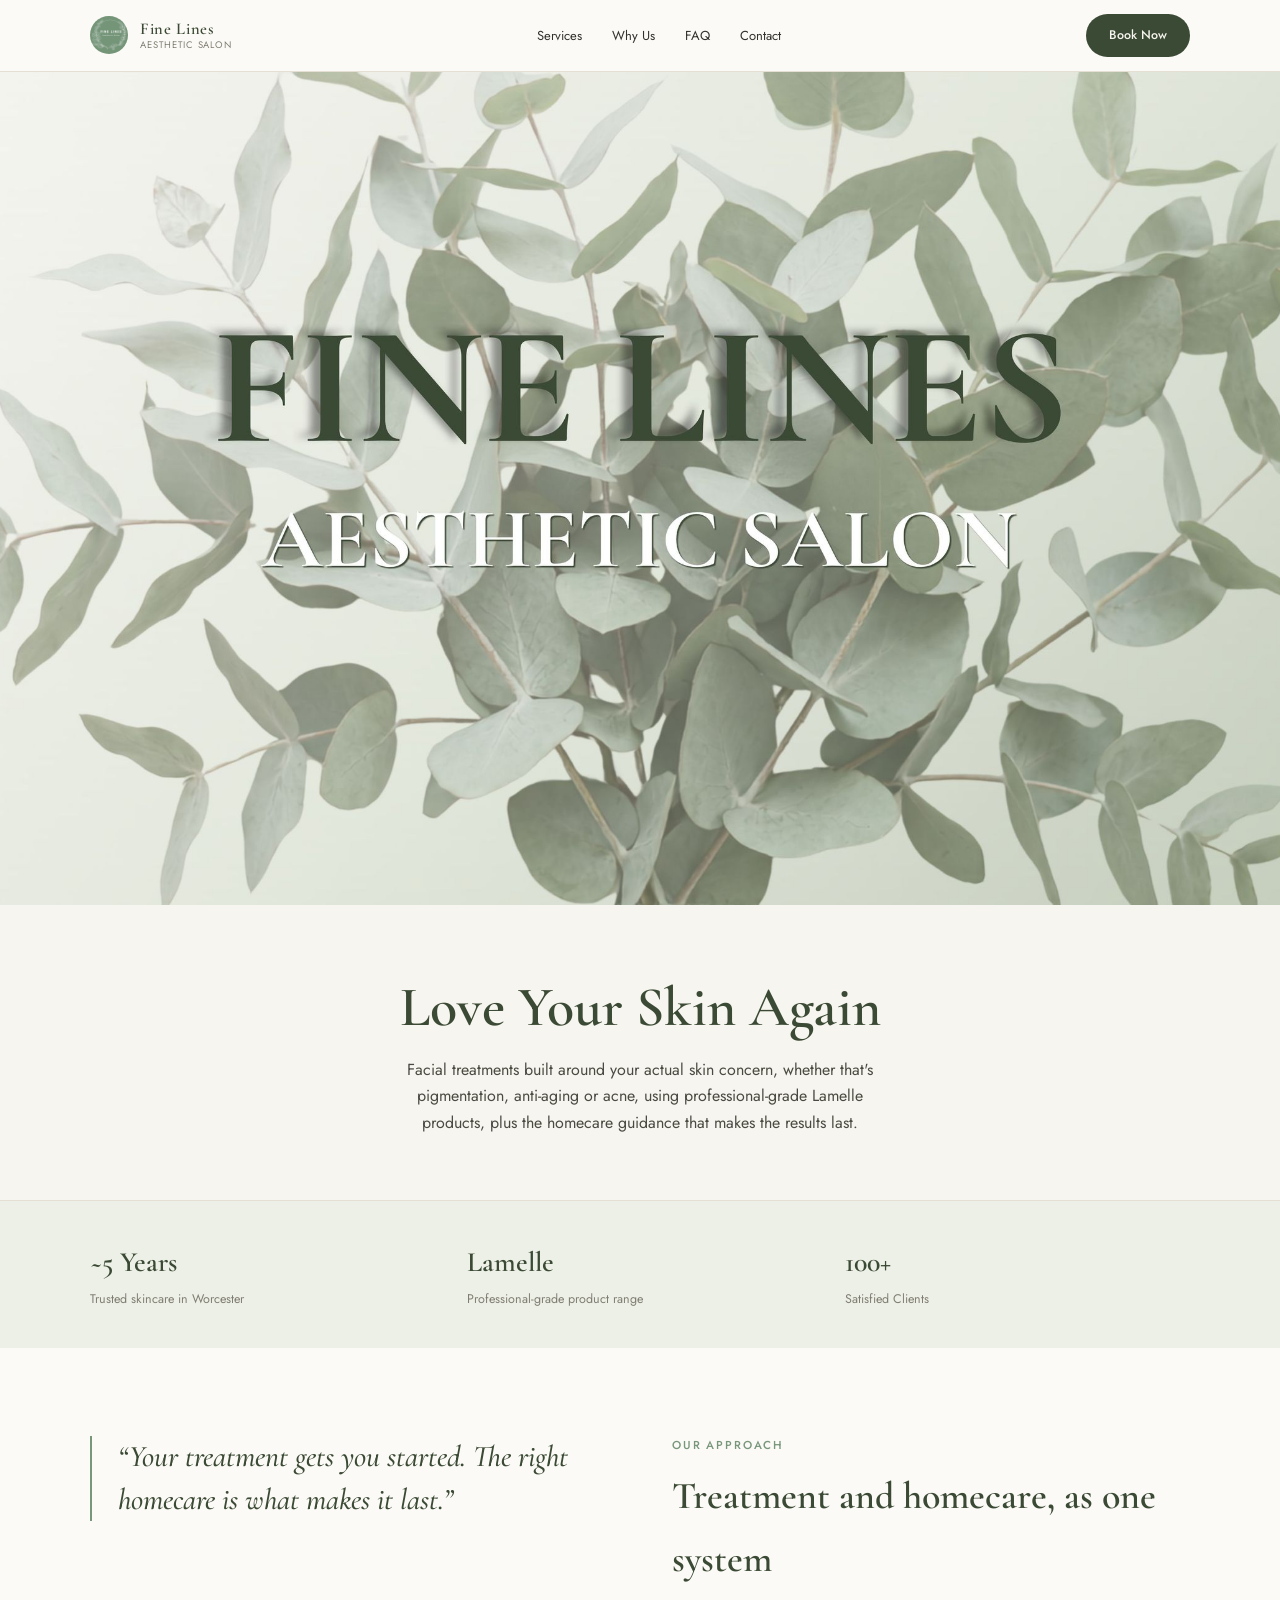
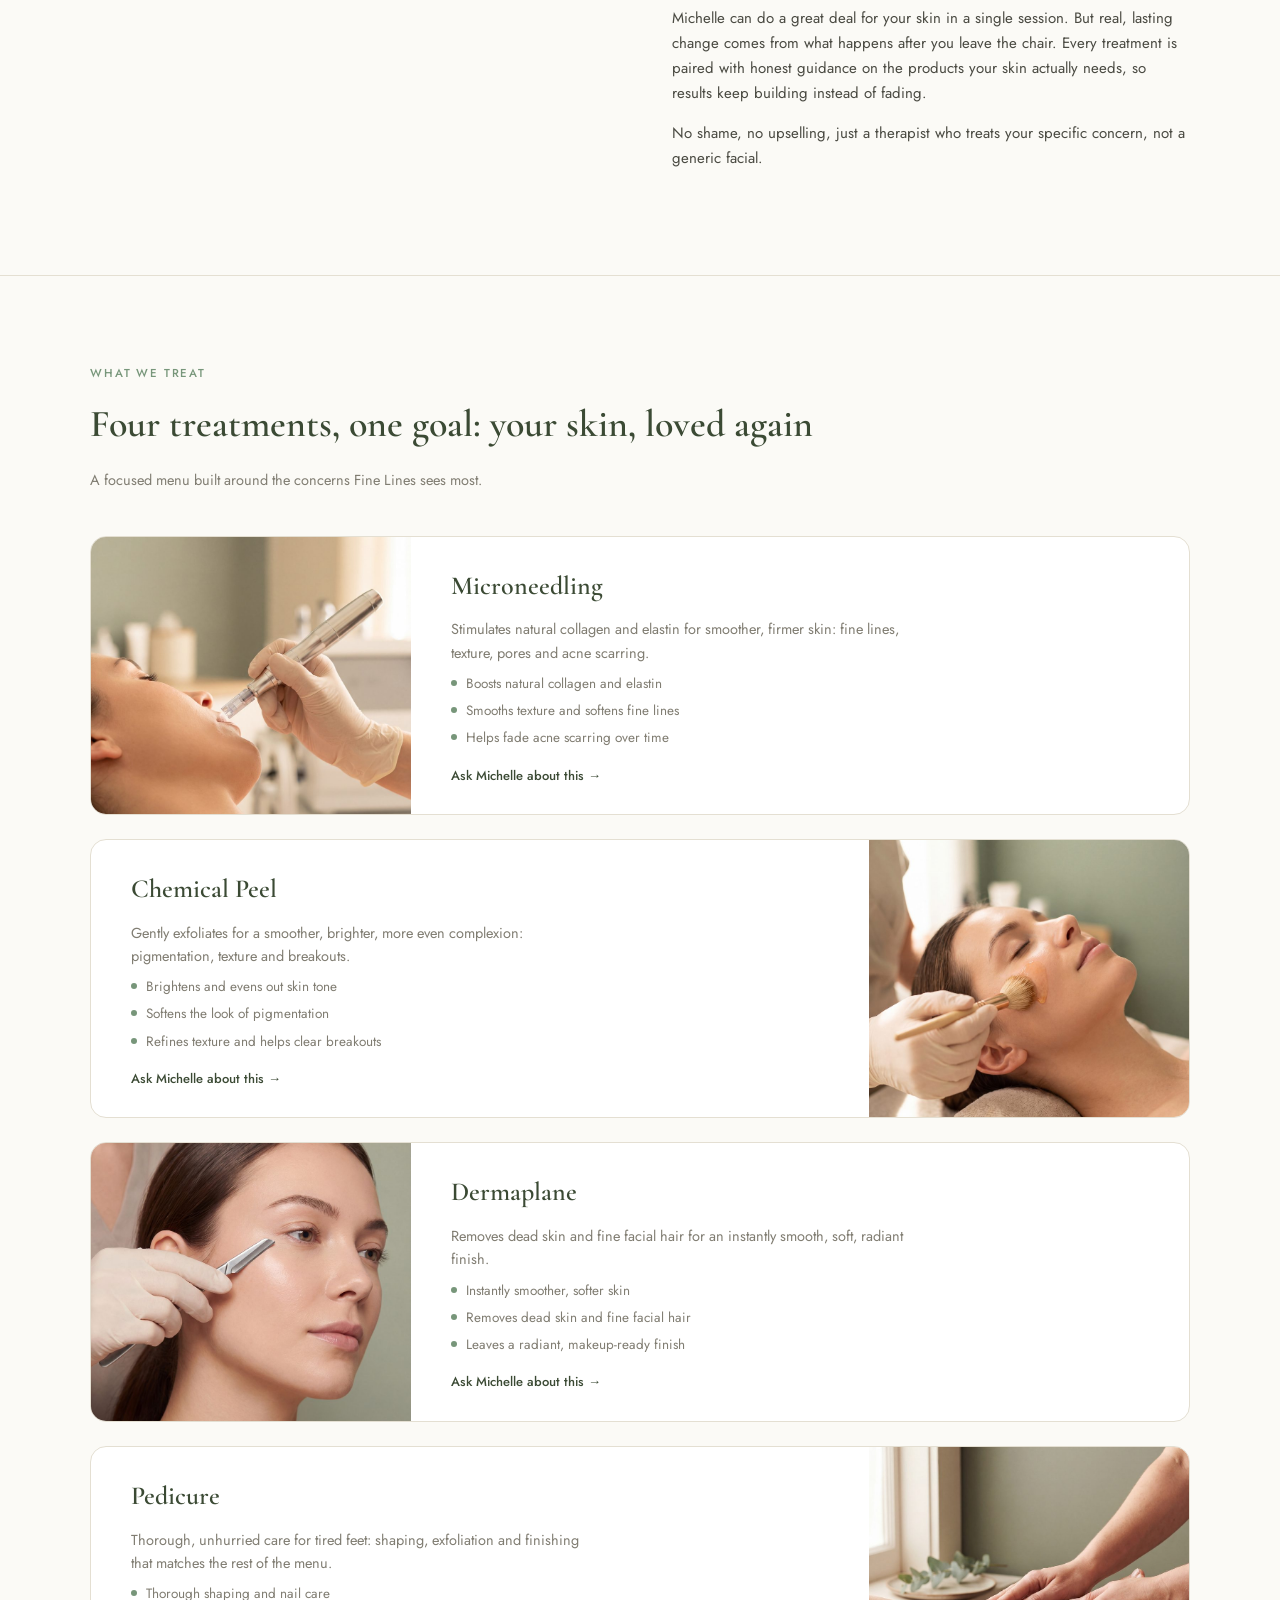
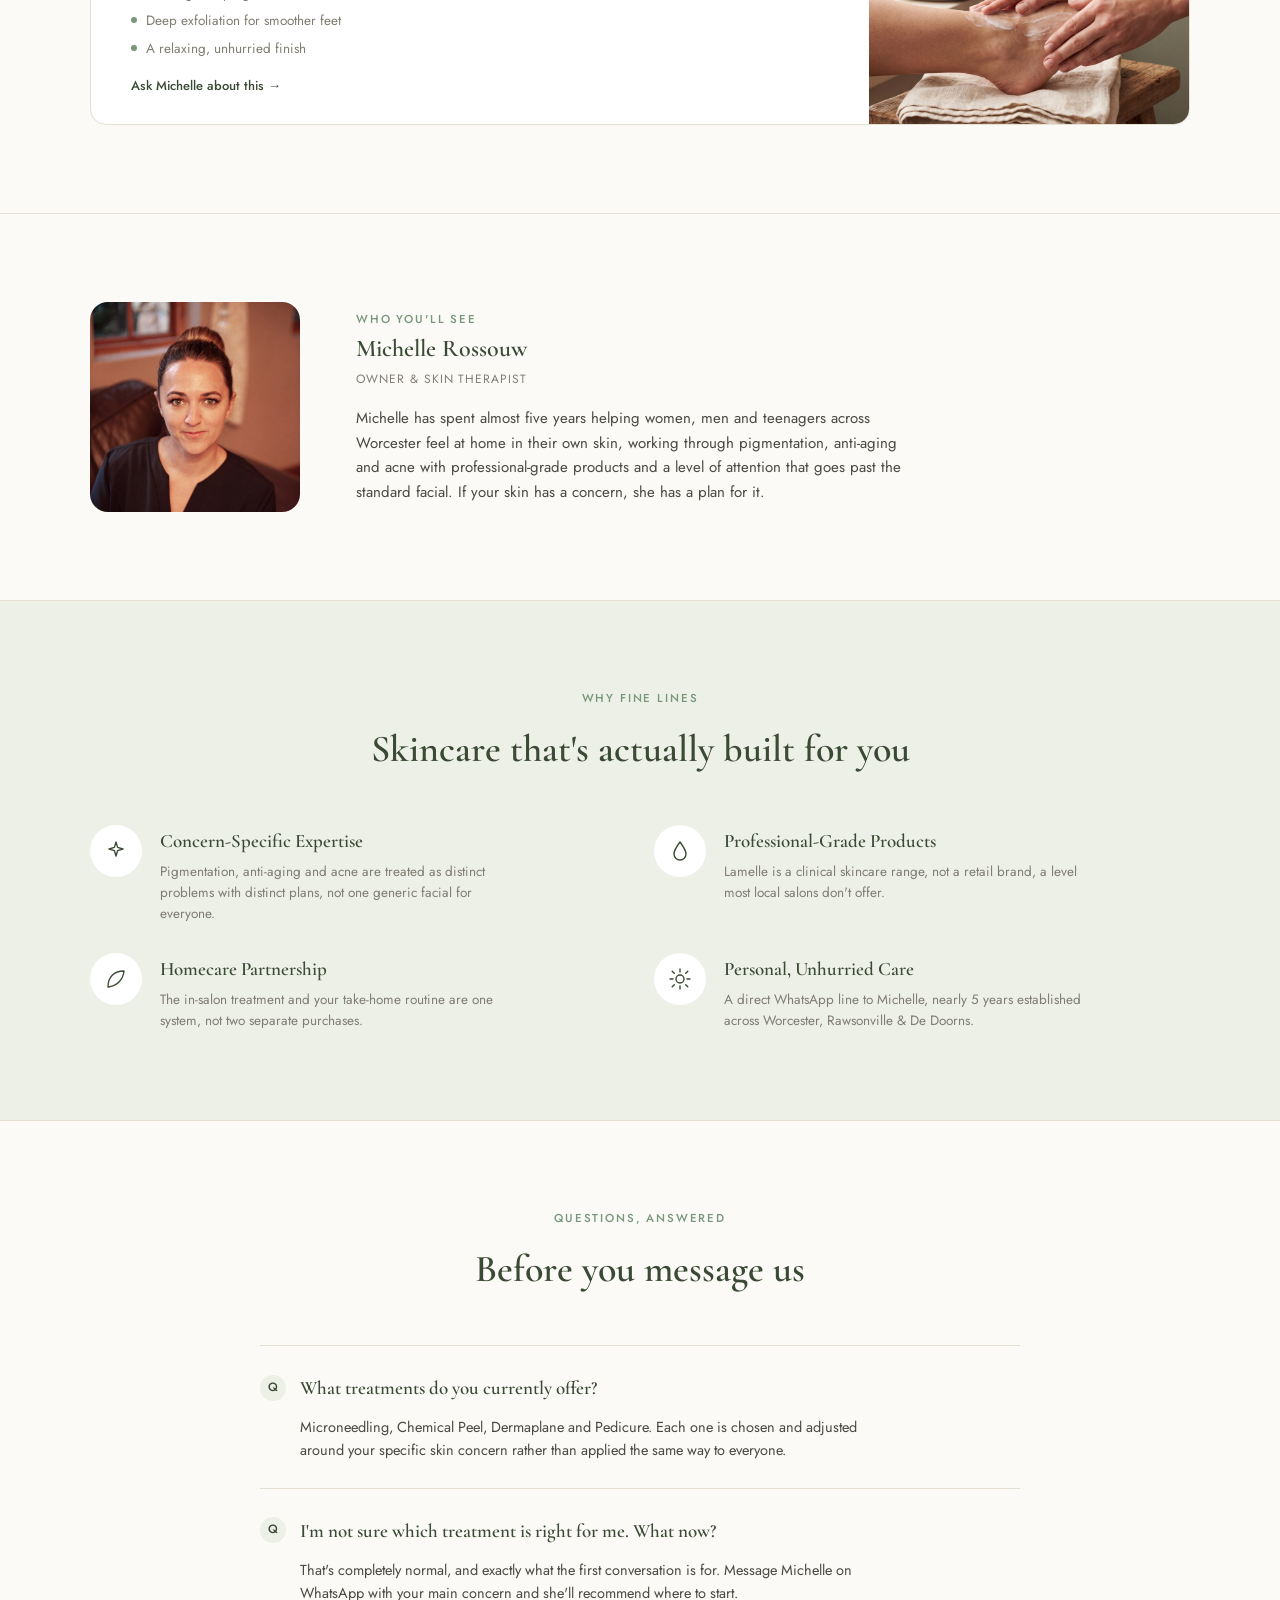
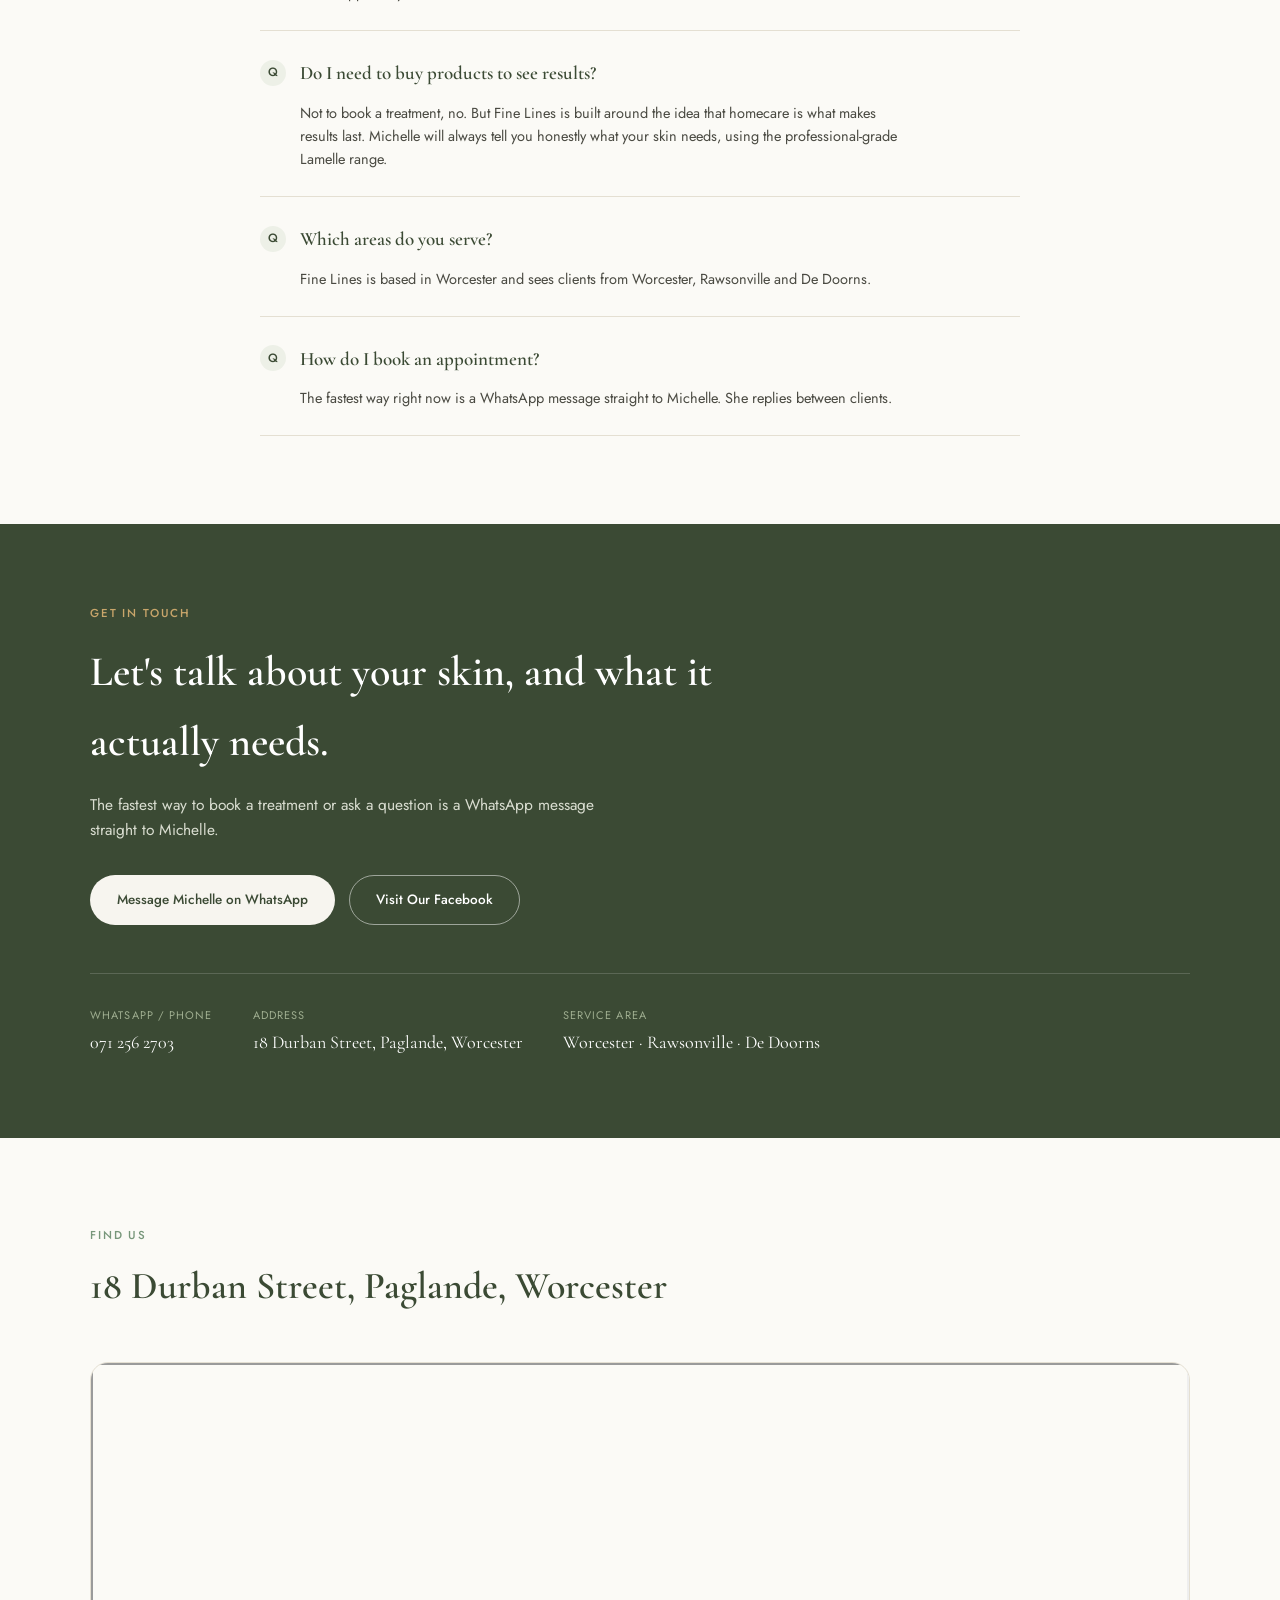
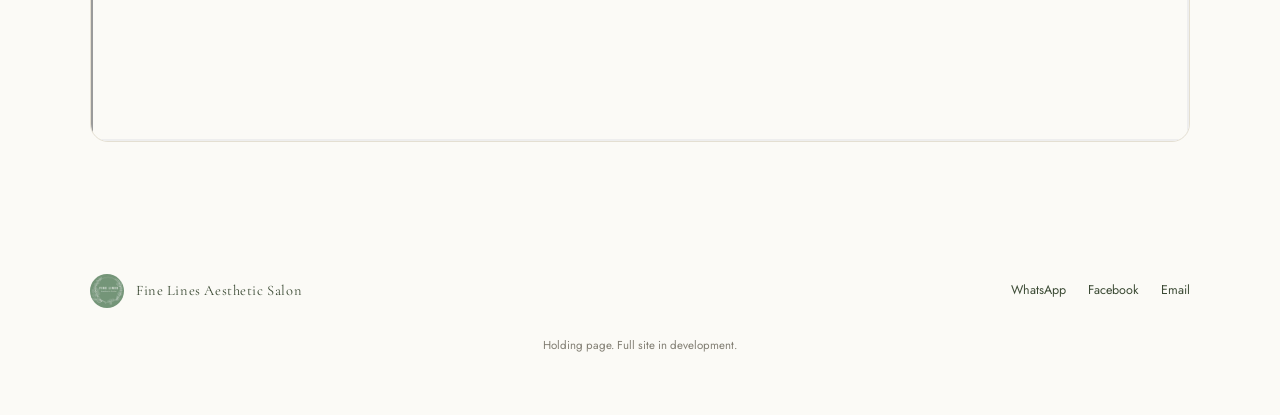
==== index.html @ 8f4084ed "Add Open Graph and Twitter Card meta tags Link previews (WhatsApp, Facebook, etc.) now show the hero" ====
<!doctype html>
<html lang="en">
<head>
<meta charset="utf-8">
<meta name="viewport" content="width=device-width, initial-scale=1">
<title>Fine Lines Aesthetic Salon | Skincare in Worcester</title>
<meta name="description" content="Facial treatments built around your actual skin concern. Microneedling, chemical peel, dermaplane and pedicure in Worcester, with professional-grade Lamelle products.">
<meta property="og:type" content="website">
<meta property="og:title" content="Fine Lines Aesthetic Salon | Skincare in Worcester">
<meta property="og:description" content="Facial treatments built around your actual skin concern. Microneedling, chemical peel, dermaplane and pedicure in Worcester, with professional-grade Lamelle products.">
<meta property="og:image" content="https://dyllan-autowebsolutions.github.io/Fine-Lines-Landing-Page/images/hero-banner.jpg">
<meta property="og:url" content="https://dyllan-autowebsolutions.github.io/Fine-Lines-Landing-Page/">
<meta name="twitter:card" content="summary_large_image">
<meta name="twitter:title" content="Fine Lines Aesthetic Salon | Skincare in Worcester">
<meta name="twitter:description" content="Facial treatments built around your actual skin concern. Microneedling, chemical peel, dermaplane and pedicure in Worcester, with professional-grade Lamelle products.">
<meta name="twitter:image" content="https://dyllan-autowebsolutions.github.io/Fine-Lines-Landing-Page/images/hero-banner.jpg">
<link rel="icon" href="images/logo.jpg">
<link rel="preconnect" href="https://fonts.googleapis.com">
<link rel="preconnect" href="https://fonts.gstatic.com" crossorigin>
<link href="https://fonts.googleapis.com/css2?family=Cormorant+Garamond:ital,wght@0,500;0,600;0,700;1,500&family=Jost:wght@300;400;500;600&display=swap" rel="stylesheet">
<link rel="stylesheet" href="css/styles.css">
</head>
<body>

<div class="topbar">
  <div class="wrap">
    <div class="brandmark">
      <img src="images/logo.jpg" alt="Fine Lines Aesthetic Salon">
      <div class="bt">Fine Lines<small>Aesthetic Salon</small></div>
    </div>
    <nav class="navlinks">
      <a href="#services">Services</a>
      <a href="#why">Why Us</a>
      <a href="#faq">FAQ</a>
      <a href="#contact">Contact</a>
    </nav>
    <div class="topbar-actions">
      <a class="btn btn-primary btn-sm" href="https://wa.me/27712562703?text=Hi%20there.%0AI%20am%20interested%20in%20booking%20an%20appointment%20with%20you." target="_blank" rel="noopener">Book Now</a>
      <button class="hamburger" aria-label="Open menu" aria-expanded="false">
        <svg width="20" height="20" viewBox="0 0 24 24" fill="none" stroke="#3B4A34" stroke-width="1.8" stroke-linecap="round"><path d="M4 7h16M4 12h16M4 17h16"></path></svg>
      </button>
    </div>
  </div>
  <nav class="mobile-panel" hidden>
    <a href="#services">Services</a>
    <a href="#why">Why Us</a>
    <a href="#faq">FAQ</a>
    <a href="#contact">Contact</a>
  </nav>
</div>

<div class="hero">
  <div class="hero-visual">
    <img src="images/hero-banner.jpg" alt="Fine Lines Aesthetic Salon, eucalyptus banner">
  </div>
  <div class="hero-copy">
    <h1>Love Your Skin Again</h1>
    <p>Facial treatments built around your actual skin concern, whether that's pigmentation, anti-aging or acne, using professional-grade Lamelle products, plus the homecare guidance that makes the results last.</p>
  </div>
</div>

<div class="trust">
  <div class="wrap">
    <div class="trust-grid">
      <div class="trust-item"><div class="tv">~5 Years</div><div class="tl">Trusted skincare in Worcester</div></div>
      <div class="trust-item"><div class="tv">Lamelle</div><div class="tl">Professional-grade product range</div></div>
      <div class="trust-item"><div class="tv">100+</div><div class="tl">Satisfied Clients</div></div>
    </div>
  </div>
</div>

<section>
  <div class="wrap">
    <div class="phil">
      <div class="phil-quote">
        <p class="pull">&ldquo;Your treatment gets you started. The right homecare is what makes it last.&rdquo;</p>
      </div>
      <div class="phil-body">
        <div class="eyebrow">Our approach</div>
        <h2 class="section-title" style="margin-bottom:16px;">Treatment and homecare, as one system</h2>
        <p>Michelle can do a great deal for your skin in a single session. But real, lasting change comes from what happens after you leave the chair. Every treatment is paired with honest guidance on the products your skin actually needs, so results keep building instead of fading.</p>
        <p>No shame, no upselling, just a therapist who treats your specific concern, not a generic facial.</p>
      </div>
    </div>
  </div>
</section>

<section id="services">
  <div class="wrap">
    <div class="section-head">
      <div class="eyebrow">What we treat</div>
      <h2 class="section-title">Four treatments, one goal: your skin, loved again</h2>
      <p class="section-desc">A focused menu built around the concerns Fine Lines sees most.</p>
    </div>
    <div class="svc-list">
      <div class="svc-card">
        <div class="svc-media"><img src="images/microneedling.jpg" alt="Microneedling treatment at Fine Lines Aesthetic Salon"></div>
        <div class="svc-content">
          <div class="svc-name">Microneedling</div>
          <div class="svc-desc">Stimulates natural collagen and elastin for smoother, firmer skin: fine lines, texture, pores and acne scarring.</div>
          <ul class="svc-benefits">
            <li>Boosts natural collagen and elastin</li>
            <li>Smooths texture and softens fine lines</li>
            <li>Helps fade acne scarring over time</li>
          </ul>
          <a class="svc-link" href="https://wa.me/27712562703?text=Hi%20there%2C%0AI%20am%20interested%20in%20Microneedling%2C%20can%20you%20tell%20me%20more." target="_blank" rel="noopener">Ask Michelle about this &rarr;</a>
        </div>
      </div>
      <div class="svc-card reverse">
        <div class="svc-media"><img src="images/chemical-peel.jpg" alt="Chemical peel treatment at Fine Lines Aesthetic Salon"></div>
        <div class="svc-content">
          <div class="svc-name">Chemical Peel</div>
          <div class="svc-desc">Gently exfoliates for a smoother, brighter, more even complexion: pigmentation, texture and breakouts.</div>
          <ul class="svc-benefits">
            <li>Brightens and evens out skin tone</li>
            <li>Softens the look of pigmentation</li>
            <li>Refines texture and helps clear breakouts</li>
          </ul>
          <a class="svc-link" href="https://wa.me/27712562703?text=Hi%20there%2C%0AI%20am%20interested%20in%20Chemical%20Peel%2C%20can%20you%20tell%20me%20more." target="_blank" rel="noopener">Ask Michelle about this &rarr;</a>
        </div>
      </div>
      <div class="svc-card">
        <div class="svc-media"><img src="images/dermaplane.jpg" alt="Dermaplane treatment at Fine Lines Aesthetic Salon"></div>
        <div class="svc-content">
          <div class="svc-name">Dermaplane</div>
          <div class="svc-desc">Removes dead skin and fine facial hair for an instantly smooth, soft, radiant finish.</div>
          <ul class="svc-benefits">
            <li>Instantly smoother, softer skin</li>
            <li>Removes dead skin and fine facial hair</li>
            <li>Leaves a radiant, makeup-ready finish</li>
          </ul>
          <a class="svc-link" href="https://wa.me/27712562703?text=Hi%20there%2C%0AI%20am%20interested%20in%20Dermaplane%2C%20can%20you%20tell%20me%20more." target="_blank" rel="noopener">Ask Michelle about this &rarr;</a>
        </div>
      </div>
      <div class="svc-card reverse">
        <div class="svc-media"><img src="images/pedicure.jpg" alt="Pedicure treatment at Fine Lines Aesthetic Salon"></div>
        <div class="svc-content">
          <div class="svc-name">Pedicure</div>
          <div class="svc-desc">Thorough, unhurried care for tired feet: shaping, exfoliation and finishing that matches the rest of the menu.</div>
          <ul class="svc-benefits">
            <li>Thorough shaping and nail care</li>
            <li>Deep exfoliation for smoother feet</li>
            <li>A relaxing, unhurried finish</li>
          </ul>
          <a class="svc-link" href="https://wa.me/27712562703?text=Hi%20there%2C%0AI%20am%20interested%20in%20Pedicure%2C%20can%20you%20tell%20me%20more." target="_blank" rel="noopener">Ask Michelle about this &rarr;</a>
        </div>
      </div>
    </div>
  </div>
</section>

<section>
  <div class="wrap">
    <div class="about">
      <div class="about-mark"><img src="images/owner.jpg" alt="Michelle Rossouw, owner and skin therapist at Fine Lines Aesthetic Salon"></div>
      <div class="about-copy">
        <div class="eyebrow">Who you'll see</div>
        <div class="name">Michelle Rossouw</div>
        <div class="role">Owner &amp; Skin Therapist</div>
        <p>Michelle has spent almost five years helping women, men and teenagers across Worcester feel at home in their own skin, working through pigmentation, anti-aging and acne with professional-grade products and a level of attention that goes past the standard facial. If your skin has a concern, she has a plan for it.</p>
      </div>
    </div>
  </div>
</section>

<section class="why" id="why">
  <div class="wrap">
    <div class="section-head center">
      <div class="eyebrow">Why Fine Lines</div>
      <h2 class="section-title">Skincare that's actually built for you</h2>
    </div>
    <div class="why-grid">
      <div class="why-item">
        <div class="why-icon"><svg width="24" height="24" viewBox="0 0 24 24" fill="none" stroke="currentColor" stroke-width="1.4" stroke-linecap="round" stroke-linejoin="round"><path d="M12 3l1.6 5.4L19 10l-5.4 1.6L12 17l-1.6-5.4L5 10l5.4-1.6L12 3Z"></path></svg></div>
        <div class="why-text"><h3>Concern-Specific Expertise</h3><p>Pigmentation, anti-aging and acne are treated as distinct problems with distinct plans, not one generic facial for everyone.</p></div>
      </div>
      <div class="why-item">
        <div class="why-icon"><svg width="24" height="24" viewBox="0 0 24 24" fill="none" stroke="currentColor" stroke-width="1.4" stroke-linecap="round" stroke-linejoin="round"><path d="M12 3C12 3 6 11 6 15a6 6 0 0 0 12 0c0-4-6-12-6-12Z"></path></svg></div>
        <div class="why-text"><h3>Professional-Grade Products</h3><p>Lamelle is a clinical skincare range, not a retail brand, a level most local salons don't offer.</p></div>
      </div>
      <div class="why-item">
        <div class="why-icon"><svg width="24" height="24" viewBox="0 0 24 24" fill="none" stroke="currentColor" stroke-width="1.4" stroke-linecap="round" stroke-linejoin="round"><path d="M4 20C4 10 10 4 20 4C19 13 13 19 4 20Z"></path></svg></div>
        <div class="why-text"><h3>Homecare Partnership</h3><p>The in-salon treatment and your take-home routine are one system, not two separate purchases.</p></div>
      </div>
      <div class="why-item">
        <div class="why-icon"><svg width="24" height="24" viewBox="0 0 24 24" fill="none" stroke="currentColor" stroke-width="1.4" stroke-linecap="round" stroke-linejoin="round"><circle cx="12" cy="12" r="4"></circle><path d="M12 2v3M12 19v3M4.2 4.2l2.1 2.1M17.7 17.7l2.1 2.1M2 12h3M19 12h3M4.2 19.8l2.1-2.1M17.7 6.3l2.1-2.1"></path></svg></div>
        <div class="why-text"><h3>Personal, Unhurried Care</h3><p>A direct WhatsApp line to Michelle, nearly 5 years established across Worcester, Rawsonville &amp; De Doorns.</p></div>
      </div>
    </div>
  </div>
</section>

<section id="faq">
  <div class="wrap">
    <div class="section-head center">
      <div class="eyebrow">Questions, answered</div>
      <h2 class="section-title">Before you message us</h2>
    </div>
    <div class="faq-list">
      <div class="faq-item">
        <div class="faq-q"><span class="qmark">Q</span>What treatments do you currently offer?</div>
        <div class="faq-a">Microneedling, Chemical Peel, Dermaplane and Pedicure. Each one is chosen and adjusted around your specific skin concern rather than applied the same way to everyone.</div>
      </div>
      <div class="faq-item">
        <div class="faq-q"><span class="qmark">Q</span>I'm not sure which treatment is right for me. What now?</div>
        <div class="faq-a">That's completely normal, and exactly what the first conversation is for. Message Michelle on WhatsApp with your main concern and she'll recommend where to start.</div>
      </div>
      <div class="faq-item">
        <div class="faq-q"><span class="qmark">Q</span>Do I need to buy products to see results?</div>
        <div class="faq-a">Not to book a treatment, no. But Fine Lines is built around the idea that homecare is what makes results last. Michelle will always tell you honestly what your skin needs, using the professional-grade Lamelle range.</div>
      </div>
      <div class="faq-item">
        <div class="faq-q"><span class="qmark">Q</span>Which areas do you serve?</div>
        <div class="faq-a">Fine Lines is based in Worcester and sees clients from Worcester, Rawsonville and De Doorns.</div>
      </div>
      <div class="faq-item">
        <div class="faq-q"><span class="qmark">Q</span>How do I book an appointment?</div>
        <div class="faq-a">The fastest way right now is a WhatsApp message straight to Michelle. She replies between clients.</div>
      </div>
    </div>
  </div>
</section>

<div class="cta" id="contact">
  <div class="wrap">
    <div class="eyebrow">Get in touch</div>
    <h2>Let's talk about your skin, and what it actually needs.</h2>
    <p>The fastest way to book a treatment or ask a question is a WhatsApp message straight to Michelle.</p>
    <div class="cta-actions">
      <a class="btn btn-primary" href="https://wa.me/27712562703?text=Hi%20there.%0AI%20am%20interested%20in%20booking%20an%20appointment%20with%20you." target="_blank" rel="noopener">Message Michelle on WhatsApp</a>
      <a class="btn btn-secondary" style="border-color:rgba(255,255,255,0.5);color:#fff;" href="https://www.facebook.com/finelinesaestheticsalon" target="_blank" rel="noopener">Visit Our Facebook</a>
    </div>
    <div class="cta-details">
      <div class="item"><div class="k">WhatsApp / Phone</div><div class="v"><a href="tel:+27712562703">071 256 2703</a></div></div>
      <div class="item"><div class="k">Address</div><div class="v">18 Durban Street, Paglande, Worcester</div></div>
      <div class="item"><div class="k">Service area</div><div class="v">Worcester &middot; Rawsonville &middot; De Doorns</div></div>
    </div>
  </div>
</div>

<section>
  <div class="wrap">
    <div class="section-head">
      <div class="eyebrow">Find us</div>
      <h2 class="section-title">18 Durban Street, Paglande, Worcester</h2>
    </div>
    <div class="map-panel">
      <iframe
        src="https://www.google.com/maps/embed?pb=!1m18!1m12!1m3!1d3321.5120462138734!2d19.451168876545857!3d-33.64389190744635!2m3!1f0!2f0!3f0!3m2!1i1024!2i768!4f13.1!3m3!1m2!1s0x1dcd78a09a3259f1%3A0x4e70fad645e7cf70!2s18%20Durban%20St%2C%20Paglande%2C%20Worcester%2C%206849!5e0!3m2!1sen!2sza!4v1789563626684!5m2!1sen!2sza"
        loading="lazy"
        referrerpolicy="strict-origin-when-cross-origin"
        title="Fine Lines Aesthetic Salon location, 18 Durban Street, Paglande, Worcester"
        allowfullscreen>
      </iframe>
    </div>
  </div>
</section>

<footer>
  <div class="wrap">
    <div class="foot-brand">
      <img src="images/logo.jpg" alt="Fine Lines Aesthetic Salon">
      <div class="ft">Fine Lines Aesthetic Salon</div>
    </div>
    <div class="foot-links">
      <a href="https://wa.me/27712562703" target="_blank" rel="noopener">WhatsApp</a>
      <a href="https://www.facebook.com/finelinesaestheticsalon" target="_blank" rel="noopener">Facebook</a>
      <a href="mailto:rossouwmiche@gmail.com">Email</a>
    </div>
  </div>
  <div class="foot-note">Holding page. Full site in development.</div>
</footer>

<script src="js/main.js"></script>
</body>
</html>
---- css/styles.css ----
:root{
  --sage:#77967A;
  --sage-soft:#EDF0E7;
  --forest:#3B4A34;
  --forest-deep:#2B3627;
  --cream:#F7F5EF;
  --paper:#FBFAF6;
  --gold:#C9A66B;
  --gold-deep:#8C6B3E;
  --ink:#33312C;
  --muted:#807D72;
  --hair:#E4DFD2;
  --white:#FFFFFF;
  --nav-height:67px;
}
*{box-sizing:border-box;}
html,body{margin:0;padding:0;background:var(--paper);}
body{
  color:var(--ink);
  font-family:'Jost',Helvetica,Arial,sans-serif;
  font-weight:400;
  line-height:1.65;
  -webkit-font-smoothing:antialiased;
}
img{max-width:100%;display:block;}
a{color:var(--forest);text-decoration:none;}
a:hover{color:var(--sage);}
.serif{font-family:'Cormorant Garamond',Georgia,serif;}
.wrap{max-width:1180px;margin:0 auto;padding:0 40px;}
.eyebrow{font-size:11.5px;text-transform:uppercase;letter-spacing:0.16em;color:var(--sage);font-weight:500;}
section{padding:88px 0;}
section + section{border-top:1px solid var(--hair);}
h2.section-title{
  font-family:'Cormorant Garamond',Georgia,serif;
  font-size:clamp(28px,3.2vw,38px);
  font-weight:600;color:var(--forest);margin:10px 0 0;
}
.section-desc{max-width:560px;color:var(--muted);font-size:14.5px;margin-top:12px;}
.section-head{margin-bottom:44px;}
.section-head.center{text-align:center;margin-left:auto;margin-right:auto;}
.section-head.center .section-desc{margin-left:auto;margin-right:auto;}

/* topbar */
.topbar{position:sticky;top:0;z-index:20;background:rgba(251,250,246,0.94);backdrop-filter:blur(6px);border-bottom:1px solid var(--hair);}
.topbar .wrap{display:flex;align-items:center;justify-content:space-between;padding-top:14px;padding-bottom:14px;gap:20px;}
.brandmark{display:flex;align-items:center;gap:12px;}
.brandmark img{width:38px;height:38px;border-radius:50%;flex-shrink:0;object-fit:cover;}
.brandmark .bt{font-family:'Cormorant Garamond',Georgia,serif;font-weight:600;font-size:16.5px;color:var(--forest);letter-spacing:0.04em;line-height:1.2;}
.brandmark .bt small{display:block;font-family:'Jost',sans-serif;font-weight:400;font-size:9.5px;letter-spacing:0.1em;text-transform:uppercase;color:var(--muted);}
.navlinks{display:flex;align-items:center;gap:30px;}
.navlinks a{font-size:13px;color:var(--ink);font-weight:400;}
.navlinks a:hover{color:var(--sage);}
.topbar-actions{display:flex;align-items:center;gap:14px;}
.hamburger{display:none;align-items:center;justify-content:center;width:38px;height:38px;border-radius:50%;background:transparent;border:1px solid var(--hair);cursor:pointer;padding:0;}
.hamburger:hover{background:var(--sage-soft);}
.mobile-panel{flex-direction:column;padding:8px 22px 20px;border-top:1px solid var(--hair);background:var(--paper);}
.mobile-panel[hidden]{display:none;}
.mobile-panel a{font-size:14.5px;color:var(--ink);padding:12px 0;border-bottom:1px solid var(--hair);display:block;}
.mobile-panel a:last-child{border-bottom:none;}

/* buttons */
.btn{display:inline-flex;align-items:center;gap:9px;font-size:13.5px;font-weight:500;padding:13px 26px;border-radius:26px;white-space:nowrap;border:1.4px solid transparent;cursor:pointer;}
.btn-primary{background:var(--forest);color:var(--cream);}
.btn-primary:hover{background:var(--forest-deep);color:var(--cream);}
.btn-secondary{background:transparent;color:var(--forest);border-color:var(--forest);}
.btn-secondary:hover{background:var(--sage-soft);color:var(--forest);}
.btn-sm{padding:10px 22px;font-size:12.5px;}

/* hero */
.hero{background:var(--cream);}
.hero-visual{width:100%;overflow:hidden;}
.hero-visual img{width:100%;height:calc(100vh - var(--nav-height));height:calc(100svh - var(--nav-height));object-fit:cover;display:block;}
.hero-copy{max-width:640px;margin:0 auto;padding:56px 40px 64px;text-align:center;}
.hero h1{font-family:'Cormorant Garamond',Georgia,serif;font-weight:600;font-size:clamp(38px,4.6vw,56px);line-height:1.08;margin:16px 0 20px;color:var(--forest);}
.hero p{font-size:16px;color:#4a4a42;max-width:480px;margin:0 auto;}

/* trust strip */
.trust{background:var(--sage-soft);border-top:1px solid var(--hair);}
.trust .wrap{padding:38px 40px;}
.trust-grid{display:grid;grid-template-columns:repeat(3,minmax(0,1fr));gap:32px;}
.trust-item{text-align:left;}
.trust-item .tv{font-family:'Cormorant Garamond',Georgia,serif;font-size:28px;font-weight:600;color:var(--forest);}
.trust-item .tl{font-size:12.5px;color:var(--muted);margin-top:4px;}

/* philosophy */
.phil{display:flex;gap:64px;flex-wrap:wrap;align-items:flex-start;}
.phil-quote{flex:1;min-width:300px;}
.phil-quote p.pull{font-family:'Cormorant Garamond',Georgia,serif;font-style:italic;font-weight:500;font-size:clamp(24px,2.6vw,30px);color:var(--forest);line-height:1.42;border-left:2.5px solid var(--sage);padding-left:26px;margin:0;}
.phil-body{flex:1;min-width:280px;}
.phil-body p{font-size:15px;color:#4a4a42;margin:0 0 16px;}

/* services, stacked rectangular cards */
.svc-list{display:flex;flex-direction:column;gap:24px;margin-top:0;}
.svc-card{
  display:flex;align-items:stretch;
  background:#fff;border:1px solid var(--hair);border-radius:16px;overflow:hidden;
  min-height:180px;
}
.svc-card.reverse{flex-direction:row-reverse;}
.svc-media{flex:0 0 320px;position:relative;aspect-ratio:4/3;}
.svc-media img{width:100%;height:100%;object-fit:cover;display:block;}
.svc-content{flex:1;display:flex;flex-direction:column;justify-content:center;gap:10px;padding:28px 40px;}
.svc-name{font-family:'Cormorant Garamond',Georgia,serif;font-size:26px;color:var(--forest);font-weight:600;}
.svc-desc{font-size:14.5px;color:var(--muted);max-width:460px;line-height:1.6;}
.svc-benefits{list-style:none;margin:0;padding:0;display:flex;flex-direction:column;gap:7px;}
.svc-benefits li{display:flex;align-items:baseline;gap:9px;font-size:13.5px;color:var(--muted);line-height:1.5;}
.svc-benefits li::before{content:'';flex-shrink:0;width:6px;height:6px;border-radius:50%;background:var(--sage);transform:translateY(-2px);}
.svc-link{font-size:13px;color:var(--forest);font-weight:500;margin-top:6px;display:inline-flex;align-items:center;gap:6px;}
.svc-link:hover{color:var(--sage);}

/* about */
.about{display:flex;gap:56px;align-items:center;flex-wrap:wrap;}
.about-mark{flex-shrink:0;width:210px;height:210px;border-radius:18px;overflow:hidden;}
.about-mark img{width:100%;height:100%;object-fit:cover;}
.about-copy{flex:1;min-width:280px;}
.about-copy .name{font-family:'Cormorant Garamond',Georgia,serif;font-size:24px;color:var(--forest);font-weight:600;}
.about-copy .role{font-size:12px;text-transform:uppercase;letter-spacing:0.08em;color:var(--muted);margin-top:2px;}
.about-copy p{font-size:15px;color:#4a4a42;margin:16px 0 0;max-width:560px;}

/* why choose us */
.why{background:var(--sage-soft);}
.why-grid{display:grid;grid-template-columns:repeat(2,minmax(0,1fr));gap:28px;margin-top:0;}
.why-item{display:flex;gap:18px;align-items:flex-start;}
.why-icon{flex-shrink:0;width:52px;height:52px;border-radius:50%;background:#fff;display:flex;align-items:center;justify-content:center;color:var(--forest);}
.why-text h3{font-family:'Cormorant Garamond',Georgia,serif;font-size:19px;color:var(--forest);font-weight:600;margin:0 0 6px;}
.why-text p{font-size:13.5px;color:var(--muted);margin:0;line-height:1.55;max-width:360px;}

/* faq */
.faq-list{max-width:760px;margin:0 auto;display:flex;flex-direction:column;}
.faq-item{border-bottom:1px solid var(--hair);padding:26px 0;}
.faq-item:first-child{border-top:1px solid var(--hair);}
.faq-q{display:flex;align-items:center;gap:14px;font-family:'Cormorant Garamond',Georgia,serif;font-size:19px;font-weight:600;color:var(--forest);}
.faq-q .qmark{flex-shrink:0;width:26px;height:26px;border-radius:50%;background:var(--sage-soft);color:var(--forest);display:flex;align-items:center;justify-content:center;font-family:'Jost',sans-serif;font-size:12px;font-weight:500;}
.faq-a{font-size:14.5px;color:#4a4a42;margin:12px 0 0 40px;max-width:600px;line-height:1.6;}

/* cta */
.cta{background:var(--forest);color:var(--cream);}
.cta .wrap{text-align:left;padding:80px 40px;}
.cta h2{font-family:'Cormorant Garamond',Georgia,serif;font-size:clamp(30px,3.6vw,42px);font-weight:600;color:#fff;margin:14px 0 16px;max-width:640px;}
.cta p{font-size:15.5px;color:#d9ddd0;max-width:520px;margin:0 0 32px;}
.cta .eyebrow{color:var(--gold);}
.cta .btn-primary{background:var(--cream);color:var(--forest);}
.cta .btn-primary:hover{background:#fff;color:var(--forest);}
.cta-actions{display:flex;gap:14px;flex-wrap:wrap;align-items:center;}
.cta-details{margin-top:48px;padding-top:32px;border-top:1px solid rgba(255,255,255,0.16);display:flex;gap:40px;flex-wrap:wrap;}
.cta-details .item .k{font-size:11px;text-transform:uppercase;letter-spacing:0.1em;color:#9fae90;}
.cta-details .item .v{font-family:'Cormorant Garamond',Georgia,serif;font-size:18px;color:#fff;margin-top:4px;}
.cta-details .item .v a{color:#fff;}
.cta-details .item .v a:hover{color:var(--gold);}

/* map */
.map-panel{border-radius:18px;overflow:hidden;border:1px solid var(--hair);height:380px;}
.map-panel iframe{width:100%;height:100%;display:block;}

/* footer */
footer{padding:44px 0 60px;}
footer .wrap{display:flex;align-items:center;justify-content:space-between;gap:24px;flex-wrap:wrap;}
.foot-brand{display:flex;align-items:center;gap:12px;}
.foot-brand img{width:34px;height:34px;border-radius:50%;object-fit:cover;}
.foot-brand .ft{font-family:'Cormorant Garamond',Georgia,serif;font-size:14.5px;color:var(--forest);letter-spacing:0.04em;}
.foot-links{display:flex;gap:22px;font-size:12.5px;color:var(--muted);flex-wrap:wrap;}
.foot-note{font-size:11.5px;color:var(--muted);margin-top:28px;text-align:center;}

@media (max-width:900px){
  .navlinks{display:none;}
  .hamburger{display:flex;}
  .hero-visual img{height:auto;object-fit:initial;}
  .hero-copy{max-width:100%;padding:40px 22px 48px;}
  .hero p{max-width:100%;}
  .svc-card, .svc-card.reverse{flex-direction:column;}
  .svc-media{flex:none;height:220px;}
  .why-grid{grid-template-columns:1fr;}
  .about{gap:28px;}
  .about-mark{width:160px;height:160px;}
}
@media (max-width:760px){
  .wrap{padding-left:22px;padding-right:22px;}
  .trust-grid{grid-template-columns:1fr;gap:20px;}
  section{padding:60px 0;}
  .cta-details{gap:26px;}
  .faq-a{margin-left:0;}
  .map-panel{height:280px;}
}
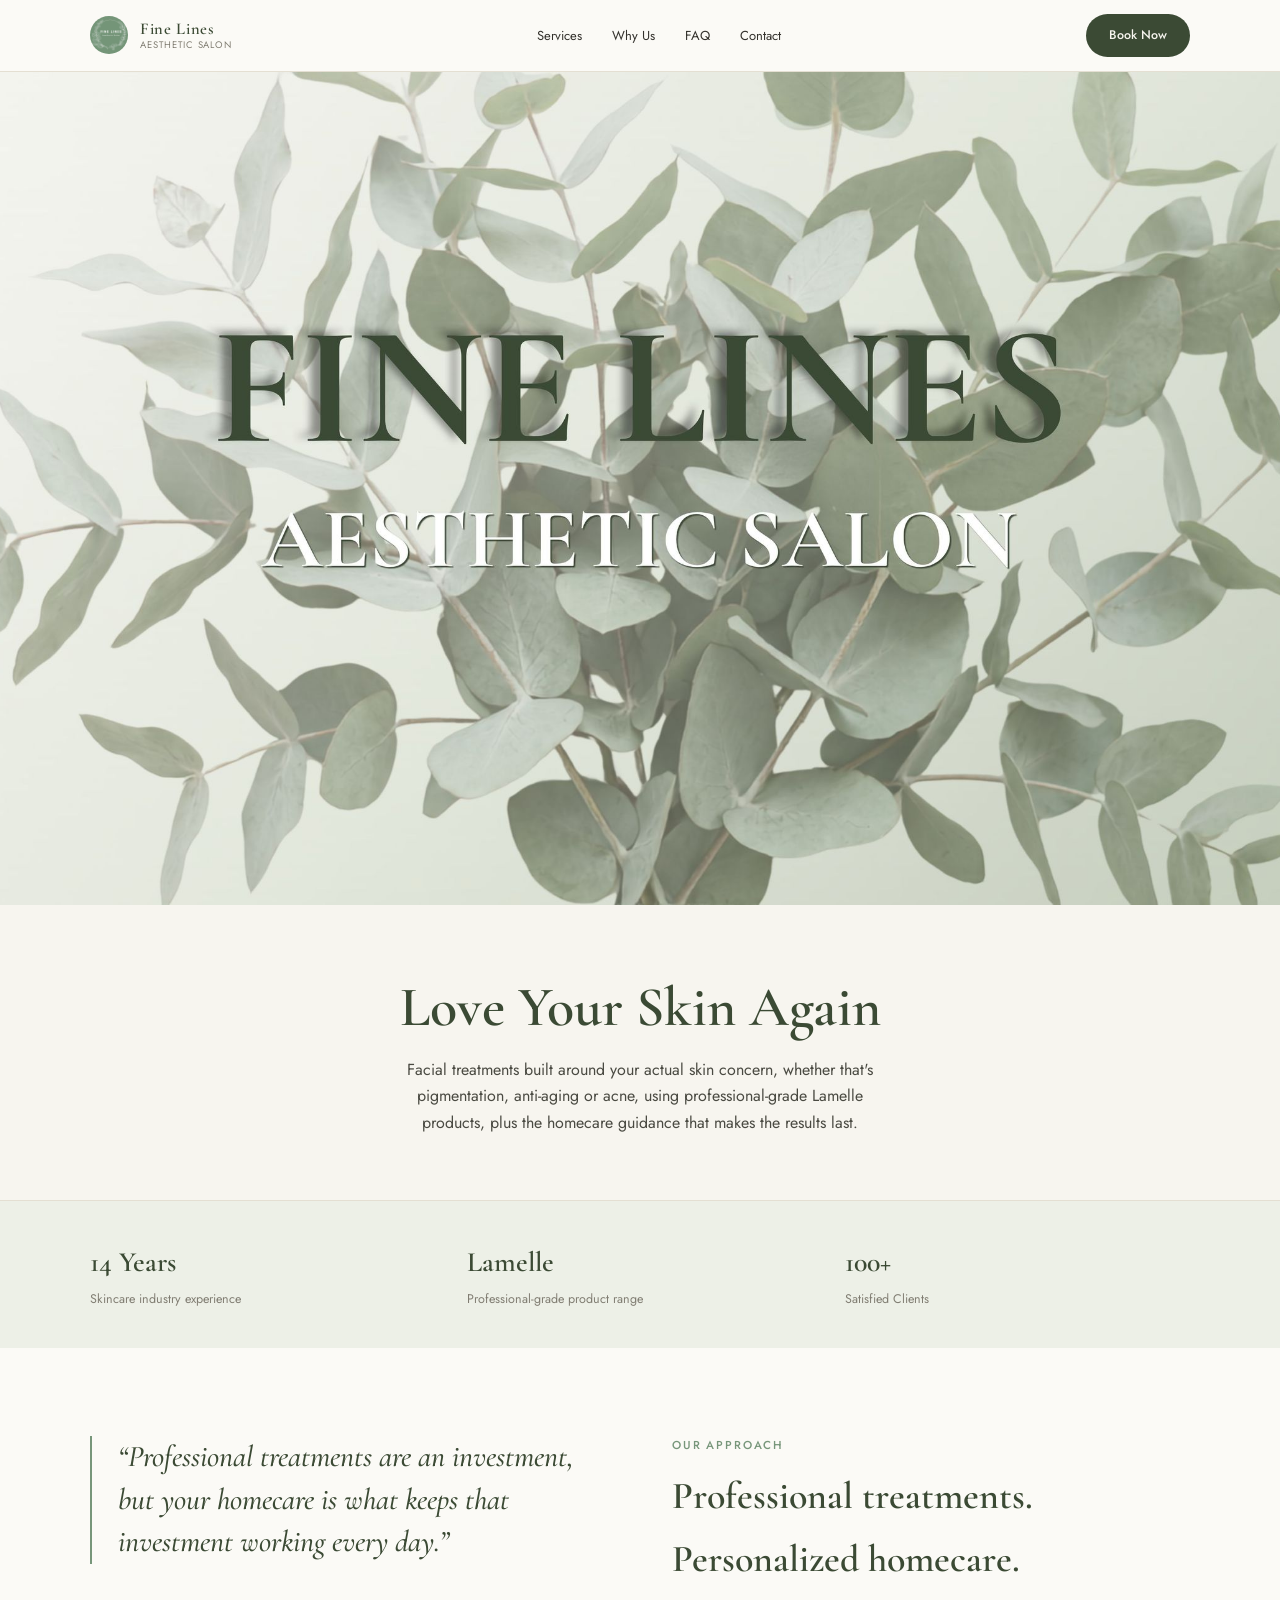
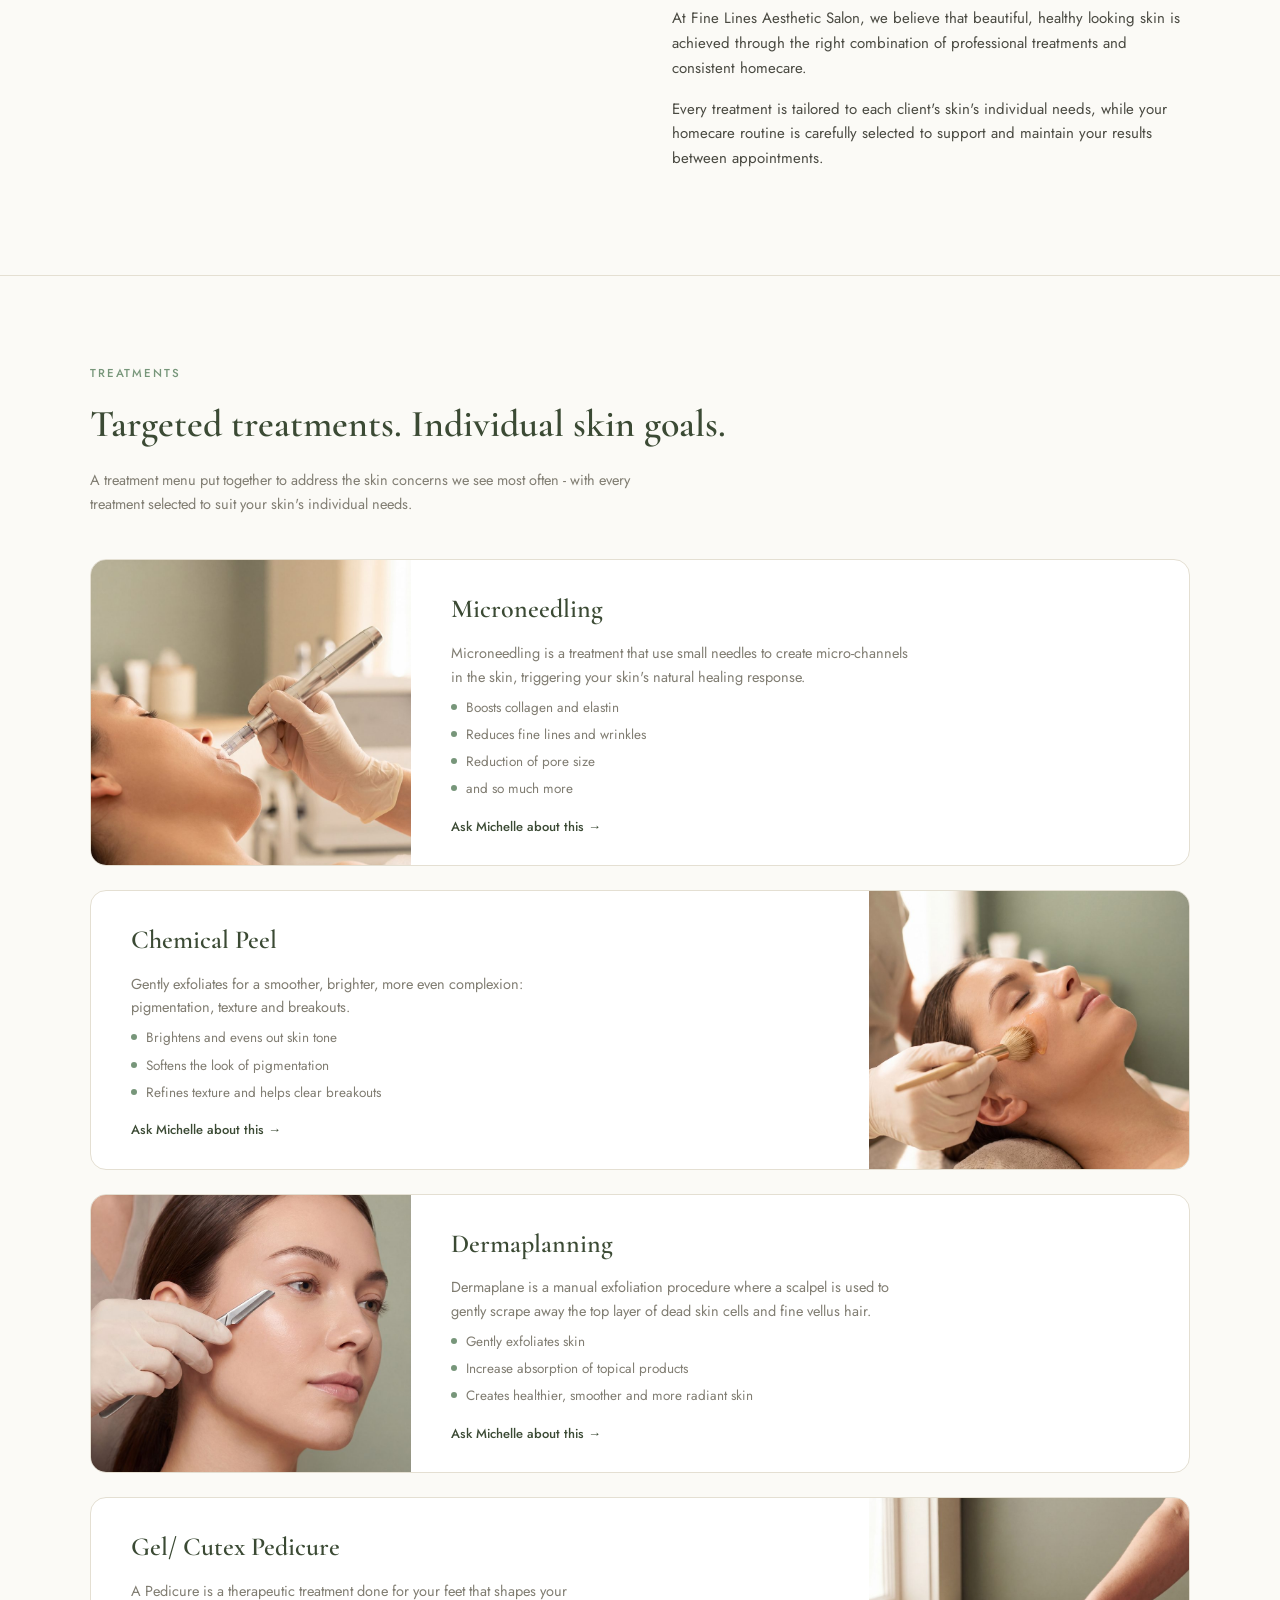
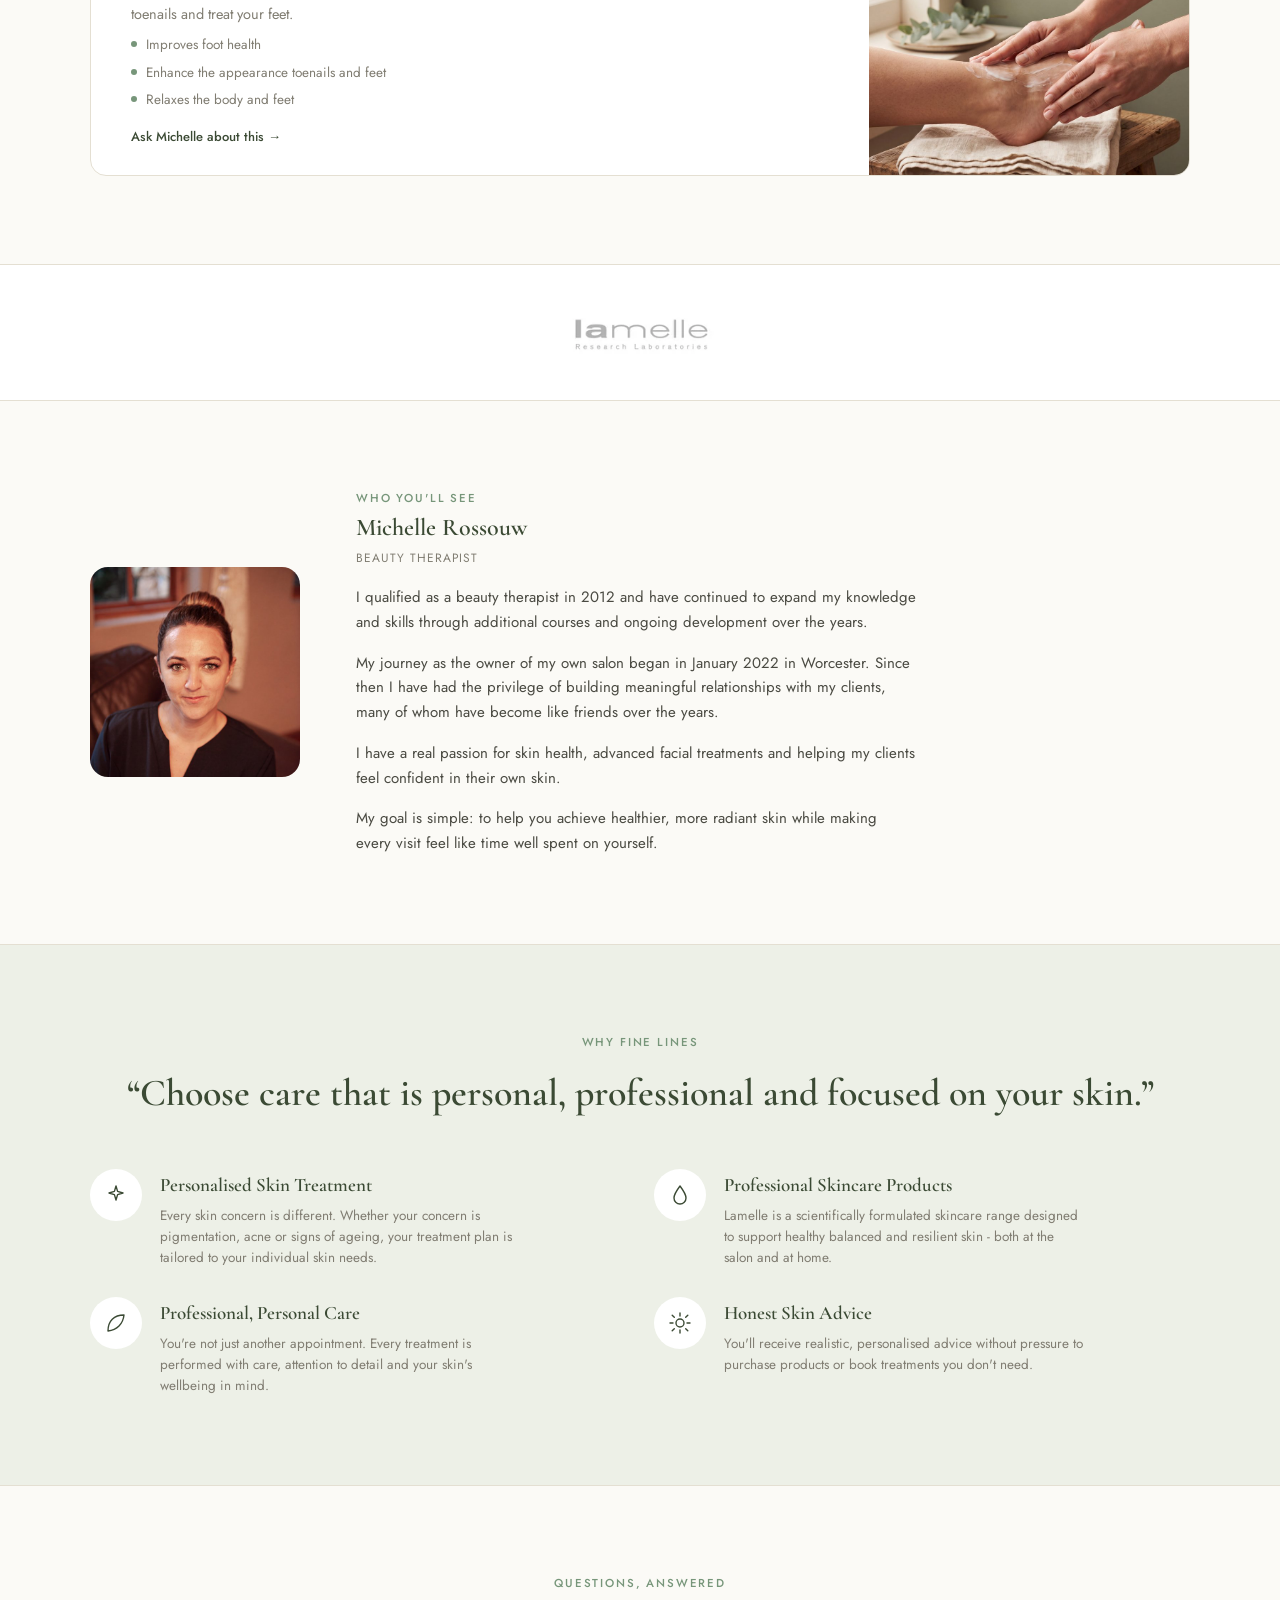
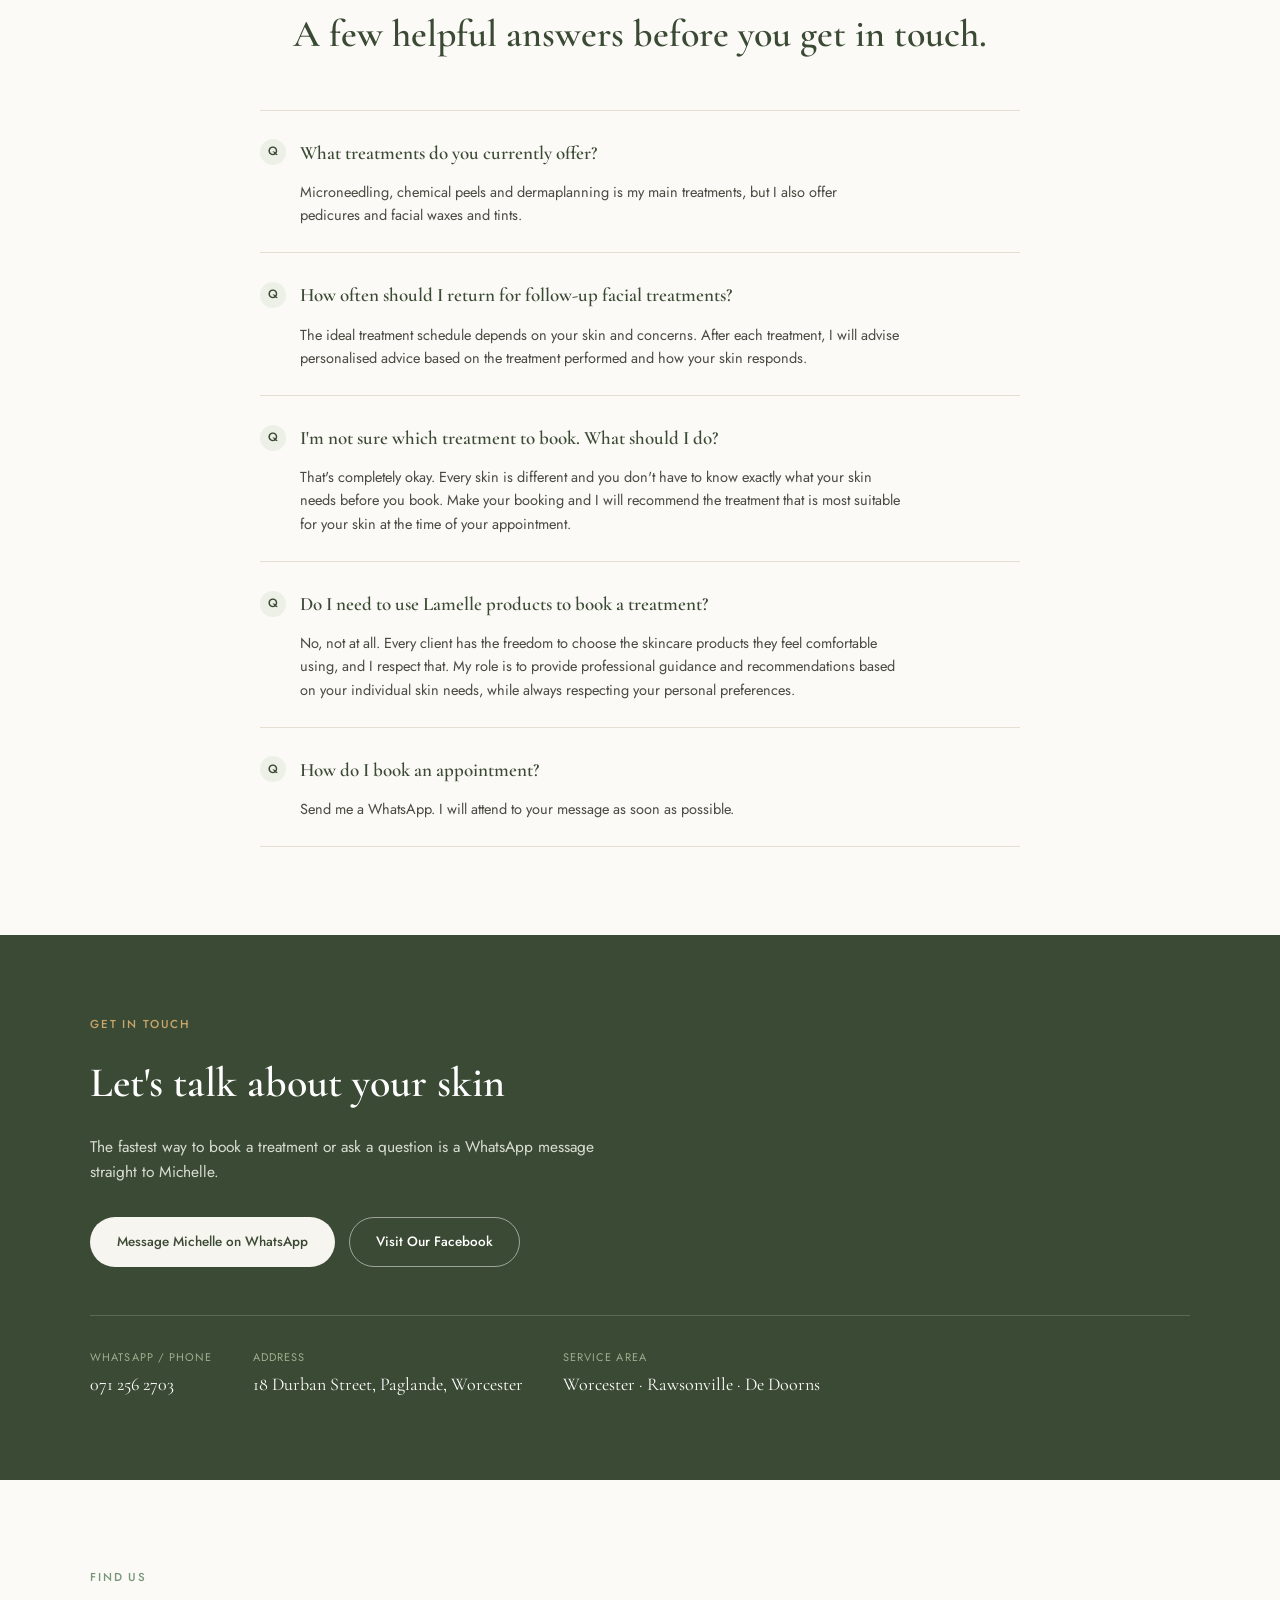
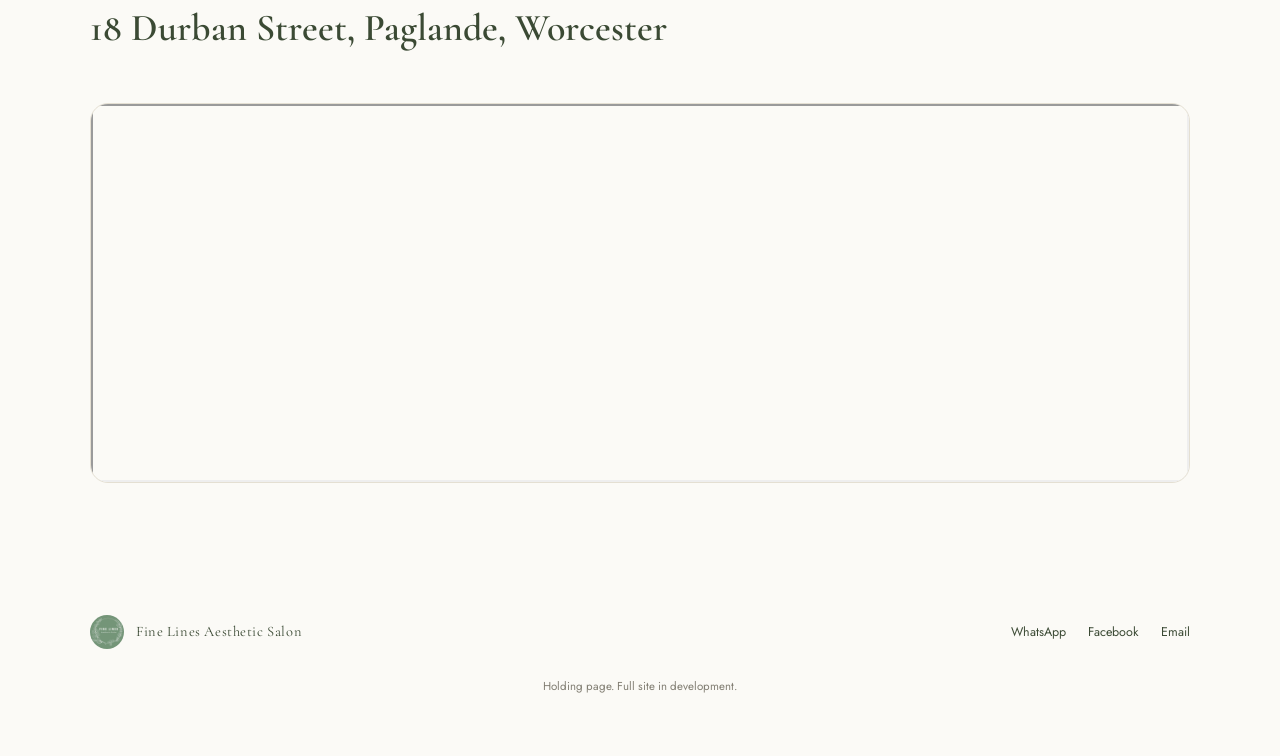
==== commit 36e170b4: "Apply client copy revisions and clean up dead code Copy updates from client feedback: philosophy sec" ====
--- a/index.html
+++ b/index.html
@@ -62,7 +62,7 @@
 <div class="trust">
   <div class="wrap">
     <div class="trust-grid">
-      <div class="trust-item"><div class="tv">~5 Years</div><div class="tl">Trusted skincare in Worcester</div></div>
+      <div class="trust-item"><div class="tv">14 Years</div><div class="tl">Skincare industry experience</div></div>
       <div class="trust-item"><div class="tv">Lamelle</div><div class="tl">Professional-grade product range</div></div>
       <div class="trust-item"><div class="tv">100+</div><div class="tl">Satisfied Clients</div></div>
     </div>
@@ -73,13 +73,13 @@
   <div class="wrap">
     <div class="phil">
       <div class="phil-quote">
-        <p class="pull">&ldquo;Your treatment gets you started. The right homecare is what makes it last.&rdquo;</p>
+        <p class="pull">&ldquo;Professional treatments are an investment, but your homecare is what keeps that investment working every day.&rdquo;</p>
       </div>
       <div class="phil-body">
         <div class="eyebrow">Our approach</div>
-        <h2 class="section-title" style="margin-bottom:16px;">Treatment and homecare, as one system</h2>
-        <p>Michelle can do a great deal for your skin in a single session. But real, lasting change comes from what happens after you leave the chair. Every treatment is paired with honest guidance on the products your skin actually needs, so results keep building instead of fading.</p>
-        <p>No shame, no upselling, just a therapist who treats your specific concern, not a generic facial.</p>
+        <h2 class="section-title" style="margin-bottom:16px;">Professional treatments. Personalized homecare.</h2>
+        <p>At Fine Lines Aesthetic Salon, we believe that beautiful, healthy looking skin is achieved through the right combination of professional treatments and consistent homecare.</p>
+        <p>Every treatment is tailored to each client's skin's individual needs, while your homecare routine is carefully selected to support and maintain your results between appointments.</p>
       </div>
     </div>
   </div>
@@ -88,20 +88,21 @@
 <section id="services">
   <div class="wrap">
     <div class="section-head">
-      <div class="eyebrow">What we treat</div>
-      <h2 class="section-title">Four treatments, one goal: your skin, loved again</h2>
-      <p class="section-desc">A focused menu built around the concerns Fine Lines sees most.</p>
+      <div class="eyebrow">Treatments</div>
+      <h2 class="section-title">Targeted treatments. Individual skin goals.</h2>
+      <p class="section-desc">A treatment menu put together to address the skin concerns we see most often - with every treatment selected to suit your skin's individual needs.</p>
     </div>
     <div class="svc-list">
       <div class="svc-card">
         <div class="svc-media"><img src="images/microneedling.jpg" alt="Microneedling treatment at Fine Lines Aesthetic Salon"></div>
         <div class="svc-content">
           <div class="svc-name">Microneedling</div>
-          <div class="svc-desc">Stimulates natural collagen and elastin for smoother, firmer skin: fine lines, texture, pores and acne scarring.</div>
-          <ul class="svc-benefits">
-            <li>Boosts natural collagen and elastin</li>
-            <li>Smooths texture and softens fine lines</li>
-            <li>Helps fade acne scarring over time</li>
+          <div class="svc-desc">Microneedling is a treatment that use small needles to create micro-channels in the skin, triggering your skin's natural healing response.</div>
+          <ul class="svc-benefits">
+            <li>Boosts collagen and elastin</li>
+            <li>Reduces fine lines and wrinkles</li>
+            <li>Reduction of pore size</li>
+            <li>and so much more</li>
           </ul>
           <a class="svc-link" href="https://wa.me/27712562703?text=Hi%20there%2C%0AI%20am%20interested%20in%20Microneedling%2C%20can%20you%20tell%20me%20more." target="_blank" rel="noopener">Ask Michelle about this &rarr;</a>
         </div>
@@ -120,32 +121,40 @@
         </div>
       </div>
       <div class="svc-card">
-        <div class="svc-media"><img src="images/dermaplane.jpg" alt="Dermaplane treatment at Fine Lines Aesthetic Salon"></div>
-        <div class="svc-content">
-          <div class="svc-name">Dermaplane</div>
-          <div class="svc-desc">Removes dead skin and fine facial hair for an instantly smooth, soft, radiant finish.</div>
-          <ul class="svc-benefits">
-            <li>Instantly smoother, softer skin</li>
-            <li>Removes dead skin and fine facial hair</li>
-            <li>Leaves a radiant, makeup-ready finish</li>
-          </ul>
-          <a class="svc-link" href="https://wa.me/27712562703?text=Hi%20there%2C%0AI%20am%20interested%20in%20Dermaplane%2C%20can%20you%20tell%20me%20more." target="_blank" rel="noopener">Ask Michelle about this &rarr;</a>
+        <div class="svc-media"><img src="images/dermaplane.jpg" alt="Dermaplanning treatment at Fine Lines Aesthetic Salon"></div>
+        <div class="svc-content">
+          <div class="svc-name">Dermaplanning</div>
+          <div class="svc-desc">Dermaplane is a manual exfoliation procedure where a scalpel is used to gently scrape away the top layer of dead skin cells and fine vellus hair.</div>
+          <ul class="svc-benefits">
+            <li>Gently exfoliates skin</li>
+            <li>Increase absorption of topical products</li>
+            <li>Creates healthier, smoother and more radiant skin</li>
+          </ul>
+          <a class="svc-link" href="https://wa.me/27712562703?text=Hi%20there%2C%0AI%20am%20interested%20in%20Dermaplanning%2C%20can%20you%20tell%20me%20more." target="_blank" rel="noopener">Ask Michelle about this &rarr;</a>
         </div>
       </div>
       <div class="svc-card reverse">
-        <div class="svc-media"><img src="images/pedicure.jpg" alt="Pedicure treatment at Fine Lines Aesthetic Salon"></div>
-        <div class="svc-content">
-          <div class="svc-name">Pedicure</div>
-          <div class="svc-desc">Thorough, unhurried care for tired feet: shaping, exfoliation and finishing that matches the rest of the menu.</div>
-          <ul class="svc-benefits">
-            <li>Thorough shaping and nail care</li>
-            <li>Deep exfoliation for smoother feet</li>
-            <li>A relaxing, unhurried finish</li>
-          </ul>
-          <a class="svc-link" href="https://wa.me/27712562703?text=Hi%20there%2C%0AI%20am%20interested%20in%20Pedicure%2C%20can%20you%20tell%20me%20more." target="_blank" rel="noopener">Ask Michelle about this &rarr;</a>
-        </div>
-      </div>
-    </div>
+        <div class="svc-media"><img src="images/pedicure.jpg" alt="Gel/Cutex Pedicure treatment at Fine Lines Aesthetic Salon"></div>
+        <div class="svc-content">
+          <div class="svc-name">Gel/ Cutex Pedicure</div>
+          <div class="svc-desc">A Pedicure is a therapeutic treatment done for your feet that shapes your toenails and treat your feet.</div>
+          <ul class="svc-benefits">
+            <li>Improves foot health</li>
+            <li>Enhance the appearance toenails and feet</li>
+            <li>Relaxes the body and feet</li>
+          </ul>
+          <a class="svc-link" href="https://wa.me/27712562703?text=Hi%20there%2C%0AI%20am%20interested%20in%20a%20Gel%2FCutex%20Pedicure%2C%20can%20you%20tell%20me%20more." target="_blank" rel="noopener">Ask Michelle about this &rarr;</a>
+        </div>
+      </div>
+    </div>
+  </div>
+</section>
+
+<section class="brand-strip">
+  <div class="wrap brand-strip-inner">
+    <a href="https://skinconfidence.co.za/?sc=230984738&amp;fbclid=IwY2xjawUmRNpleHRuA2FlbQIxMABwZG9mBWJyaWQRMTF3ckhTbklxdFVRR0JiY3FzcnRjBmFwcF9pZBAyMjIwMzkxNzg4MjAwODkyAAEe2lscnvquIQJiSsUpeG0cFPSjdNIR67Gt8aJCPOTo0nfn3-hXnR5S1gYrx6Q_aem_q1RHZX1bMGxaxcHJAcMebg" target="_blank" rel="noopener">
+      <img src="images/lamelle-logo.webp" alt="Lamelle Research Laboratories" class="brand-logo">
+    </a>
   </div>
 </section>
 
@@ -156,8 +165,11 @@
       <div class="about-copy">
         <div class="eyebrow">Who you'll see</div>
         <div class="name">Michelle Rossouw</div>
-        <div class="role">Owner &amp; Skin Therapist</div>
-        <p>Michelle has spent almost five years helping women, men and teenagers across Worcester feel at home in their own skin, working through pigmentation, anti-aging and acne with professional-grade products and a level of attention that goes past the standard facial. If your skin has a concern, she has a plan for it.</p>
+        <div class="role">Beauty Therapist</div>
+        <p>I qualified as a beauty therapist in 2012 and have continued to expand my knowledge and skills through additional courses and ongoing development over the years.</p>
+        <p>My journey as the owner of my own salon began in January 2022 in Worcester. Since then I have had the privilege of building meaningful relationships with my clients, many of whom have become like friends over the years.</p>
+        <p>I have a real passion for skin health, advanced facial treatments and helping my clients feel confident in their own skin.</p>
+        <p>My goal is simple: to help you achieve healthier, more radiant skin while making every visit feel like time well spent on yourself.</p>
       </div>
     </div>
   </div>
@@ -167,24 +179,24 @@
   <div class="wrap">
     <div class="section-head center">
       <div class="eyebrow">Why Fine Lines</div>
-      <h2 class="section-title">Skincare that's actually built for you</h2>
+      <h2 class="section-title">&ldquo;Choose care that is personal, professional and focused on your skin.&rdquo;</h2>
     </div>
     <div class="why-grid">
       <div class="why-item">
         <div class="why-icon"><svg width="24" height="24" viewBox="0 0 24 24" fill="none" stroke="currentColor" stroke-width="1.4" stroke-linecap="round" stroke-linejoin="round"><path d="M12 3l1.6 5.4L19 10l-5.4 1.6L12 17l-1.6-5.4L5 10l5.4-1.6L12 3Z"></path></svg></div>
-        <div class="why-text"><h3>Concern-Specific Expertise</h3><p>Pigmentation, anti-aging and acne are treated as distinct problems with distinct plans, not one generic facial for everyone.</p></div>
+        <div class="why-text"><h3>Personalised Skin Treatment</h3><p>Every skin concern is different. Whether your concern is pigmentation, acne or signs of ageing, your treatment plan is tailored to your individual skin needs.</p></div>
       </div>
       <div class="why-item">
         <div class="why-icon"><svg width="24" height="24" viewBox="0 0 24 24" fill="none" stroke="currentColor" stroke-width="1.4" stroke-linecap="round" stroke-linejoin="round"><path d="M12 3C12 3 6 11 6 15a6 6 0 0 0 12 0c0-4-6-12-6-12Z"></path></svg></div>
-        <div class="why-text"><h3>Professional-Grade Products</h3><p>Lamelle is a clinical skincare range, not a retail brand, a level most local salons don't offer.</p></div>
+        <div class="why-text"><h3>Professional Skincare Products</h3><p>Lamelle is a scientifically formulated skincare range designed to support healthy balanced and resilient skin - both at the salon and at home.</p></div>
       </div>
       <div class="why-item">
         <div class="why-icon"><svg width="24" height="24" viewBox="0 0 24 24" fill="none" stroke="currentColor" stroke-width="1.4" stroke-linecap="round" stroke-linejoin="round"><path d="M4 20C4 10 10 4 20 4C19 13 13 19 4 20Z"></path></svg></div>
-        <div class="why-text"><h3>Homecare Partnership</h3><p>The in-salon treatment and your take-home routine are one system, not two separate purchases.</p></div>
+        <div class="why-text"><h3>Professional, Personal Care</h3><p>You're not just another appointment. Every treatment is performed with care, attention to detail and your skin's wellbeing in mind.</p></div>
       </div>
       <div class="why-item">
         <div class="why-icon"><svg width="24" height="24" viewBox="0 0 24 24" fill="none" stroke="currentColor" stroke-width="1.4" stroke-linecap="round" stroke-linejoin="round"><circle cx="12" cy="12" r="4"></circle><path d="M12 2v3M12 19v3M4.2 4.2l2.1 2.1M17.7 17.7l2.1 2.1M2 12h3M19 12h3M4.2 19.8l2.1-2.1M17.7 6.3l2.1-2.1"></path></svg></div>
-        <div class="why-text"><h3>Personal, Unhurried Care</h3><p>A direct WhatsApp line to Michelle, nearly 5 years established across Worcester, Rawsonville &amp; De Doorns.</p></div>
+        <div class="why-text"><h3>Honest Skin Advice</h3><p>You'll receive realistic, personalised advice without pressure to purchase products or book treatments you don't need.</p></div>
       </div>
     </div>
   </div>
@@ -194,28 +206,28 @@
   <div class="wrap">
     <div class="section-head center">
       <div class="eyebrow">Questions, answered</div>
-      <h2 class="section-title">Before you message us</h2>
+      <h2 class="section-title">A few helpful answers before you get in touch.</h2>
     </div>
     <div class="faq-list">
       <div class="faq-item">
         <div class="faq-q"><span class="qmark">Q</span>What treatments do you currently offer?</div>
-        <div class="faq-a">Microneedling, Chemical Peel, Dermaplane and Pedicure. Each one is chosen and adjusted around your specific skin concern rather than applied the same way to everyone.</div>
-      </div>
-      <div class="faq-item">
-        <div class="faq-q"><span class="qmark">Q</span>I'm not sure which treatment is right for me. What now?</div>
-        <div class="faq-a">That's completely normal, and exactly what the first conversation is for. Message Michelle on WhatsApp with your main concern and she'll recommend where to start.</div>
-      </div>
-      <div class="faq-item">
-        <div class="faq-q"><span class="qmark">Q</span>Do I need to buy products to see results?</div>
-        <div class="faq-a">Not to book a treatment, no. But Fine Lines is built around the idea that homecare is what makes results last. Michelle will always tell you honestly what your skin needs, using the professional-grade Lamelle range.</div>
-      </div>
-      <div class="faq-item">
-        <div class="faq-q"><span class="qmark">Q</span>Which areas do you serve?</div>
-        <div class="faq-a">Fine Lines is based in Worcester and sees clients from Worcester, Rawsonville and De Doorns.</div>
+        <div class="faq-a">Microneedling, chemical peels and dermaplanning is my main treatments, but I also offer pedicures and facial waxes and tints.</div>
+      </div>
+      <div class="faq-item">
+        <div class="faq-q"><span class="qmark">Q</span>How often should I return for follow-up facial treatments?</div>
+        <div class="faq-a">The ideal treatment schedule depends on your skin and concerns. After each treatment, I will advise personalised advice based on the treatment performed and how your skin responds.</div>
+      </div>
+      <div class="faq-item">
+        <div class="faq-q"><span class="qmark">Q</span>I'm not sure which treatment to book. What should I do?</div>
+        <div class="faq-a">That's completely okay. Every skin is different and you don't have to know exactly what your skin needs before you book. Make your booking and I will recommend the treatment that is most suitable for your skin at the time of your appointment.</div>
+      </div>
+      <div class="faq-item">
+        <div class="faq-q"><span class="qmark">Q</span>Do I need to use Lamelle products to book a treatment?</div>
+        <div class="faq-a">No, not at all. Every client has the freedom to choose the skincare products they feel comfortable using, and I respect that. My role is to provide professional guidance and recommendations based on your individual skin needs, while always respecting your personal preferences.</div>
       </div>
       <div class="faq-item">
         <div class="faq-q"><span class="qmark">Q</span>How do I book an appointment?</div>
-        <div class="faq-a">The fastest way right now is a WhatsApp message straight to Michelle. She replies between clients.</div>
+        <div class="faq-a">Send me a WhatsApp. I will attend to your message as soon as possible.</div>
       </div>
     </div>
   </div>
@@ -224,7 +236,7 @@
 <div class="cta" id="contact">
   <div class="wrap">
     <div class="eyebrow">Get in touch</div>
-    <h2>Let's talk about your skin, and what it actually needs.</h2>
+    <h2>Let's talk about your skin</h2>
     <p>The fastest way to book a treatment or ask a question is a WhatsApp message straight to Michelle.</p>
     <div class="cta-actions">
       <a class="btn btn-primary" href="https://wa.me/27712562703?text=Hi%20there.%0AI%20am%20interested%20in%20booking%20an%20appointment%20with%20you." target="_blank" rel="noopener">Message Michelle on WhatsApp</a>
--- a/css/styles.css
+++ b/css/styles.css
@@ -6,7 +6,6 @@
   --cream:#F7F5EF;
   --paper:#FBFAF6;
   --gold:#C9A66B;
-  --gold-deep:#8C6B3E;
   --ink:#33312C;
   --muted:#807D72;
   --hair:#E4DFD2;
@@ -25,7 +24,6 @@
 img{max-width:100%;display:block;}
 a{color:var(--forest);text-decoration:none;}
 a:hover{color:var(--sage);}
-.serif{font-family:'Cormorant Garamond',Georgia,serif;}
 .wrap{max-width:1180px;margin:0 auto;padding:0 40px;}
 .eyebrow{font-size:11.5px;text-transform:uppercase;letter-spacing:0.16em;color:var(--sage);font-weight:500;}
 section{padding:88px 0;}
@@ -53,7 +51,7 @@
 .topbar-actions{display:flex;align-items:center;gap:14px;}
 .hamburger{display:none;align-items:center;justify-content:center;width:38px;height:38px;border-radius:50%;background:transparent;border:1px solid var(--hair);cursor:pointer;padding:0;}
 .hamburger:hover{background:var(--sage-soft);}
-.mobile-panel{flex-direction:column;padding:8px 22px 20px;border-top:1px solid var(--hair);background:var(--paper);}
+.mobile-panel{display:flex;flex-direction:column;padding:8px 22px 20px;border-top:1px solid var(--hair);background:var(--paper);}
 .mobile-panel[hidden]{display:none;}
 .mobile-panel a{font-size:14.5px;color:var(--ink);padding:12px 0;border-bottom:1px solid var(--hair);display:block;}
 .mobile-panel a:last-child{border-bottom:none;}
@@ -107,6 +105,11 @@
 .svc-benefits li::before{content:'';flex-shrink:0;width:6px;height:6px;border-radius:50%;background:var(--sage);transform:translateY(-2px);}
 .svc-link{font-size:13px;color:var(--forest);font-weight:500;margin-top:6px;display:inline-flex;align-items:center;gap:6px;}
 .svc-link:hover{color:var(--sage);}
+
+/* brand strip */
+.brand-strip{background:var(--white);padding:40px 0;}
+.brand-strip-inner{display:flex;align-items:center;justify-content:center;}
+.brand-logo{width:160px;height:auto;}
 
 /* about */
 .about{display:flex;gap:56px;align-items:center;flex-wrap:wrap;}
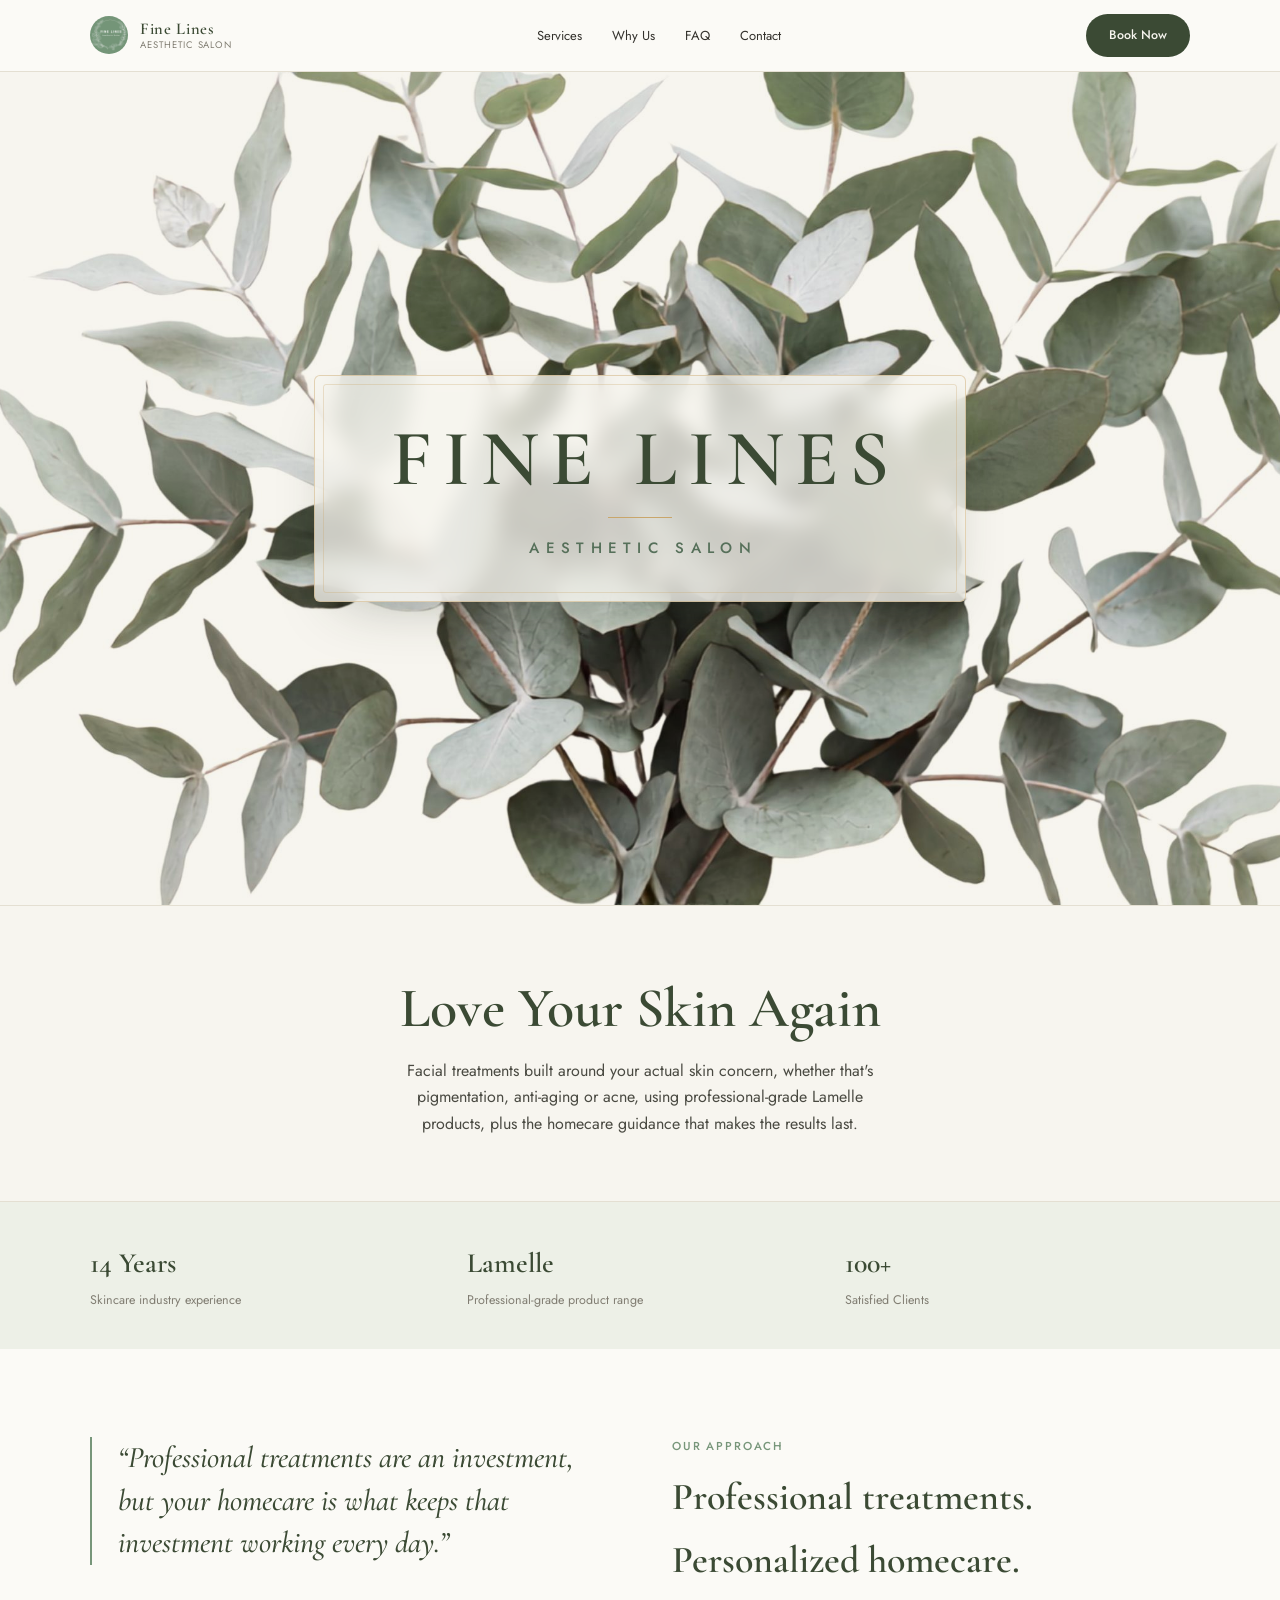
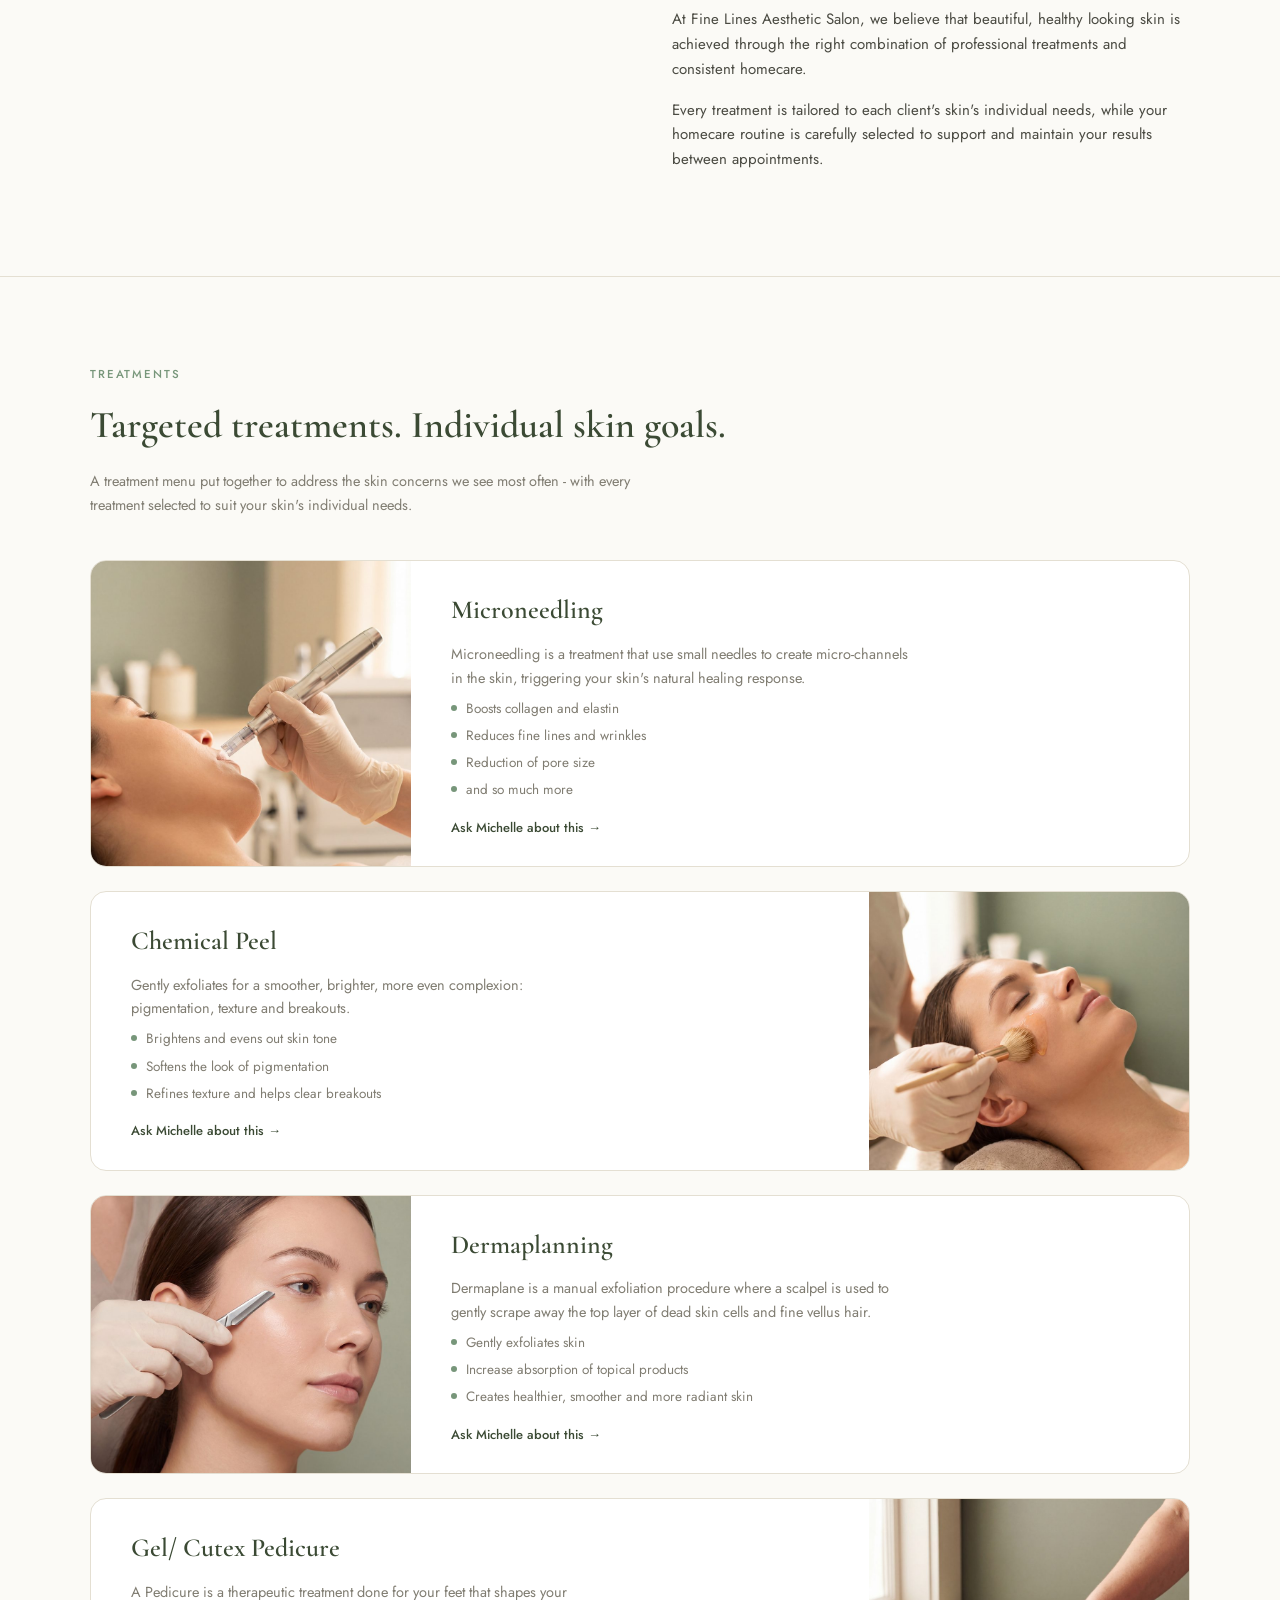
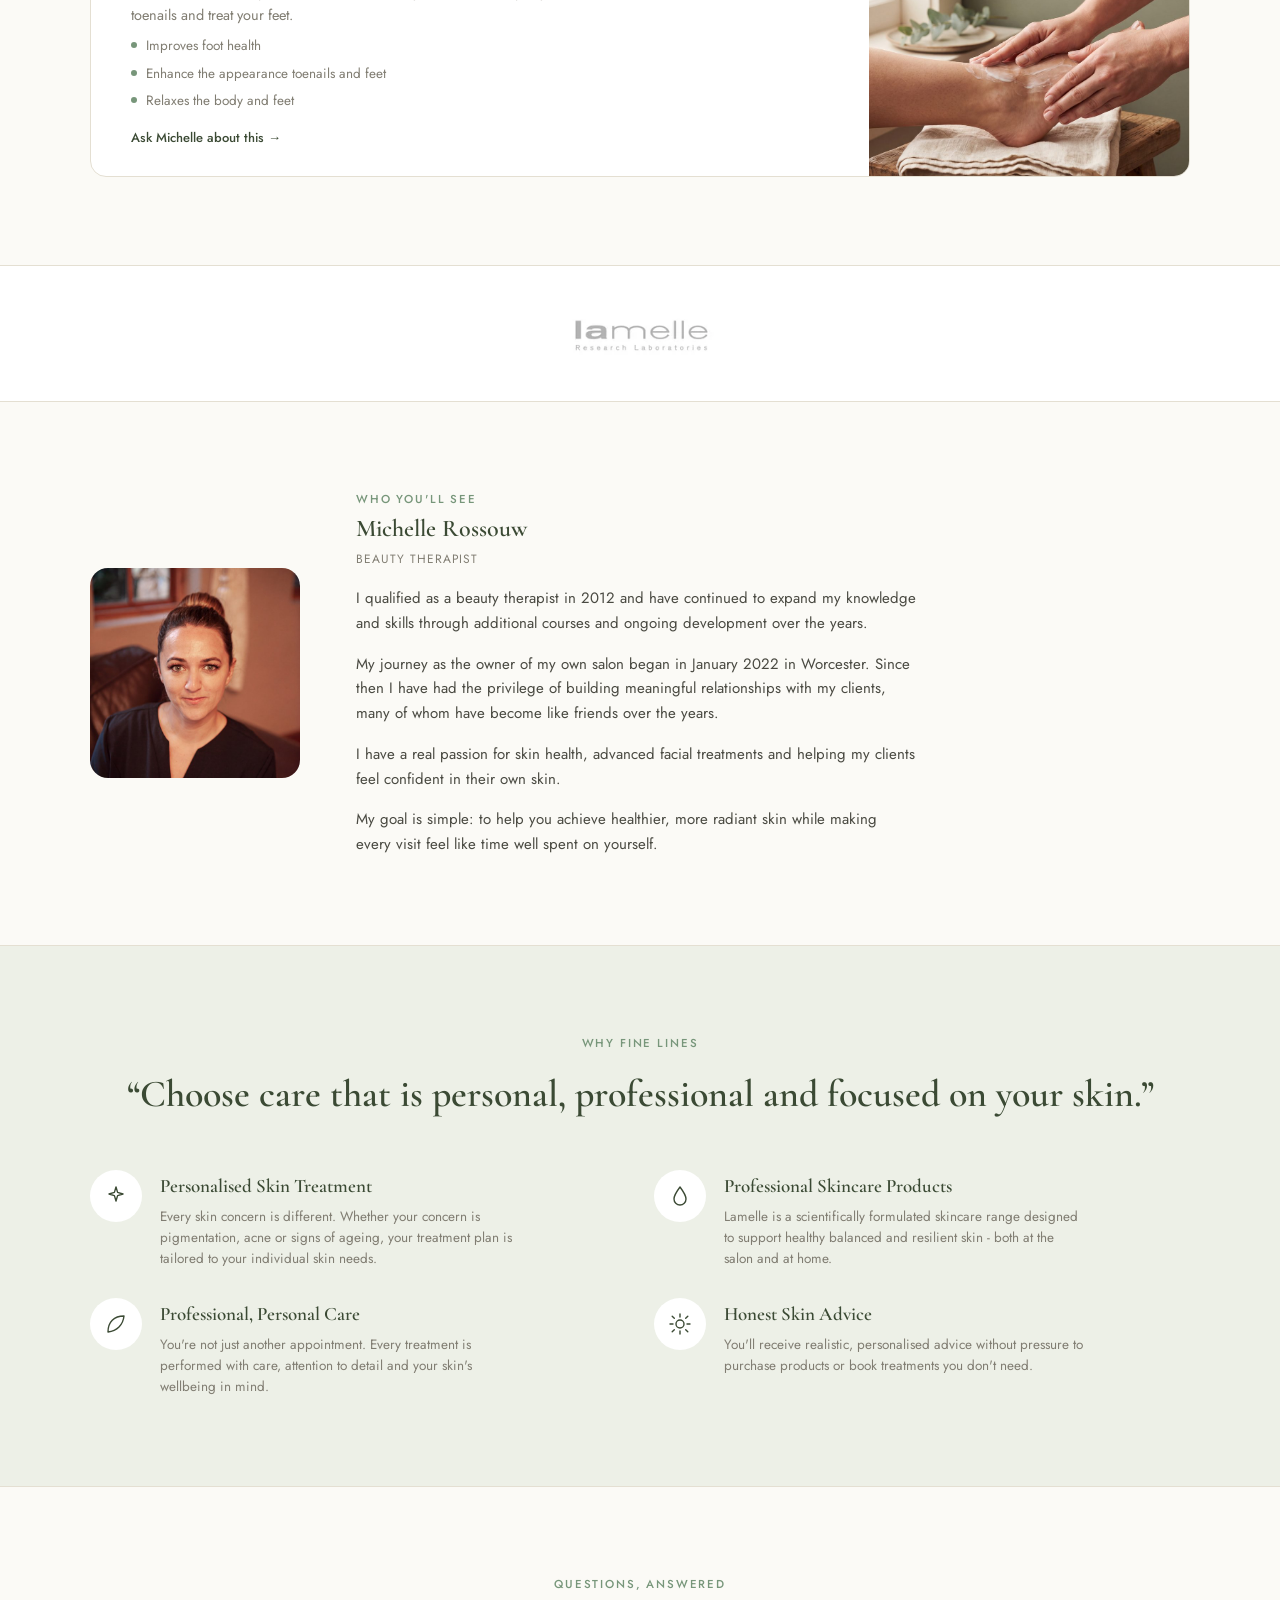
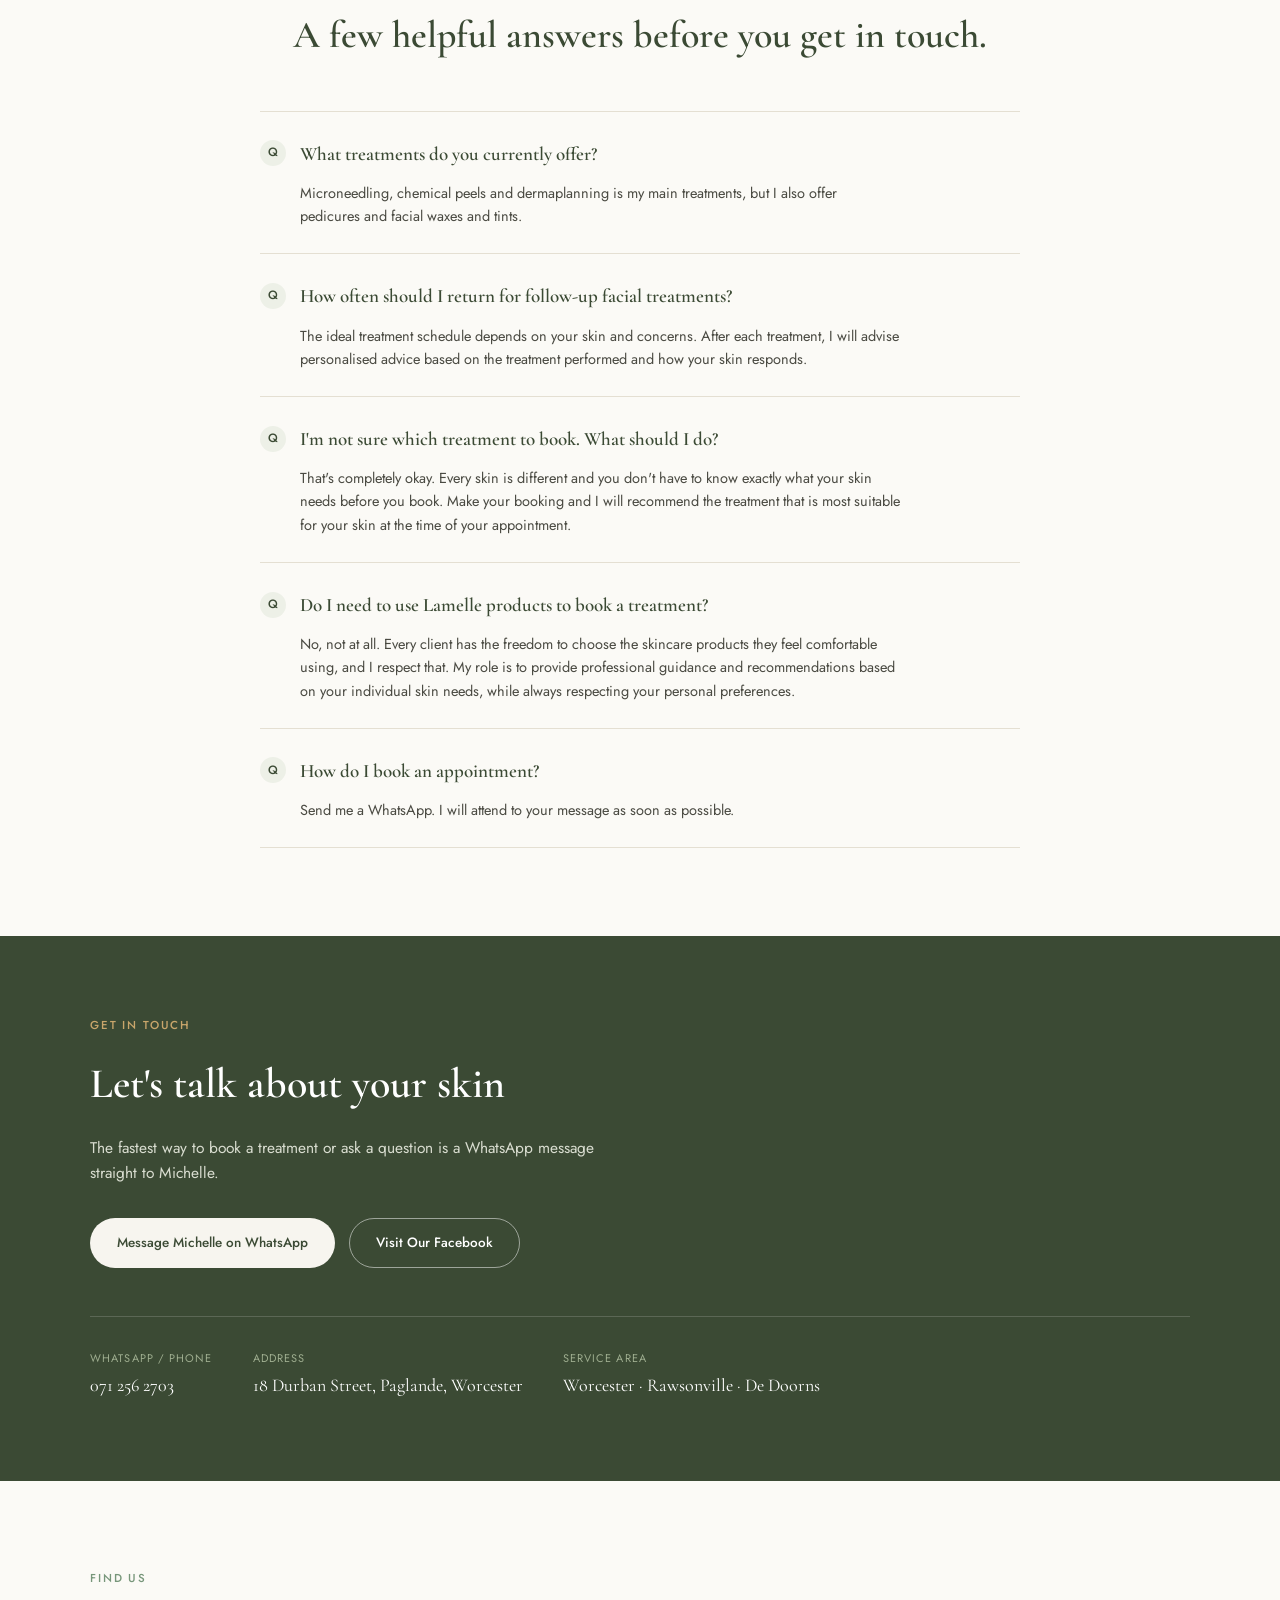
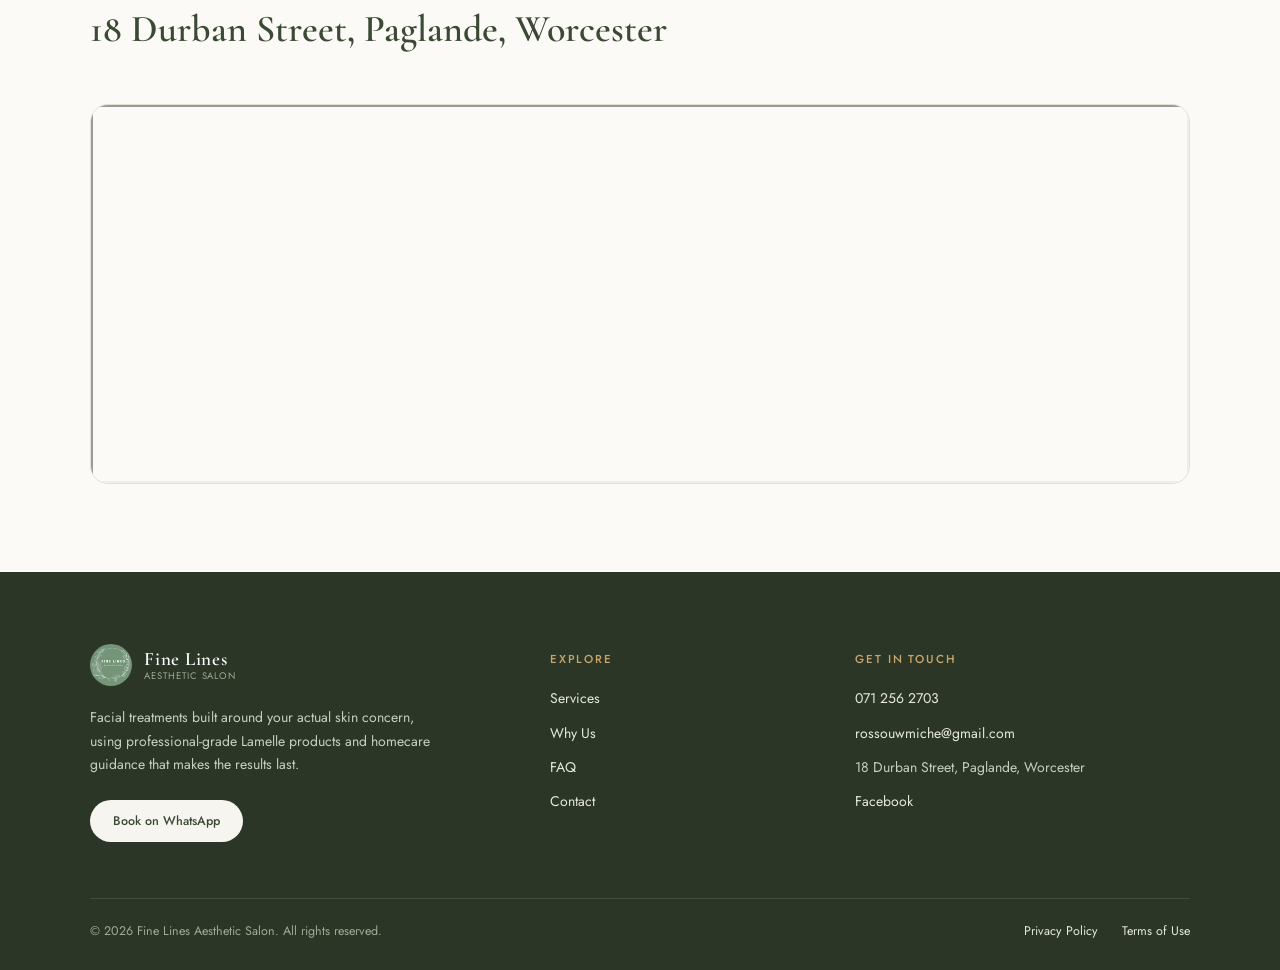
==== commit a626d195: "Add site footer, legal pages, new hero and share image - Replace holding-page footer with full site " ====
--- a/index.html
+++ b/index.html
@@ -1,288 +1,673 @@
 <!doctype html>
 <html lang="en">
-<head>
-<meta charset="utf-8">
-<meta name="viewport" content="width=device-width, initial-scale=1">
-<title>Fine Lines Aesthetic Salon | Skincare in Worcester</title>
-<meta name="description" content="Facial treatments built around your actual skin concern. Microneedling, chemical peel, dermaplane and pedicure in Worcester, with professional-grade Lamelle products.">
-<meta property="og:type" content="website">
-<meta property="og:title" content="Fine Lines Aesthetic Salon | Skincare in Worcester">
-<meta property="og:description" content="Facial treatments built around your actual skin concern. Microneedling, chemical peel, dermaplane and pedicure in Worcester, with professional-grade Lamelle products.">
-<meta property="og:image" content="https://dyllan-autowebsolutions.github.io/Fine-Lines-Landing-Page/images/hero-banner.jpg">
-<meta property="og:url" content="https://dyllan-autowebsolutions.github.io/Fine-Lines-Landing-Page/">
-<meta name="twitter:card" content="summary_large_image">
-<meta name="twitter:title" content="Fine Lines Aesthetic Salon | Skincare in Worcester">
-<meta name="twitter:description" content="Facial treatments built around your actual skin concern. Microneedling, chemical peel, dermaplane and pedicure in Worcester, with professional-grade Lamelle products.">
-<meta name="twitter:image" content="https://dyllan-autowebsolutions.github.io/Fine-Lines-Landing-Page/images/hero-banner.jpg">
-<link rel="icon" href="images/logo.jpg">
-<link rel="preconnect" href="https://fonts.googleapis.com">
-<link rel="preconnect" href="https://fonts.gstatic.com" crossorigin>
-<link href="https://fonts.googleapis.com/css2?family=Cormorant+Garamond:ital,wght@0,500;0,600;0,700;1,500&family=Jost:wght@300;400;500;600&display=swap" rel="stylesheet">
-<link rel="stylesheet" href="css/styles.css">
-</head>
-<body>
-
-<div class="topbar">
-  <div class="wrap">
-    <div class="brandmark">
-      <img src="images/logo.jpg" alt="Fine Lines Aesthetic Salon">
-      <div class="bt">Fine Lines<small>Aesthetic Salon</small></div>
+  <head>
+    <meta charset="utf-8" />
+    <meta name="viewport" content="width=device-width, initial-scale=1" />
+    <title>Fine Lines Aesthetic Salon | Skincare in Worcester</title>
+    <meta
+      name="description"
+      content="Facial treatments built around your actual skin concern. Microneedling, chemical peel, dermaplane and pedicure in Worcester, with professional-grade Lamelle products."
+    />
+    <meta property="og:type" content="website" />
+    <meta
+      property="og:title"
+      content="Fine Lines Aesthetic Salon | Skincare in Worcester"
+    />
+    <meta
+      property="og:description"
+      content="Facial treatments built around your actual skin concern. Microneedling, chemical peel, dermaplane and pedicure in Worcester, with professional-grade Lamelle products."
+    />
+    <meta
+      property="og:image"
+      content="https://dyllan-autowebsolutions.github.io/Fine-Lines-Landing-Page/images/og-image.jpg"
+    />
+    <meta property="og:image:width" content="1200" />
+    <meta property="og:image:height" content="630" />
+    <meta
+      property="og:image:alt"
+      content="Fine Lines Aesthetic Salon logo card on eucalyptus leaves"
+    />
+    <meta
+      property="og:url"
+      content="https://dyllan-autowebsolutions.github.io/Fine-Lines-Landing-Page/"
+    />
+    <meta name="twitter:card" content="summary_large_image" />
+    <meta
+      name="twitter:title"
+      content="Fine Lines Aesthetic Salon | Skincare in Worcester"
+    />
+    <meta
+      name="twitter:description"
+      content="Facial treatments built around your actual skin concern. Microneedling, chemical peel, dermaplane and pedicure in Worcester, with professional-grade Lamelle products."
+    />
+    <meta
+      name="twitter:image"
+      content="https://dyllan-autowebsolutions.github.io/Fine-Lines-Landing-Page/images/og-image.jpg"
+    />
+    <link rel="icon" href="images/logo.jpg" />
+    <link rel="preconnect" href="https://fonts.googleapis.com" />
+    <link rel="preconnect" href="https://fonts.gstatic.com" crossorigin />
+    <link
+      href="https://fonts.googleapis.com/css2?family=Cormorant+Garamond:ital,wght@0,500;0,600;0,700;1,500&family=Jost:wght@300;400;500;600&display=swap"
+      rel="stylesheet"
+    />
+    <link rel="stylesheet" href="css/styles.css" />
+  </head>
+  <body>
+    <div class="topbar">
+      <div class="wrap">
+        <div class="brandmark">
+          <img src="images/logo.jpg" alt="Fine Lines Aesthetic Salon" />
+          <div class="bt">Fine Lines<small>Aesthetic Salon</small></div>
+        </div>
+        <nav class="navlinks">
+          <a href="#services">Services</a>
+          <a href="#why">Why Us</a>
+          <a href="#faq">FAQ</a>
+          <a href="#contact">Contact</a>
+        </nav>
+        <div class="topbar-actions">
+          <a
+            class="btn btn-primary btn-sm"
+            href="https://wa.me/27712562703?text=Hi%20there.%0AI%20am%20interested%20in%20booking%20an%20appointment%20with%20you."
+            target="_blank"
+            rel="noopener"
+            >Book Now</a
+          >
+          <button
+            class="hamburger"
+            aria-label="Open menu"
+            aria-expanded="false"
+          >
+            <svg
+              width="20"
+              height="20"
+              viewBox="0 0 24 24"
+              fill="none"
+              stroke="#3B4A34"
+              stroke-width="1.8"
+              stroke-linecap="round"
+            >
+              <path d="M4 7h16M4 12h16M4 17h16"></path>
+            </svg>
+          </button>
+        </div>
+      </div>
+      <nav class="mobile-panel" hidden>
+        <a href="#services">Services</a>
+        <a href="#why">Why Us</a>
+        <a href="#faq">FAQ</a>
+        <a href="#contact">Contact</a>
+      </nav>
     </div>
-    <nav class="navlinks">
-      <a href="#services">Services</a>
-      <a href="#why">Why Us</a>
-      <a href="#faq">FAQ</a>
-      <a href="#contact">Contact</a>
-    </nav>
-    <div class="topbar-actions">
-      <a class="btn btn-primary btn-sm" href="https://wa.me/27712562703?text=Hi%20there.%0AI%20am%20interested%20in%20booking%20an%20appointment%20with%20you." target="_blank" rel="noopener">Book Now</a>
-      <button class="hamburger" aria-label="Open menu" aria-expanded="false">
-        <svg width="20" height="20" viewBox="0 0 24 24" fill="none" stroke="#3B4A34" stroke-width="1.8" stroke-linecap="round"><path d="M4 7h16M4 12h16M4 17h16"></path></svg>
-      </button>
+
+    <div class="hero">
+      <div class="hero-visual">
+        <img
+          src="images/hero-2.jpg"
+          srcset="images/hero-2-sm.jpg 1200w, images/hero-2.jpg 2400w"
+          sizes="100vw"
+          alt=""
+        />
+        <div class="hero-plaque">
+          <span class="hp-name">Fine Lines</span>
+          <span class="hp-rule" aria-hidden="true"></span>
+          <span class="hp-sub">Aesthetic Salon</span>
+        </div>
+      </div>
+      <div class="hero-copy">
+        <h1>Love Your Skin Again</h1>
+        <p>
+          Facial treatments built around your actual skin concern, whether
+          that's pigmentation, anti-aging or acne, using professional-grade
+          Lamelle products, plus the homecare guidance that makes the results
+          last.
+        </p>
+      </div>
     </div>
-  </div>
-  <nav class="mobile-panel" hidden>
-    <a href="#services">Services</a>
-    <a href="#why">Why Us</a>
-    <a href="#faq">FAQ</a>
-    <a href="#contact">Contact</a>
-  </nav>
-</div>
-
-<div class="hero">
-  <div class="hero-visual">
-    <img src="images/hero-banner.jpg" alt="Fine Lines Aesthetic Salon, eucalyptus banner">
-  </div>
-  <div class="hero-copy">
-    <h1>Love Your Skin Again</h1>
-    <p>Facial treatments built around your actual skin concern, whether that's pigmentation, anti-aging or acne, using professional-grade Lamelle products, plus the homecare guidance that makes the results last.</p>
-  </div>
-</div>
-
-<div class="trust">
-  <div class="wrap">
-    <div class="trust-grid">
-      <div class="trust-item"><div class="tv">14 Years</div><div class="tl">Skincare industry experience</div></div>
-      <div class="trust-item"><div class="tv">Lamelle</div><div class="tl">Professional-grade product range</div></div>
-      <div class="trust-item"><div class="tv">100+</div><div class="tl">Satisfied Clients</div></div>
+
+    <div class="trust">
+      <div class="wrap">
+        <div class="trust-grid">
+          <div class="trust-item">
+            <div class="tv">14 Years</div>
+            <div class="tl">Skincare industry experience</div>
+          </div>
+          <div class="trust-item">
+            <div class="tv">Lamelle</div>
+            <div class="tl">Professional-grade product range</div>
+          </div>
+          <div class="trust-item">
+            <div class="tv">100+</div>
+            <div class="tl">Satisfied Clients</div>
+          </div>
+        </div>
+      </div>
     </div>
-  </div>
-</div>
-
-<section>
-  <div class="wrap">
-    <div class="phil">
-      <div class="phil-quote">
-        <p class="pull">&ldquo;Professional treatments are an investment, but your homecare is what keeps that investment working every day.&rdquo;</p>
-      </div>
-      <div class="phil-body">
-        <div class="eyebrow">Our approach</div>
-        <h2 class="section-title" style="margin-bottom:16px;">Professional treatments. Personalized homecare.</h2>
-        <p>At Fine Lines Aesthetic Salon, we believe that beautiful, healthy looking skin is achieved through the right combination of professional treatments and consistent homecare.</p>
-        <p>Every treatment is tailored to each client's skin's individual needs, while your homecare routine is carefully selected to support and maintain your results between appointments.</p>
+
+    <section>
+      <div class="wrap">
+        <div class="phil">
+          <div class="phil-quote">
+            <p class="pull">
+              &ldquo;Professional treatments are an investment, but your
+              homecare is what keeps that investment working every day.&rdquo;
+            </p>
+          </div>
+          <div class="phil-body">
+            <div class="eyebrow">Our approach</div>
+            <h2 class="section-title" style="margin-bottom: 16px">
+              Professional treatments. Personalized homecare.
+            </h2>
+            <p>
+              At Fine Lines Aesthetic Salon, we believe that beautiful, healthy
+              looking skin is achieved through the right combination of
+              professional treatments and consistent homecare.
+            </p>
+            <p>
+              Every treatment is tailored to each client's skin's individual
+              needs, while your homecare routine is carefully selected to
+              support and maintain your results between appointments.
+            </p>
+          </div>
+        </div>
+      </div>
+    </section>
+
+    <section id="services">
+      <div class="wrap">
+        <div class="section-head">
+          <div class="eyebrow">Treatments</div>
+          <h2 class="section-title">
+            Targeted treatments. Individual skin goals.
+          </h2>
+          <p class="section-desc">
+            A treatment menu put together to address the skin concerns we see
+            most often - with every treatment selected to suit your skin's
+            individual needs.
+          </p>
+        </div>
+        <div class="svc-list">
+          <div class="svc-card">
+            <div class="svc-media">
+              <img
+                src="images/microneedling.jpg"
+                alt="Microneedling treatment at Fine Lines Aesthetic Salon"
+              />
+            </div>
+            <div class="svc-content">
+              <div class="svc-name">Microneedling</div>
+              <div class="svc-desc">
+                Microneedling is a treatment that use small needles to create
+                micro-channels in the skin, triggering your skin's natural
+                healing response.
+              </div>
+              <ul class="svc-benefits">
+                <li>Boosts collagen and elastin</li>
+                <li>Reduces fine lines and wrinkles</li>
+                <li>Reduction of pore size</li>
+                <li>and so much more</li>
+              </ul>
+              <a
+                class="svc-link"
+                href="https://wa.me/27712562703?text=Hi%20there%2C%0AI%20am%20interested%20in%20Microneedling%2C%20can%20you%20tell%20me%20more."
+                target="_blank"
+                rel="noopener"
+                >Ask Michelle about this &rarr;</a
+              >
+            </div>
+          </div>
+          <div class="svc-card reverse">
+            <div class="svc-media">
+              <img
+                src="images/chemical-peel.jpg"
+                alt="Chemical peel treatment at Fine Lines Aesthetic Salon"
+              />
+            </div>
+            <div class="svc-content">
+              <div class="svc-name">Chemical Peel</div>
+              <div class="svc-desc">
+                Gently exfoliates for a smoother, brighter, more even
+                complexion: pigmentation, texture and breakouts.
+              </div>
+              <ul class="svc-benefits">
+                <li>Brightens and evens out skin tone</li>
+                <li>Softens the look of pigmentation</li>
+                <li>Refines texture and helps clear breakouts</li>
+              </ul>
+              <a
+                class="svc-link"
+                href="https://wa.me/27712562703?text=Hi%20there%2C%0AI%20am%20interested%20in%20Chemical%20Peel%2C%20can%20you%20tell%20me%20more."
+                target="_blank"
+                rel="noopener"
+                >Ask Michelle about this &rarr;</a
+              >
+            </div>
+          </div>
+          <div class="svc-card">
+            <div class="svc-media">
+              <img
+                src="images/dermaplane.jpg"
+                alt="Dermaplanning treatment at Fine Lines Aesthetic Salon"
+              />
+            </div>
+            <div class="svc-content">
+              <div class="svc-name">Dermaplanning</div>
+              <div class="svc-desc">
+                Dermaplane is a manual exfoliation procedure where a scalpel is
+                used to gently scrape away the top layer of dead skin cells and
+                fine vellus hair.
+              </div>
+              <ul class="svc-benefits">
+                <li>Gently exfoliates skin</li>
+                <li>Increase absorption of topical products</li>
+                <li>Creates healthier, smoother and more radiant skin</li>
+              </ul>
+              <a
+                class="svc-link"
+                href="https://wa.me/27712562703?text=Hi%20there%2C%0AI%20am%20interested%20in%20Dermaplanning%2C%20can%20you%20tell%20me%20more."
+                target="_blank"
+                rel="noopener"
+                >Ask Michelle about this &rarr;</a
+              >
+            </div>
+          </div>
+          <div class="svc-card reverse">
+            <div class="svc-media">
+              <img
+                src="images/pedicure.jpg"
+                alt="Gel/Cutex Pedicure treatment at Fine Lines Aesthetic Salon"
+              />
+            </div>
+            <div class="svc-content">
+              <div class="svc-name">Gel/ Cutex Pedicure</div>
+              <div class="svc-desc">
+                A Pedicure is a therapeutic treatment done for your feet that
+                shapes your toenails and treat your feet.
+              </div>
+              <ul class="svc-benefits">
+                <li>Improves foot health</li>
+                <li>Enhance the appearance toenails and feet</li>
+                <li>Relaxes the body and feet</li>
+              </ul>
+              <a
+                class="svc-link"
+                href="https://wa.me/27712562703?text=Hi%20there%2C%0AI%20am%20interested%20in%20a%20Gel%2FCutex%20Pedicure%2C%20can%20you%20tell%20me%20more."
+                target="_blank"
+                rel="noopener"
+                >Ask Michelle about this &rarr;</a
+              >
+            </div>
+          </div>
+        </div>
+      </div>
+    </section>
+
+    <section class="brand-strip">
+      <div class="wrap brand-strip-inner">
+        <a
+          href="https://skinconfidence.co.za/?sc=230984738&amp;fbclid=IwY2xjawUmRNpleHRuA2FlbQIxMABwZG9mBWJyaWQRMTF3ckhTbklxdFVRR0JiY3FzcnRjBmFwcF9pZBAyMjIwMzkxNzg4MjAwODkyAAEe2lscnvquIQJiSsUpeG0cFPSjdNIR67Gt8aJCPOTo0nfn3-hXnR5S1gYrx6Q_aem_q1RHZX1bMGxaxcHJAcMebg"
+          target="_blank"
+          rel="noopener"
+        >
+          <img
+            src="images/lamelle-logo.webp"
+            alt="Lamelle Research Laboratories"
+            class="brand-logo"
+          />
+        </a>
+      </div>
+    </section>
+
+    <section>
+      <div class="wrap">
+        <div class="about">
+          <div class="about-mark">
+            <img
+              src="images/owner.jpg"
+              alt="Michelle Rossouw, owner and skin therapist at Fine Lines Aesthetic Salon"
+            />
+          </div>
+          <div class="about-copy">
+            <div class="eyebrow">Who you'll see</div>
+            <div class="name">Michelle Rossouw</div>
+            <div class="role">Beauty Therapist</div>
+            <p>
+              I qualified as a beauty therapist in 2012 and have continued to
+              expand my knowledge and skills through additional courses and
+              ongoing development over the years.
+            </p>
+            <p>
+              My journey as the owner of my own salon began in January 2022 in
+              Worcester. Since then I have had the privilege of building
+              meaningful relationships with my clients, many of whom have become
+              like friends over the years.
+            </p>
+            <p>
+              I have a real passion for skin health, advanced facial treatments
+              and helping my clients feel confident in their own skin.
+            </p>
+            <p>
+              My goal is simple: to help you achieve healthier, more radiant
+              skin while making every visit feel like time well spent on
+              yourself.
+            </p>
+          </div>
+        </div>
+      </div>
+    </section>
+
+    <section class="why" id="why">
+      <div class="wrap">
+        <div class="section-head center">
+          <div class="eyebrow">Why Fine Lines</div>
+          <h2 class="section-title">
+            &ldquo;Choose care that is personal, professional and focused on
+            your skin.&rdquo;
+          </h2>
+        </div>
+        <div class="why-grid">
+          <div class="why-item">
+            <div class="why-icon">
+              <svg
+                width="24"
+                height="24"
+                viewBox="0 0 24 24"
+                fill="none"
+                stroke="currentColor"
+                stroke-width="1.4"
+                stroke-linecap="round"
+                stroke-linejoin="round"
+              >
+                <path
+                  d="M12 3l1.6 5.4L19 10l-5.4 1.6L12 17l-1.6-5.4L5 10l5.4-1.6L12 3Z"
+                ></path>
+              </svg>
+            </div>
+            <div class="why-text">
+              <h3>Personalised Skin Treatment</h3>
+              <p>
+                Every skin concern is different. Whether your concern is
+                pigmentation, acne or signs of ageing, your treatment plan is
+                tailored to your individual skin needs.
+              </p>
+            </div>
+          </div>
+          <div class="why-item">
+            <div class="why-icon">
+              <svg
+                width="24"
+                height="24"
+                viewBox="0 0 24 24"
+                fill="none"
+                stroke="currentColor"
+                stroke-width="1.4"
+                stroke-linecap="round"
+                stroke-linejoin="round"
+              >
+                <path
+                  d="M12 3C12 3 6 11 6 15a6 6 0 0 0 12 0c0-4-6-12-6-12Z"
+                ></path>
+              </svg>
+            </div>
+            <div class="why-text">
+              <h3>Professional Skincare Products</h3>
+              <p>
+                Lamelle is a scientifically formulated skincare range designed
+                to support healthy balanced and resilient skin - both at the
+                salon and at home.
+              </p>
+            </div>
+          </div>
+          <div class="why-item">
+            <div class="why-icon">
+              <svg
+                width="24"
+                height="24"
+                viewBox="0 0 24 24"
+                fill="none"
+                stroke="currentColor"
+                stroke-width="1.4"
+                stroke-linecap="round"
+                stroke-linejoin="round"
+              >
+                <path d="M4 20C4 10 10 4 20 4C19 13 13 19 4 20Z"></path>
+              </svg>
+            </div>
+            <div class="why-text">
+              <h3>Professional, Personal Care</h3>
+              <p>
+                You're not just another appointment. Every treatment is
+                performed with care, attention to detail and your skin's
+                wellbeing in mind.
+              </p>
+            </div>
+          </div>
+          <div class="why-item">
+            <div class="why-icon">
+              <svg
+                width="24"
+                height="24"
+                viewBox="0 0 24 24"
+                fill="none"
+                stroke="currentColor"
+                stroke-width="1.4"
+                stroke-linecap="round"
+                stroke-linejoin="round"
+              >
+                <circle cx="12" cy="12" r="4"></circle>
+                <path
+                  d="M12 2v3M12 19v3M4.2 4.2l2.1 2.1M17.7 17.7l2.1 2.1M2 12h3M19 12h3M4.2 19.8l2.1-2.1M17.7 6.3l2.1-2.1"
+                ></path>
+              </svg>
+            </div>
+            <div class="why-text">
+              <h3>Honest Skin Advice</h3>
+              <p>
+                You'll receive realistic, personalised advice without pressure
+                to purchase products or book treatments you don't need.
+              </p>
+            </div>
+          </div>
+        </div>
+      </div>
+    </section>
+
+    <section id="faq">
+      <div class="wrap">
+        <div class="section-head center">
+          <div class="eyebrow">Questions, answered</div>
+          <h2 class="section-title">
+            A few helpful answers before you get in touch.
+          </h2>
+        </div>
+        <div class="faq-list">
+          <div class="faq-item">
+            <div class="faq-q">
+              <span class="qmark">Q</span>What treatments do you currently
+              offer?
+            </div>
+            <div class="faq-a">
+              Microneedling, chemical peels and dermaplanning is my main
+              treatments, but I also offer pedicures and facial waxes and tints.
+            </div>
+          </div>
+          <div class="faq-item">
+            <div class="faq-q">
+              <span class="qmark">Q</span>How often should I return for
+              follow-up facial treatments?
+            </div>
+            <div class="faq-a">
+              The ideal treatment schedule depends on your skin and concerns.
+              After each treatment, I will advise personalised advice based on
+              the treatment performed and how your skin responds.
+            </div>
+          </div>
+          <div class="faq-item">
+            <div class="faq-q">
+              <span class="qmark">Q</span>I'm not sure which treatment to book.
+              What should I do?
+            </div>
+            <div class="faq-a">
+              That's completely okay. Every skin is different and you don't have
+              to know exactly what your skin needs before you book. Make your
+              booking and I will recommend the treatment that is most suitable
+              for your skin at the time of your appointment.
+            </div>
+          </div>
+          <div class="faq-item">
+            <div class="faq-q">
+              <span class="qmark">Q</span>Do I need to use Lamelle products to
+              book a treatment?
+            </div>
+            <div class="faq-a">
+              No, not at all. Every client has the freedom to choose the
+              skincare products they feel comfortable using, and I respect that.
+              My role is to provide professional guidance and recommendations
+              based on your individual skin needs, while always respecting your
+              personal preferences.
+            </div>
+          </div>
+          <div class="faq-item">
+            <div class="faq-q">
+              <span class="qmark">Q</span>How do I book an appointment?
+            </div>
+            <div class="faq-a">
+              Send me a WhatsApp. I will attend to your message as soon as
+              possible.
+            </div>
+          </div>
+        </div>
+      </div>
+    </section>
+
+    <div class="cta" id="contact">
+      <div class="wrap">
+        <div class="eyebrow">Get in touch</div>
+        <h2>Let's talk about your skin</h2>
+        <p>
+          The fastest way to book a treatment or ask a question is a WhatsApp
+          message straight to Michelle.
+        </p>
+        <div class="cta-actions">
+          <a
+            class="btn btn-primary"
+            href="https://wa.me/27712562703?text=Hi%20there.%0AI%20am%20interested%20in%20booking%20an%20appointment%20with%20you."
+            target="_blank"
+            rel="noopener"
+            >Message Michelle on WhatsApp</a
+          >
+          <a
+            class="btn btn-secondary"
+            style="border-color: rgba(255, 255, 255, 0.5); color: #fff"
+            href="https://www.facebook.com/finelinesaestheticsalon"
+            target="_blank"
+            rel="noopener"
+            >Visit Our Facebook</a
+          >
+        </div>
+        <div class="cta-details">
+          <div class="item">
+            <div class="k">WhatsApp / Phone</div>
+            <div class="v"><a href="tel:+27712562703">071 256 2703</a></div>
+          </div>
+          <div class="item">
+            <div class="k">Address</div>
+            <div class="v">18 Durban Street, Paglande, Worcester</div>
+          </div>
+          <div class="item">
+            <div class="k">Service area</div>
+            <div class="v">
+              Worcester &middot; Rawsonville &middot; De Doorns
+            </div>
+          </div>
+        </div>
       </div>
     </div>
-  </div>
-</section>
-
-<section id="services">
-  <div class="wrap">
-    <div class="section-head">
-      <div class="eyebrow">Treatments</div>
-      <h2 class="section-title">Targeted treatments. Individual skin goals.</h2>
-      <p class="section-desc">A treatment menu put together to address the skin concerns we see most often - with every treatment selected to suit your skin's individual needs.</p>
-    </div>
-    <div class="svc-list">
-      <div class="svc-card">
-        <div class="svc-media"><img src="images/microneedling.jpg" alt="Microneedling treatment at Fine Lines Aesthetic Salon"></div>
-        <div class="svc-content">
-          <div class="svc-name">Microneedling</div>
-          <div class="svc-desc">Microneedling is a treatment that use small needles to create micro-channels in the skin, triggering your skin's natural healing response.</div>
-          <ul class="svc-benefits">
-            <li>Boosts collagen and elastin</li>
-            <li>Reduces fine lines and wrinkles</li>
-            <li>Reduction of pore size</li>
-            <li>and so much more</li>
-          </ul>
-          <a class="svc-link" href="https://wa.me/27712562703?text=Hi%20there%2C%0AI%20am%20interested%20in%20Microneedling%2C%20can%20you%20tell%20me%20more." target="_blank" rel="noopener">Ask Michelle about this &rarr;</a>
-        </div>
-      </div>
-      <div class="svc-card reverse">
-        <div class="svc-media"><img src="images/chemical-peel.jpg" alt="Chemical peel treatment at Fine Lines Aesthetic Salon"></div>
-        <div class="svc-content">
-          <div class="svc-name">Chemical Peel</div>
-          <div class="svc-desc">Gently exfoliates for a smoother, brighter, more even complexion: pigmentation, texture and breakouts.</div>
-          <ul class="svc-benefits">
-            <li>Brightens and evens out skin tone</li>
-            <li>Softens the look of pigmentation</li>
-            <li>Refines texture and helps clear breakouts</li>
-          </ul>
-          <a class="svc-link" href="https://wa.me/27712562703?text=Hi%20there%2C%0AI%20am%20interested%20in%20Chemical%20Peel%2C%20can%20you%20tell%20me%20more." target="_blank" rel="noopener">Ask Michelle about this &rarr;</a>
-        </div>
-      </div>
-      <div class="svc-card">
-        <div class="svc-media"><img src="images/dermaplane.jpg" alt="Dermaplanning treatment at Fine Lines Aesthetic Salon"></div>
-        <div class="svc-content">
-          <div class="svc-name">Dermaplanning</div>
-          <div class="svc-desc">Dermaplane is a manual exfoliation procedure where a scalpel is used to gently scrape away the top layer of dead skin cells and fine vellus hair.</div>
-          <ul class="svc-benefits">
-            <li>Gently exfoliates skin</li>
-            <li>Increase absorption of topical products</li>
-            <li>Creates healthier, smoother and more radiant skin</li>
-          </ul>
-          <a class="svc-link" href="https://wa.me/27712562703?text=Hi%20there%2C%0AI%20am%20interested%20in%20Dermaplanning%2C%20can%20you%20tell%20me%20more." target="_blank" rel="noopener">Ask Michelle about this &rarr;</a>
-        </div>
-      </div>
-      <div class="svc-card reverse">
-        <div class="svc-media"><img src="images/pedicure.jpg" alt="Gel/Cutex Pedicure treatment at Fine Lines Aesthetic Salon"></div>
-        <div class="svc-content">
-          <div class="svc-name">Gel/ Cutex Pedicure</div>
-          <div class="svc-desc">A Pedicure is a therapeutic treatment done for your feet that shapes your toenails and treat your feet.</div>
-          <ul class="svc-benefits">
-            <li>Improves foot health</li>
-            <li>Enhance the appearance toenails and feet</li>
-            <li>Relaxes the body and feet</li>
-          </ul>
-          <a class="svc-link" href="https://wa.me/27712562703?text=Hi%20there%2C%0AI%20am%20interested%20in%20a%20Gel%2FCutex%20Pedicure%2C%20can%20you%20tell%20me%20more." target="_blank" rel="noopener">Ask Michelle about this &rarr;</a>
-        </div>
-      </div>
-    </div>
-  </div>
-</section>
-
-<section class="brand-strip">
-  <div class="wrap brand-strip-inner">
-    <a href="https://skinconfidence.co.za/?sc=230984738&amp;fbclid=IwY2xjawUmRNpleHRuA2FlbQIxMABwZG9mBWJyaWQRMTF3ckhTbklxdFVRR0JiY3FzcnRjBmFwcF9pZBAyMjIwMzkxNzg4MjAwODkyAAEe2lscnvquIQJiSsUpeG0cFPSjdNIR67Gt8aJCPOTo0nfn3-hXnR5S1gYrx6Q_aem_q1RHZX1bMGxaxcHJAcMebg" target="_blank" rel="noopener">
-      <img src="images/lamelle-logo.webp" alt="Lamelle Research Laboratories" class="brand-logo">
-    </a>
-  </div>
-</section>
-
-<section>
-  <div class="wrap">
-    <div class="about">
-      <div class="about-mark"><img src="images/owner.jpg" alt="Michelle Rossouw, owner and skin therapist at Fine Lines Aesthetic Salon"></div>
-      <div class="about-copy">
-        <div class="eyebrow">Who you'll see</div>
-        <div class="name">Michelle Rossouw</div>
-        <div class="role">Beauty Therapist</div>
-        <p>I qualified as a beauty therapist in 2012 and have continued to expand my knowledge and skills through additional courses and ongoing development over the years.</p>
-        <p>My journey as the owner of my own salon began in January 2022 in Worcester. Since then I have had the privilege of building meaningful relationships with my clients, many of whom have become like friends over the years.</p>
-        <p>I have a real passion for skin health, advanced facial treatments and helping my clients feel confident in their own skin.</p>
-        <p>My goal is simple: to help you achieve healthier, more radiant skin while making every visit feel like time well spent on yourself.</p>
-      </div>
-    </div>
-  </div>
-</section>
-
-<section class="why" id="why">
-  <div class="wrap">
-    <div class="section-head center">
-      <div class="eyebrow">Why Fine Lines</div>
-      <h2 class="section-title">&ldquo;Choose care that is personal, professional and focused on your skin.&rdquo;</h2>
-    </div>
-    <div class="why-grid">
-      <div class="why-item">
-        <div class="why-icon"><svg width="24" height="24" viewBox="0 0 24 24" fill="none" stroke="currentColor" stroke-width="1.4" stroke-linecap="round" stroke-linejoin="round"><path d="M12 3l1.6 5.4L19 10l-5.4 1.6L12 17l-1.6-5.4L5 10l5.4-1.6L12 3Z"></path></svg></div>
-        <div class="why-text"><h3>Personalised Skin Treatment</h3><p>Every skin concern is different. Whether your concern is pigmentation, acne or signs of ageing, your treatment plan is tailored to your individual skin needs.</p></div>
-      </div>
-      <div class="why-item">
-        <div class="why-icon"><svg width="24" height="24" viewBox="0 0 24 24" fill="none" stroke="currentColor" stroke-width="1.4" stroke-linecap="round" stroke-linejoin="round"><path d="M12 3C12 3 6 11 6 15a6 6 0 0 0 12 0c0-4-6-12-6-12Z"></path></svg></div>
-        <div class="why-text"><h3>Professional Skincare Products</h3><p>Lamelle is a scientifically formulated skincare range designed to support healthy balanced and resilient skin - both at the salon and at home.</p></div>
-      </div>
-      <div class="why-item">
-        <div class="why-icon"><svg width="24" height="24" viewBox="0 0 24 24" fill="none" stroke="currentColor" stroke-width="1.4" stroke-linecap="round" stroke-linejoin="round"><path d="M4 20C4 10 10 4 20 4C19 13 13 19 4 20Z"></path></svg></div>
-        <div class="why-text"><h3>Professional, Personal Care</h3><p>You're not just another appointment. Every treatment is performed with care, attention to detail and your skin's wellbeing in mind.</p></div>
-      </div>
-      <div class="why-item">
-        <div class="why-icon"><svg width="24" height="24" viewBox="0 0 24 24" fill="none" stroke="currentColor" stroke-width="1.4" stroke-linecap="round" stroke-linejoin="round"><circle cx="12" cy="12" r="4"></circle><path d="M12 2v3M12 19v3M4.2 4.2l2.1 2.1M17.7 17.7l2.1 2.1M2 12h3M19 12h3M4.2 19.8l2.1-2.1M17.7 6.3l2.1-2.1"></path></svg></div>
-        <div class="why-text"><h3>Honest Skin Advice</h3><p>You'll receive realistic, personalised advice without pressure to purchase products or book treatments you don't need.</p></div>
-      </div>
-    </div>
-  </div>
-</section>
-
-<section id="faq">
-  <div class="wrap">
-    <div class="section-head center">
-      <div class="eyebrow">Questions, answered</div>
-      <h2 class="section-title">A few helpful answers before you get in touch.</h2>
-    </div>
-    <div class="faq-list">
-      <div class="faq-item">
-        <div class="faq-q"><span class="qmark">Q</span>What treatments do you currently offer?</div>
-        <div class="faq-a">Microneedling, chemical peels and dermaplanning is my main treatments, but I also offer pedicures and facial waxes and tints.</div>
-      </div>
-      <div class="faq-item">
-        <div class="faq-q"><span class="qmark">Q</span>How often should I return for follow-up facial treatments?</div>
-        <div class="faq-a">The ideal treatment schedule depends on your skin and concerns. After each treatment, I will advise personalised advice based on the treatment performed and how your skin responds.</div>
-      </div>
-      <div class="faq-item">
-        <div class="faq-q"><span class="qmark">Q</span>I'm not sure which treatment to book. What should I do?</div>
-        <div class="faq-a">That's completely okay. Every skin is different and you don't have to know exactly what your skin needs before you book. Make your booking and I will recommend the treatment that is most suitable for your skin at the time of your appointment.</div>
-      </div>
-      <div class="faq-item">
-        <div class="faq-q"><span class="qmark">Q</span>Do I need to use Lamelle products to book a treatment?</div>
-        <div class="faq-a">No, not at all. Every client has the freedom to choose the skincare products they feel comfortable using, and I respect that. My role is to provide professional guidance and recommendations based on your individual skin needs, while always respecting your personal preferences.</div>
-      </div>
-      <div class="faq-item">
-        <div class="faq-q"><span class="qmark">Q</span>How do I book an appointment?</div>
-        <div class="faq-a">Send me a WhatsApp. I will attend to your message as soon as possible.</div>
-      </div>
-    </div>
-  </div>
-</section>
-
-<div class="cta" id="contact">
-  <div class="wrap">
-    <div class="eyebrow">Get in touch</div>
-    <h2>Let's talk about your skin</h2>
-    <p>The fastest way to book a treatment or ask a question is a WhatsApp message straight to Michelle.</p>
-    <div class="cta-actions">
-      <a class="btn btn-primary" href="https://wa.me/27712562703?text=Hi%20there.%0AI%20am%20interested%20in%20booking%20an%20appointment%20with%20you." target="_blank" rel="noopener">Message Michelle on WhatsApp</a>
-      <a class="btn btn-secondary" style="border-color:rgba(255,255,255,0.5);color:#fff;" href="https://www.facebook.com/finelinesaestheticsalon" target="_blank" rel="noopener">Visit Our Facebook</a>
-    </div>
-    <div class="cta-details">
-      <div class="item"><div class="k">WhatsApp / Phone</div><div class="v"><a href="tel:+27712562703">071 256 2703</a></div></div>
-      <div class="item"><div class="k">Address</div><div class="v">18 Durban Street, Paglande, Worcester</div></div>
-      <div class="item"><div class="k">Service area</div><div class="v">Worcester &middot; Rawsonville &middot; De Doorns</div></div>
-    </div>
-  </div>
-</div>
-
-<section>
-  <div class="wrap">
-    <div class="section-head">
-      <div class="eyebrow">Find us</div>
-      <h2 class="section-title">18 Durban Street, Paglande, Worcester</h2>
-    </div>
-    <div class="map-panel">
-      <iframe
-        src="https://www.google.com/maps/embed?pb=!1m18!1m12!1m3!1d3321.5120462138734!2d19.451168876545857!3d-33.64389190744635!2m3!1f0!2f0!3f0!3m2!1i1024!2i768!4f13.1!3m3!1m2!1s0x1dcd78a09a3259f1%3A0x4e70fad645e7cf70!2s18%20Durban%20St%2C%20Paglande%2C%20Worcester%2C%206849!5e0!3m2!1sen!2sza!4v1789563626684!5m2!1sen!2sza"
-        loading="lazy"
-        referrerpolicy="strict-origin-when-cross-origin"
-        title="Fine Lines Aesthetic Salon location, 18 Durban Street, Paglande, Worcester"
-        allowfullscreen>
-      </iframe>
-    </div>
-  </div>
-</section>
-
-<footer>
-  <div class="wrap">
-    <div class="foot-brand">
-      <img src="images/logo.jpg" alt="Fine Lines Aesthetic Salon">
-      <div class="ft">Fine Lines Aesthetic Salon</div>
-    </div>
-    <div class="foot-links">
-      <a href="https://wa.me/27712562703" target="_blank" rel="noopener">WhatsApp</a>
-      <a href="https://www.facebook.com/finelinesaestheticsalon" target="_blank" rel="noopener">Facebook</a>
-      <a href="mailto:rossouwmiche@gmail.com">Email</a>
-    </div>
-  </div>
-  <div class="foot-note">Holding page. Full site in development.</div>
-</footer>
-
-<script src="js/main.js"></script>
-</body>
+
+    <section>
+      <div class="wrap">
+        <div class="section-head">
+          <div class="eyebrow">Find us</div>
+          <h2 class="section-title">18 Durban Street, Paglande, Worcester</h2>
+        </div>
+        <div class="map-panel">
+          <iframe
+            src="https://www.google.com/maps/embed?pb=!1m18!1m12!1m3!1d3321.5120462138734!2d19.451168876545857!3d-33.64389190744635!2m3!1f0!2f0!3f0!3m2!1i1024!2i768!4f13.1!3m3!1m2!1s0x1dcd78a09a3259f1%3A0x4e70fad645e7cf70!2s18%20Durban%20St%2C%20Paglande%2C%20Worcester%2C%206849!5e0!3m2!1sen!2sza!4v1789563626684!5m2!1sen!2sza"
+            loading="lazy"
+            referrerpolicy="strict-origin-when-cross-origin"
+            title="Fine Lines Aesthetic Salon location, 18 Durban Street, Paglande, Worcester"
+            allowfullscreen
+          >
+          </iframe>
+        </div>
+      </div>
+    </section>
+
+    <footer class="site-footer">
+      <div class="wrap">
+        <div class="foot-grid">
+          <div class="foot-about">
+            <div class="foot-brand">
+              <img src="images/logo.jpg" alt="Fine Lines Aesthetic Salon" />
+              <div class="ft">Fine Lines<small>Aesthetic Salon</small></div>
+            </div>
+            <p>
+              Facial treatments built around your actual skin concern, using
+              professional-grade Lamelle products and homecare guidance that
+              makes the results last.
+            </p>
+            <a
+              class="btn btn-primary btn-sm"
+              href="https://wa.me/27712562703?text=Hi%20there.%0AI%20am%20interested%20in%20booking%20an%20appointment%20with%20you."
+              target="_blank"
+              rel="noopener"
+              >Book on WhatsApp</a
+            >
+          </div>
+          <div class="foot-col">
+            <h4>Explore</h4>
+            <ul>
+              <li><a href="#services">Services</a></li>
+              <li><a href="#why">Why Us</a></li>
+              <li><a href="#faq">FAQ</a></li>
+              <li><a href="#contact">Contact</a></li>
+            </ul>
+          </div>
+          <div class="foot-col">
+            <h4>Get in touch</h4>
+            <ul>
+              <li><a href="tel:+27712562703">071 256 2703</a></li>
+              <li>
+                <a href="mailto:rossouwmiche@gmail.com"
+                  >rossouwmiche@gmail.com</a
+                >
+              </li>
+              <li>18 Durban Street, Paglande, Worcester</li>
+              <li>
+                <a
+                  href="https://www.facebook.com/finelinesaestheticsalon"
+                  target="_blank"
+                  rel="noopener"
+                  >Facebook</a
+                >
+              </li>
+            </ul>
+          </div>
+        </div>
+        <div class="foot-bottom">
+          <div>
+            &copy; <span data-year>2026</span> Fine Lines Aesthetic Salon. All
+            rights reserved.
+          </div>
+          <nav class="foot-legal" aria-label="Legal">
+            <a href="privacy.html">Privacy Policy</a>
+            <a href="terms.html">Terms of Use</a>
+          </nav>
+        </div>
+      </div>
+    </footer>
+
+    <script src="js/main.js"></script>
+  </body>
 </html>
--- a/css/styles.css
+++ b/css/styles.css
@@ -66,8 +66,22 @@
 
 /* hero */
 .hero{background:var(--cream);}
-.hero-visual{width:100%;overflow:hidden;}
-.hero-visual img{width:100%;height:calc(100vh - var(--nav-height));height:calc(100svh - var(--nav-height));object-fit:cover;display:block;}
+.hero-visual{position:relative;width:100%;overflow:hidden;background:var(--cream);border-bottom:1px solid var(--hair);display:flex;align-items:center;justify-content:center;}
+.hero-visual img{width:100%;height:calc(100vh - var(--nav-height));height:calc(100svh - var(--nav-height));object-fit:cover;display:block;mix-blend-mode:multiply;}
+.hero-plaque{
+  position:absolute;
+  display:flex;flex-direction:column;align-items:center;gap:18px;
+  padding:44px 64px 40px;
+  background:rgba(247,245,239,0.78);
+  -webkit-backdrop-filter:blur(10px) saturate(1.1);backdrop-filter:blur(10px) saturate(1.1);
+  border:1px solid rgba(201,166,107,0.45);border-radius:6px;
+  box-shadow:0 24px 60px -28px rgba(43,54,39,0.35);
+  text-align:center;
+}
+.hero-plaque::before{content:'';position:absolute;inset:8px;border:1px solid rgba(201,166,107,0.3);border-radius:3px;pointer-events:none;}
+.hp-name{font-family:'Cormorant Garamond',Georgia,serif;font-weight:600;font-size:clamp(40px,6.2vw,88px);line-height:1;letter-spacing:0.14em;text-transform:uppercase;color:var(--forest);padding-left:0.14em;}
+.hp-rule{width:64px;height:1px;background:var(--gold);}
+.hp-sub{font-family:'Jost',sans-serif;font-weight:500;font-size:clamp(12px,1.2vw,15px);letter-spacing:0.42em;text-transform:uppercase;color:#56705A;padding-left:0.42em;}
 .hero-copy{max-width:640px;margin:0 auto;padding:56px 40px 64px;text-align:center;}
 .hero h1{font-family:'Cormorant Garamond',Georgia,serif;font-weight:600;font-size:clamp(38px,4.6vw,56px);line-height:1.08;margin:16px 0 20px;color:var(--forest);}
 .hero p{font-size:16px;color:#4a4a42;max-width:480px;margin:0 auto;}
@@ -156,23 +170,47 @@
 .map-panel iframe{width:100%;height:100%;display:block;}
 
 /* footer */
-footer{padding:44px 0 60px;}
-footer .wrap{display:flex;align-items:center;justify-content:space-between;gap:24px;flex-wrap:wrap;}
+.site-footer{background:var(--forest-deep);color:#c9cfbf;padding:72px 0 0;}
+.foot-grid{display:grid;grid-template-columns:1.6fr 1fr 1.3fr;gap:48px;padding-bottom:56px;}
 .foot-brand{display:flex;align-items:center;gap:12px;}
-.foot-brand img{width:34px;height:34px;border-radius:50%;object-fit:cover;}
-.foot-brand .ft{font-family:'Cormorant Garamond',Georgia,serif;font-size:14.5px;color:var(--forest);letter-spacing:0.04em;}
-.foot-links{display:flex;gap:22px;font-size:12.5px;color:var(--muted);flex-wrap:wrap;}
-.foot-note{font-size:11.5px;color:var(--muted);margin-top:28px;text-align:center;}
+.foot-brand img{width:42px;height:42px;border-radius:50%;object-fit:cover;}
+.foot-brand .ft{font-family:'Cormorant Garamond',Georgia,serif;font-weight:600;font-size:19px;color:#fff;letter-spacing:0.04em;line-height:1.2;}
+.foot-brand .ft small{display:block;font-family:'Jost',sans-serif;font-weight:400;font-size:9.5px;letter-spacing:0.1em;text-transform:uppercase;color:#9fae90;}
+.foot-about p{font-size:14px;line-height:1.65;max-width:340px;margin:20px 0 24px;}
+.site-footer .btn-primary{background:var(--cream);color:var(--forest);}
+.site-footer .btn-primary:hover{background:#fff;color:var(--forest);}
+.foot-col h4{font-family:'Jost',sans-serif;font-size:11.5px;font-weight:500;text-transform:uppercase;letter-spacing:0.16em;color:var(--gold);margin:6px 0 18px;}
+.foot-col ul{list-style:none;margin:0;padding:0;display:flex;flex-direction:column;gap:11px;font-size:14px;}
+.site-footer a:not(.btn){color:#e6e9df;}
+.site-footer a:not(.btn):hover{color:var(--gold);}
+.foot-bottom{border-top:1px solid rgba(255,255,255,0.12);padding:22px 0 28px;display:flex;justify-content:space-between;align-items:center;gap:16px;flex-wrap:wrap;font-size:12.5px;color:#9fae90;}
+.foot-legal{display:flex;gap:24px;}
+
+/* legal pages */
+.legal-head{background:var(--cream);border-bottom:1px solid var(--hair);padding:72px 0 48px;}
+.legal-head h1{font-family:'Cormorant Garamond',Georgia,serif;font-weight:600;font-size:clamp(36px,4.4vw,52px);line-height:1.1;color:var(--forest);margin:10px 0 10px;}
+.legal-meta{font-size:13.5px;color:var(--muted);margin:0;}
+.legal-body{max-width:760px;padding:56px 0 88px;font-size:15px;color:#4a4a42;}
+.legal-body h2{font-family:'Cormorant Garamond',Georgia,serif;font-size:24px;font-weight:600;color:var(--forest);margin:40px 0 10px;}
+.legal-body p{margin:0 0 14px;}
+.legal-body ul{margin:0 0 14px;padding-left:20px;}
+.legal-body li{margin-bottom:7px;}
+.legal-body a{text-decoration:underline;text-underline-offset:3px;}
+.legal-details{list-style:none;padding:20px 24px !important;background:var(--sage-soft);border-radius:14px;}
+.legal-details li:last-child{margin-bottom:0;}
+.legal-foot{margin-top:48px !important;padding-top:28px;border-top:1px solid var(--hair);}
 
 @media (max-width:900px){
   .navlinks{display:none;}
   .hamburger{display:flex;}
-  .hero-visual img{height:auto;object-fit:initial;}
+  .hero-visual img{height:62vh;height:62svh;min-height:380px;}
   .hero-copy{max-width:100%;padding:40px 22px 48px;}
   .hero p{max-width:100%;}
   .svc-card, .svc-card.reverse{flex-direction:column;}
   .svc-media{flex:none;height:220px;}
   .why-grid{grid-template-columns:1fr;}
+  .foot-grid{grid-template-columns:1fr 1fr;}
+  .foot-about{grid-column:1 / -1;}
   .about{gap:28px;}
   .about-mark{width:160px;height:160px;}
 }
@@ -183,4 +221,11 @@
   .cta-details{gap:26px;}
   .faq-a{margin-left:0;}
   .map-panel{height:280px;}
-}
+  .hero-plaque{padding:30px 28px 26px;gap:14px;}
+  .hp-name{letter-spacing:0.1em;padding-left:0.1em;}
+  .hp-sub{letter-spacing:0.32em;padding-left:0.32em;}
+  .foot-grid{grid-template-columns:1fr;gap:36px;}
+  .site-footer{padding-top:56px;}
+  .legal-head{padding:48px 0 36px;}
+  .legal-body{padding:40px 0 60px;}
+}
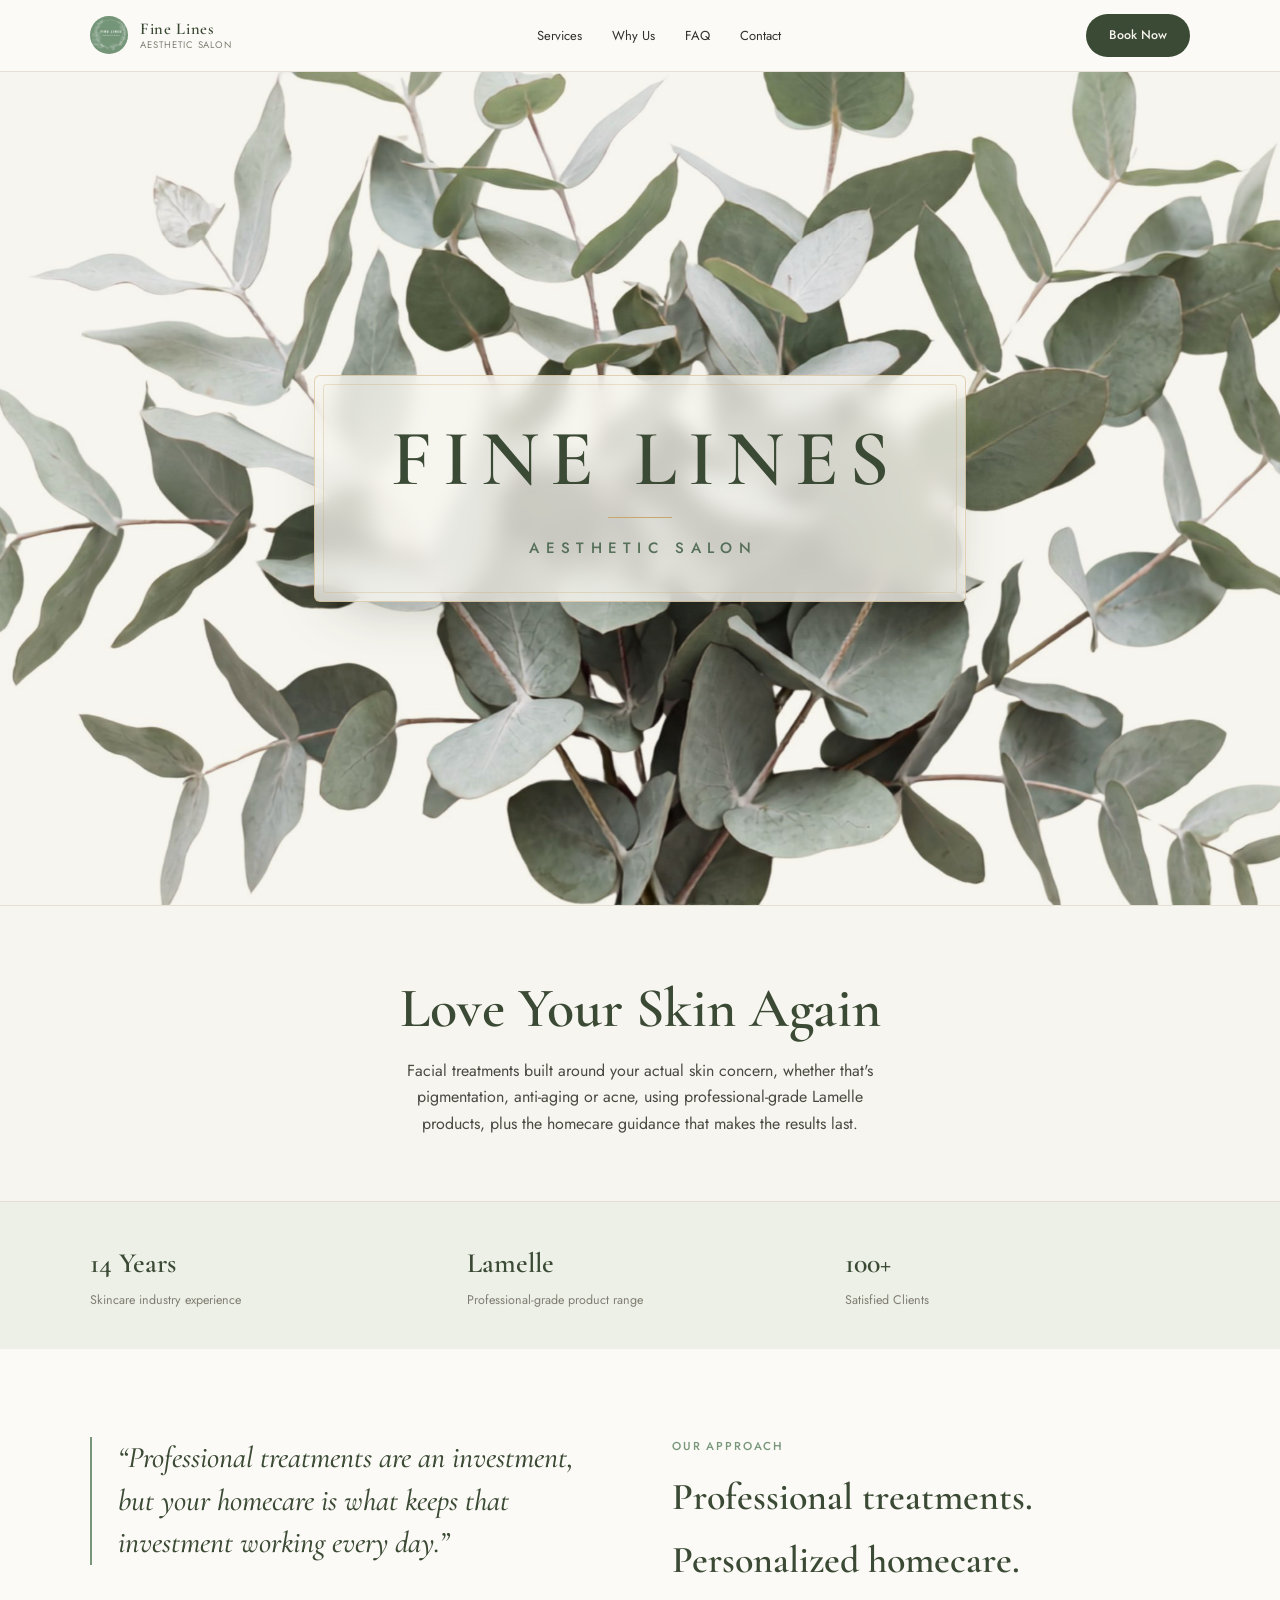
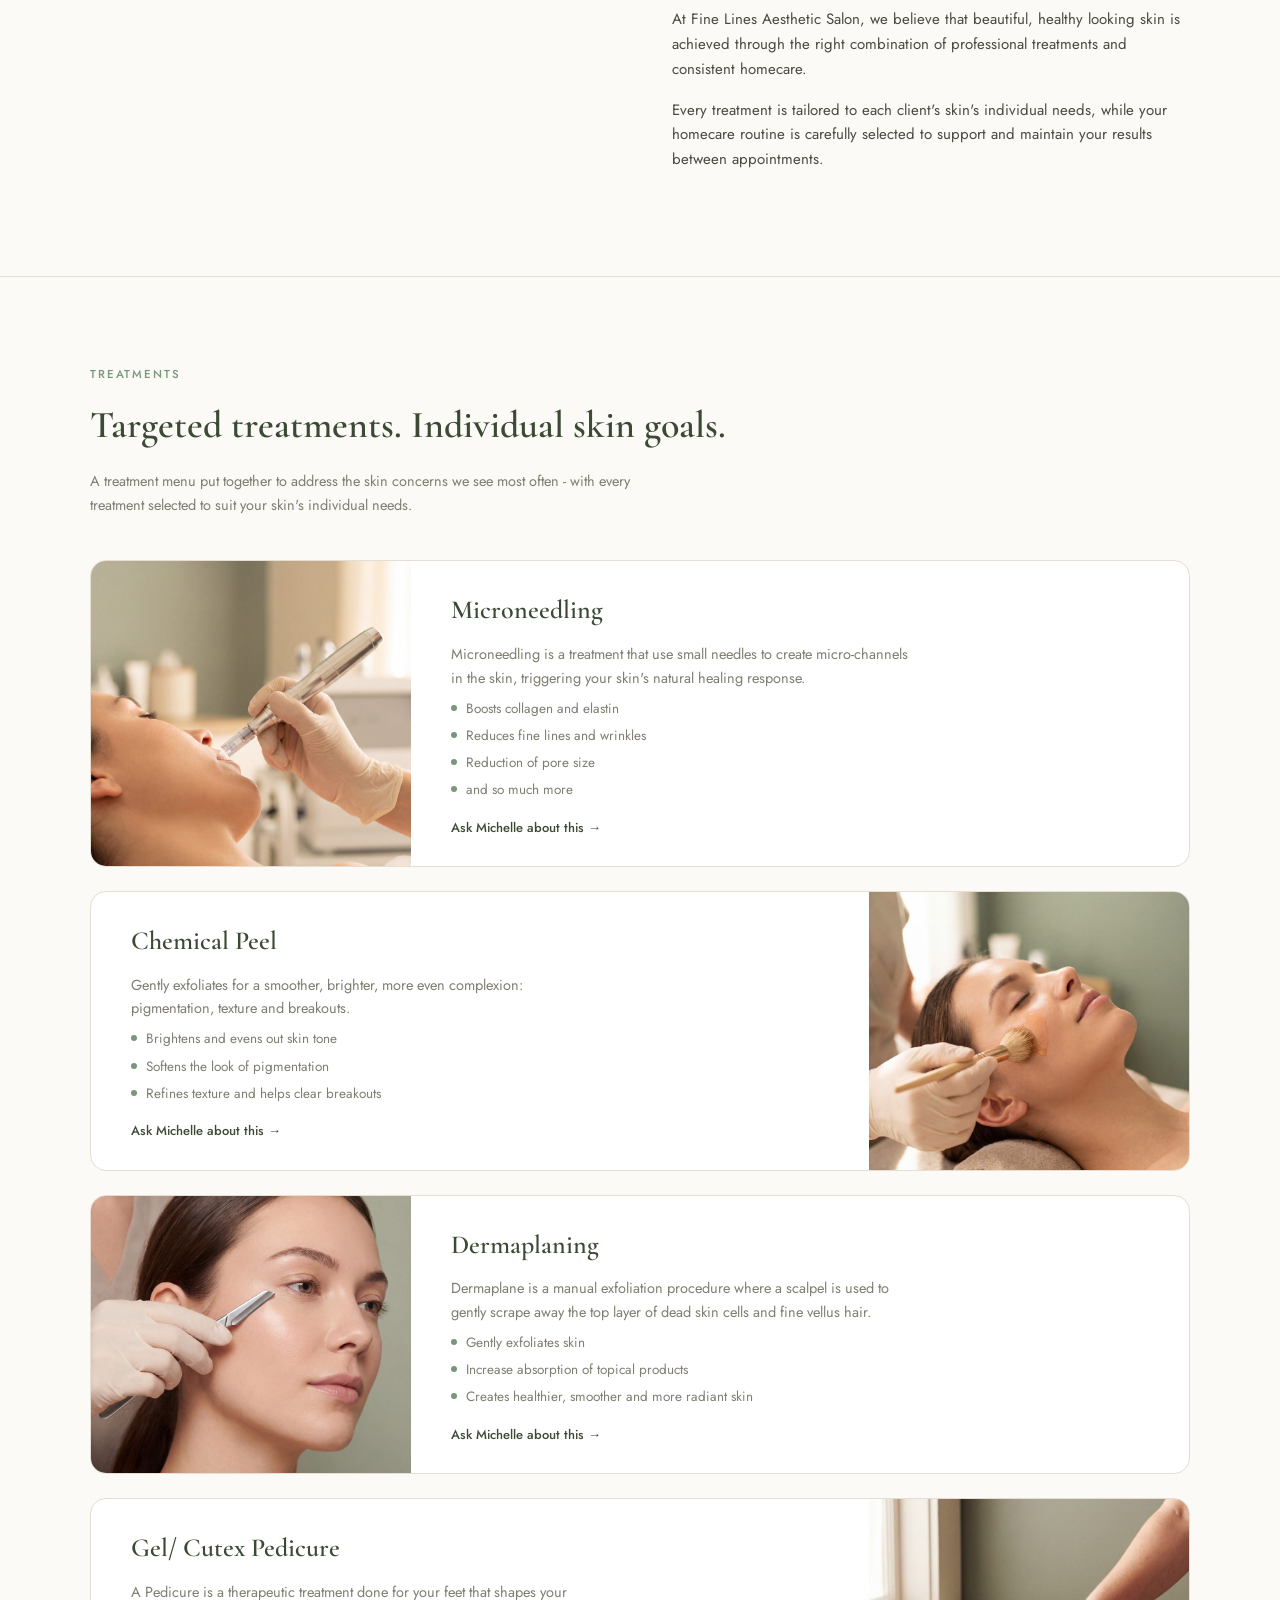
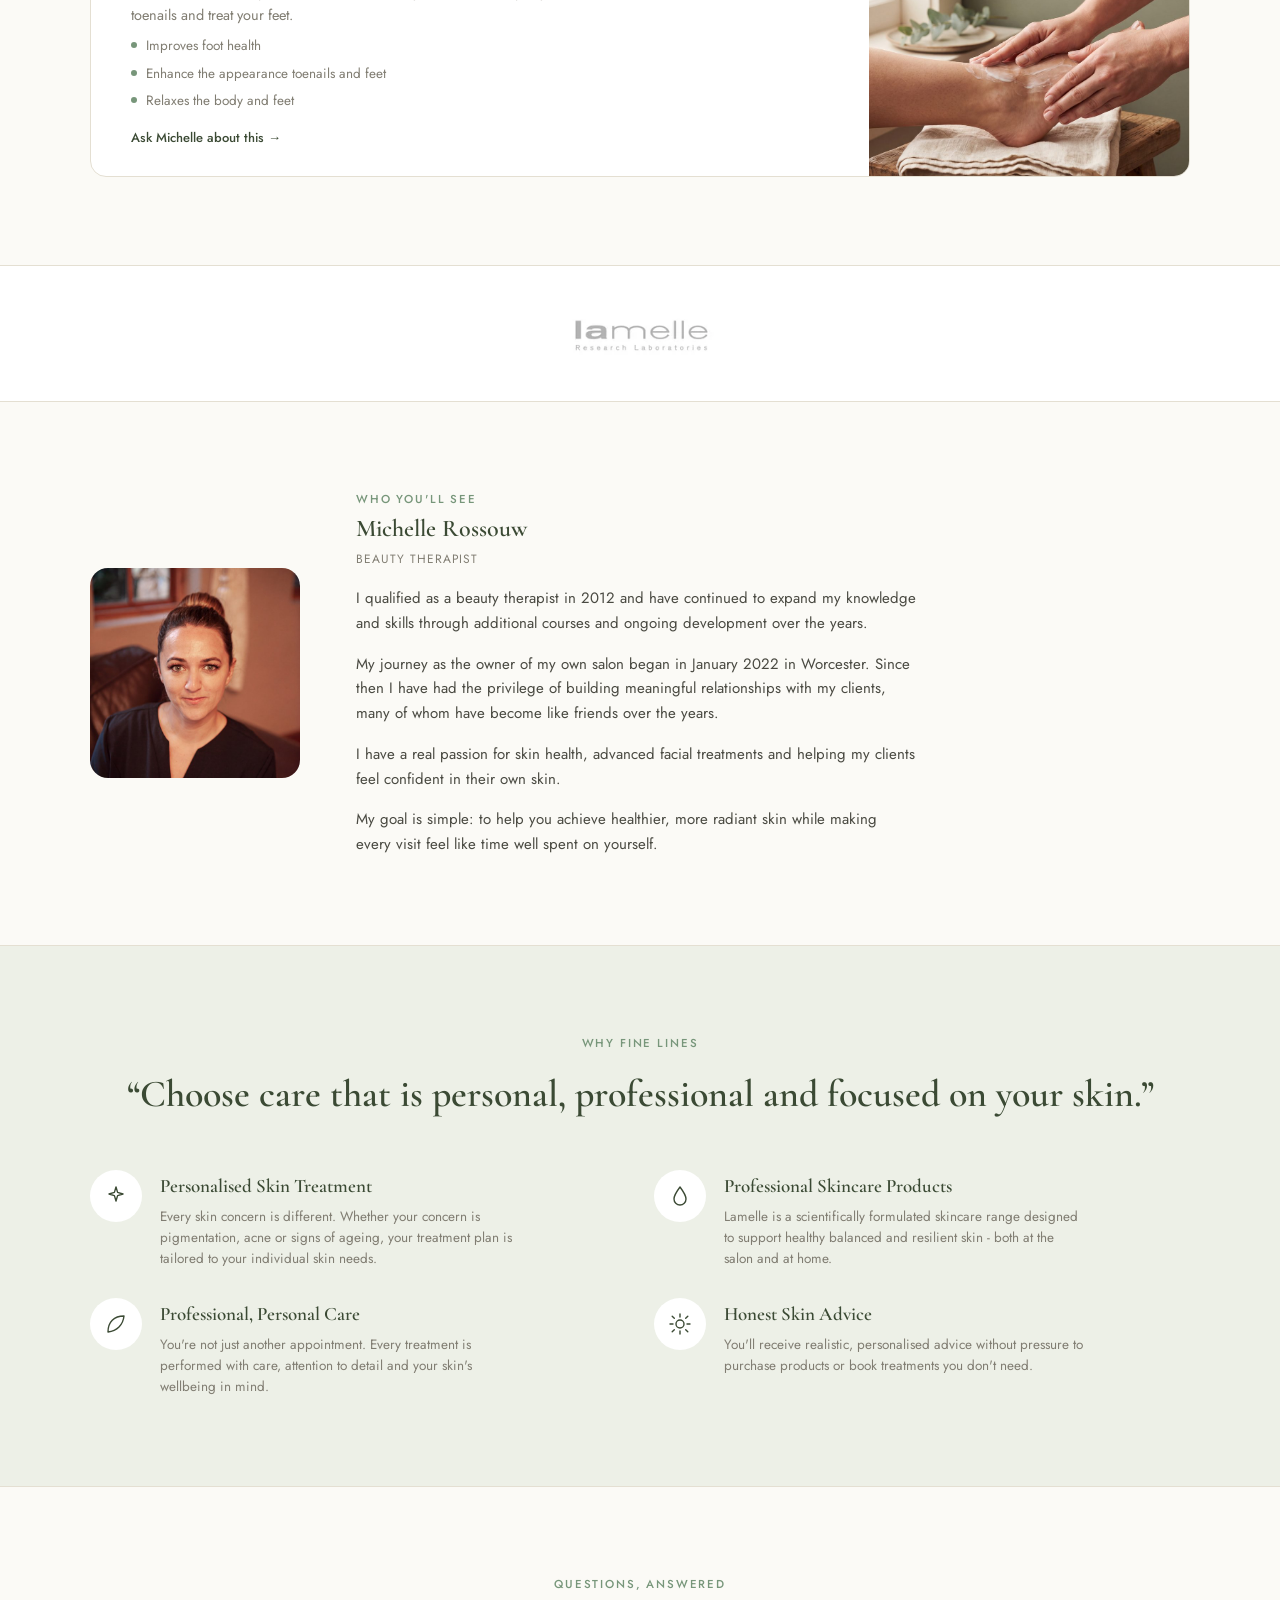
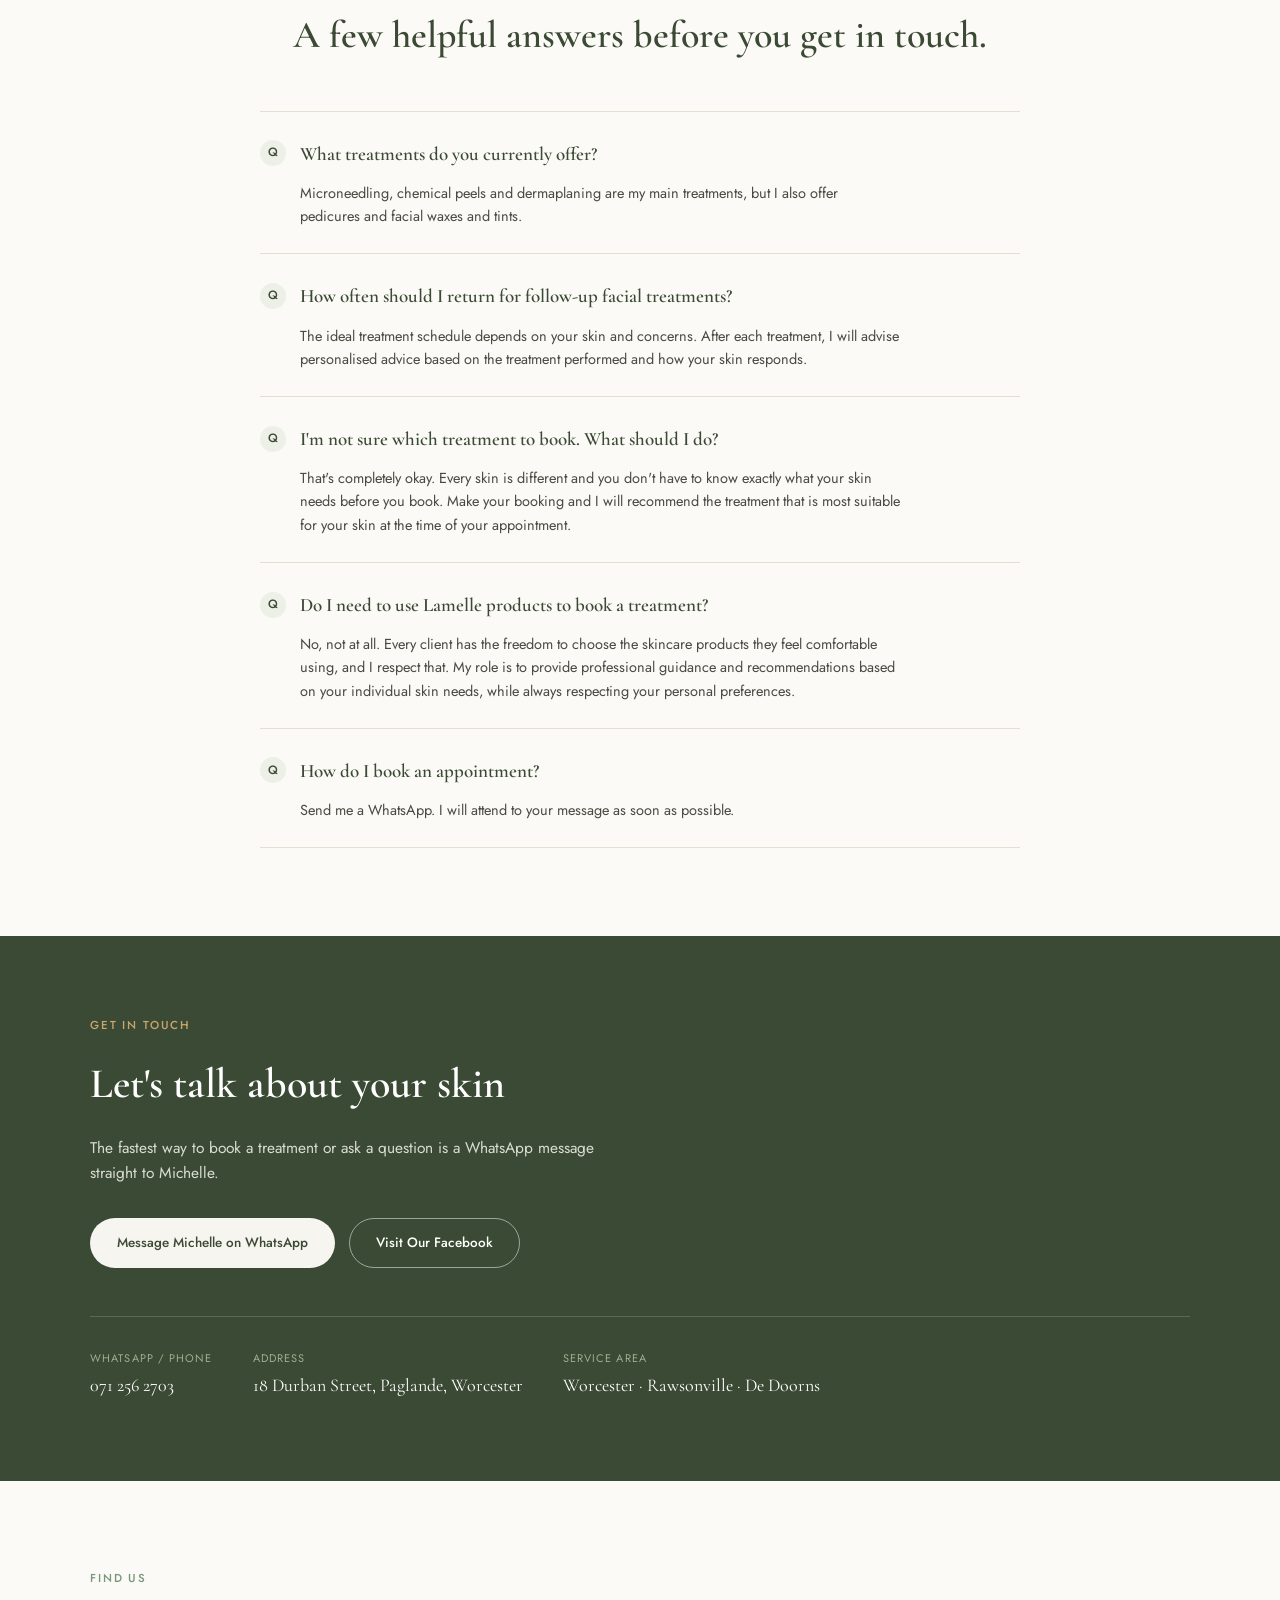
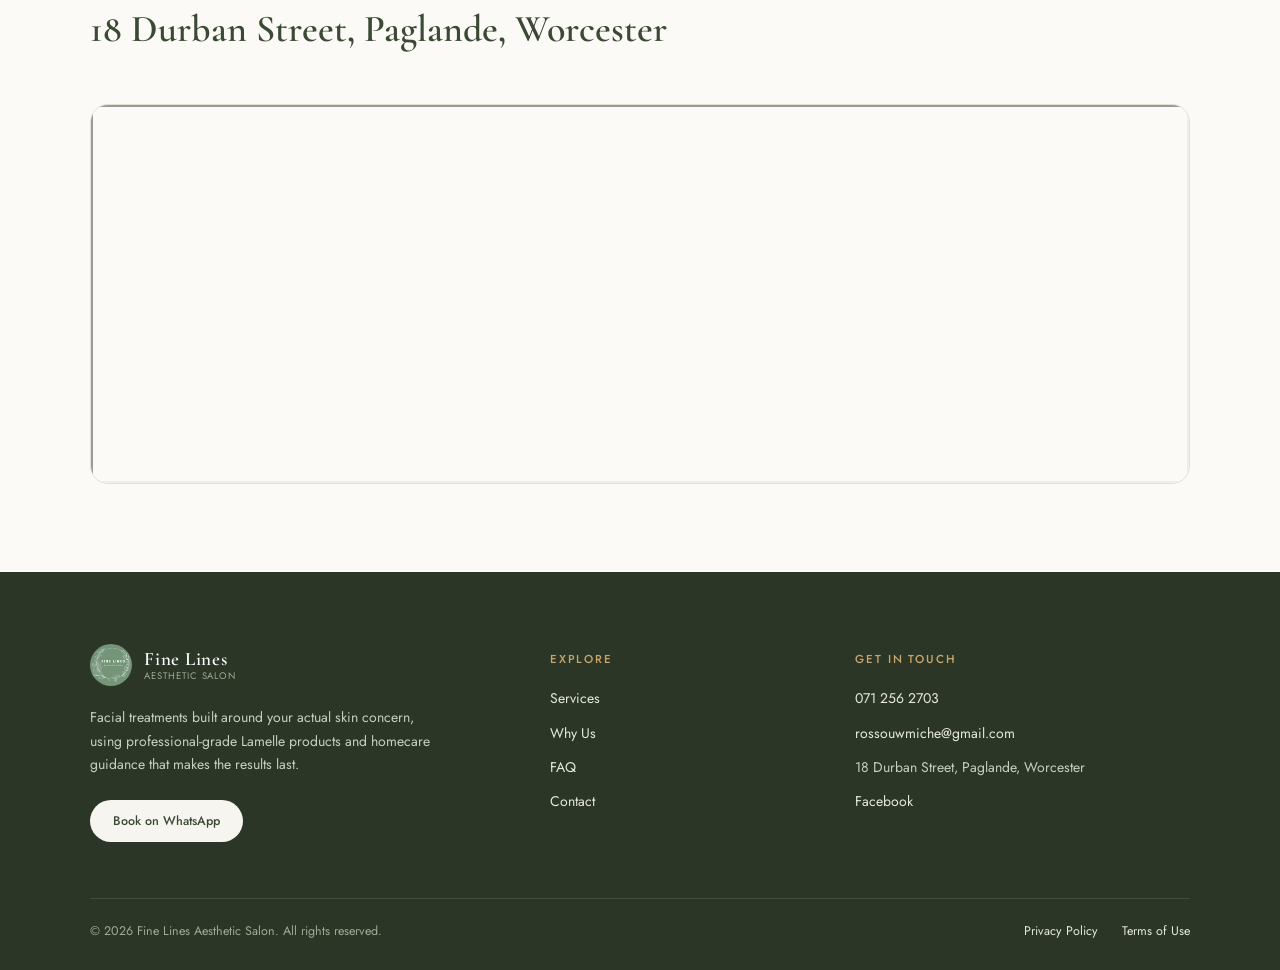
==== commit 037a599d: "Fix dermaplaning spelling and FAQ grammar Co-Authored-By: Claude Opus 5.5 <noreply@anthropic.com>" ====
--- a/index.html
+++ b/index.html
@@ -69,6 +69,7 @@
         <div class="topbar-actions">
           <a
             class="btn btn-primary btn-sm"
+            data-book
             href="https://wa.me/27712562703?text=Hi%20there.%0AI%20am%20interested%20in%20booking%20an%20appointment%20with%20you."
             target="_blank"
             rel="noopener"
@@ -248,11 +249,11 @@
             <div class="svc-media">
               <img
                 src="images/dermaplane.jpg"
-                alt="Dermaplanning treatment at Fine Lines Aesthetic Salon"
+                alt="Dermaplaning treatment at Fine Lines Aesthetic Salon"
               />
             </div>
             <div class="svc-content">
-              <div class="svc-name">Dermaplanning</div>
+              <div class="svc-name">Dermaplaning</div>
               <div class="svc-desc">
                 Dermaplane is a manual exfoliation procedure where a scalpel is
                 used to gently scrape away the top layer of dead skin cells and
@@ -265,7 +266,7 @@
               </ul>
               <a
                 class="svc-link"
-                href="https://wa.me/27712562703?text=Hi%20there%2C%0AI%20am%20interested%20in%20Dermaplanning%2C%20can%20you%20tell%20me%20more."
+                href="https://wa.me/27712562703?text=Hi%20there%2C%0AI%20am%20interested%20in%20Dermaplaning%2C%20can%20you%20tell%20me%20more."
                 target="_blank"
                 rel="noopener"
                 >Ask Michelle about this &rarr;</a
@@ -488,7 +489,7 @@
               offer?
             </div>
             <div class="faq-a">
-              Microneedling, chemical peels and dermaplanning is my main
+              Microneedling, chemical peels and dermaplaning are my main
               treatments, but I also offer pedicures and facial waxes and tints.
             </div>
           </div>
@@ -619,6 +620,7 @@
             </p>
             <a
               class="btn btn-primary btn-sm"
+              data-book
               href="https://wa.me/27712562703?text=Hi%20there.%0AI%20am%20interested%20in%20booking%20an%20appointment%20with%20you."
               target="_blank"
               rel="noopener"
--- a/css/styles.css
+++ b/css/styles.css
@@ -57,7 +57,7 @@
 .mobile-panel a:last-child{border-bottom:none;}
 
 /* buttons */
-.btn{display:inline-flex;align-items:center;gap:9px;font-size:13.5px;font-weight:500;padding:13px 26px;border-radius:26px;white-space:nowrap;border:1.4px solid transparent;cursor:pointer;}
+.btn{font-family:inherit;display:inline-flex;align-items:center;gap:9px;font-size:13.5px;font-weight:500;padding:13px 26px;border-radius:26px;white-space:nowrap;border:1.4px solid transparent;cursor:pointer;}
 .btn-primary{background:var(--forest);color:var(--cream);}
 .btn-primary:hover{background:var(--forest-deep);color:var(--cream);}
 .btn-secondary{background:transparent;color:var(--forest);border-color:var(--forest);}
@@ -229,3 +229,30 @@
   .legal-head{padding:48px 0 36px;}
   .legal-body{padding:40px 0 60px;}
 }
+
+/* booking modal */
+.book-modal{width:min(520px,calc(100% - 32px));max-height:calc(100% - 32px);padding:0;border:none;border-radius:20px;background:var(--paper);color:var(--ink);box-shadow:0 40px 80px -30px rgba(43,54,39,0.5);}
+.book-modal::backdrop{background:rgba(43,54,39,0.55);backdrop-filter:blur(3px);}
+.book-form{position:relative;display:flex;flex-direction:column;gap:16px;padding:40px 40px 32px;}
+.book-form h2{font-family:'Cormorant Garamond',Georgia,serif;font-size:32px;font-weight:600;color:var(--forest);line-height:1.15;margin:-6px 0 0;}
+.book-intro{font-size:14px;color:var(--muted);margin:-4px 0 6px;}
+.book-close{position:absolute;top:16px;right:16px;width:36px;height:36px;border-radius:50%;border:1px solid var(--hair);background:transparent;font-size:22px;line-height:1;color:var(--forest);cursor:pointer;}
+.book-close:hover{background:var(--sage-soft);}
+.book-field{display:flex;flex-direction:column;gap:6px;font-size:12.5px;font-weight:500;color:var(--forest);}
+.book-field em{font-style:normal;font-weight:400;color:var(--muted);}
+.book-field input{font:inherit;font-size:15px;font-weight:400;color:var(--ink);padding:12px 14px;border:1px solid var(--hair);border-radius:10px;background:#fff;}
+.book-field input:focus,.book-chip input:focus-visible + span{outline:2px solid var(--sage);outline-offset:1px;}
+.book-services{border:none;margin:4px 0 0;padding:0;display:flex;flex-wrap:wrap;gap:8px;}
+.book-services legend{font-size:12.5px;font-weight:500;color:var(--forest);padding:0;margin-bottom:10px;}
+.book-chip{position:relative;cursor:pointer;}
+.book-chip input{position:absolute;opacity:0;pointer-events:none;}
+.book-chip span{display:inline-block;font-size:13px;padding:8px 16px;border:1px solid var(--hair);border-radius:20px;background:#fff;color:var(--ink);transition:background .15s,border-color .15s,color .15s;}
+.book-chip:hover span{border-color:var(--sage);}
+.book-chip input:checked + span{background:var(--forest);border-color:var(--forest);color:var(--cream);}
+.book-error{font-size:13px;color:#a2452f;margin:0;}
+.book-submit{justify-content:center;margin-top:6px;}
+.book-note{font-size:11.5px;color:var(--muted);text-align:center;margin:0;}
+@media (max-width:760px){
+  .book-form{padding:32px 22px 24px;}
+  .book-form h2{font-size:27px;padding-right:40px;}
+}
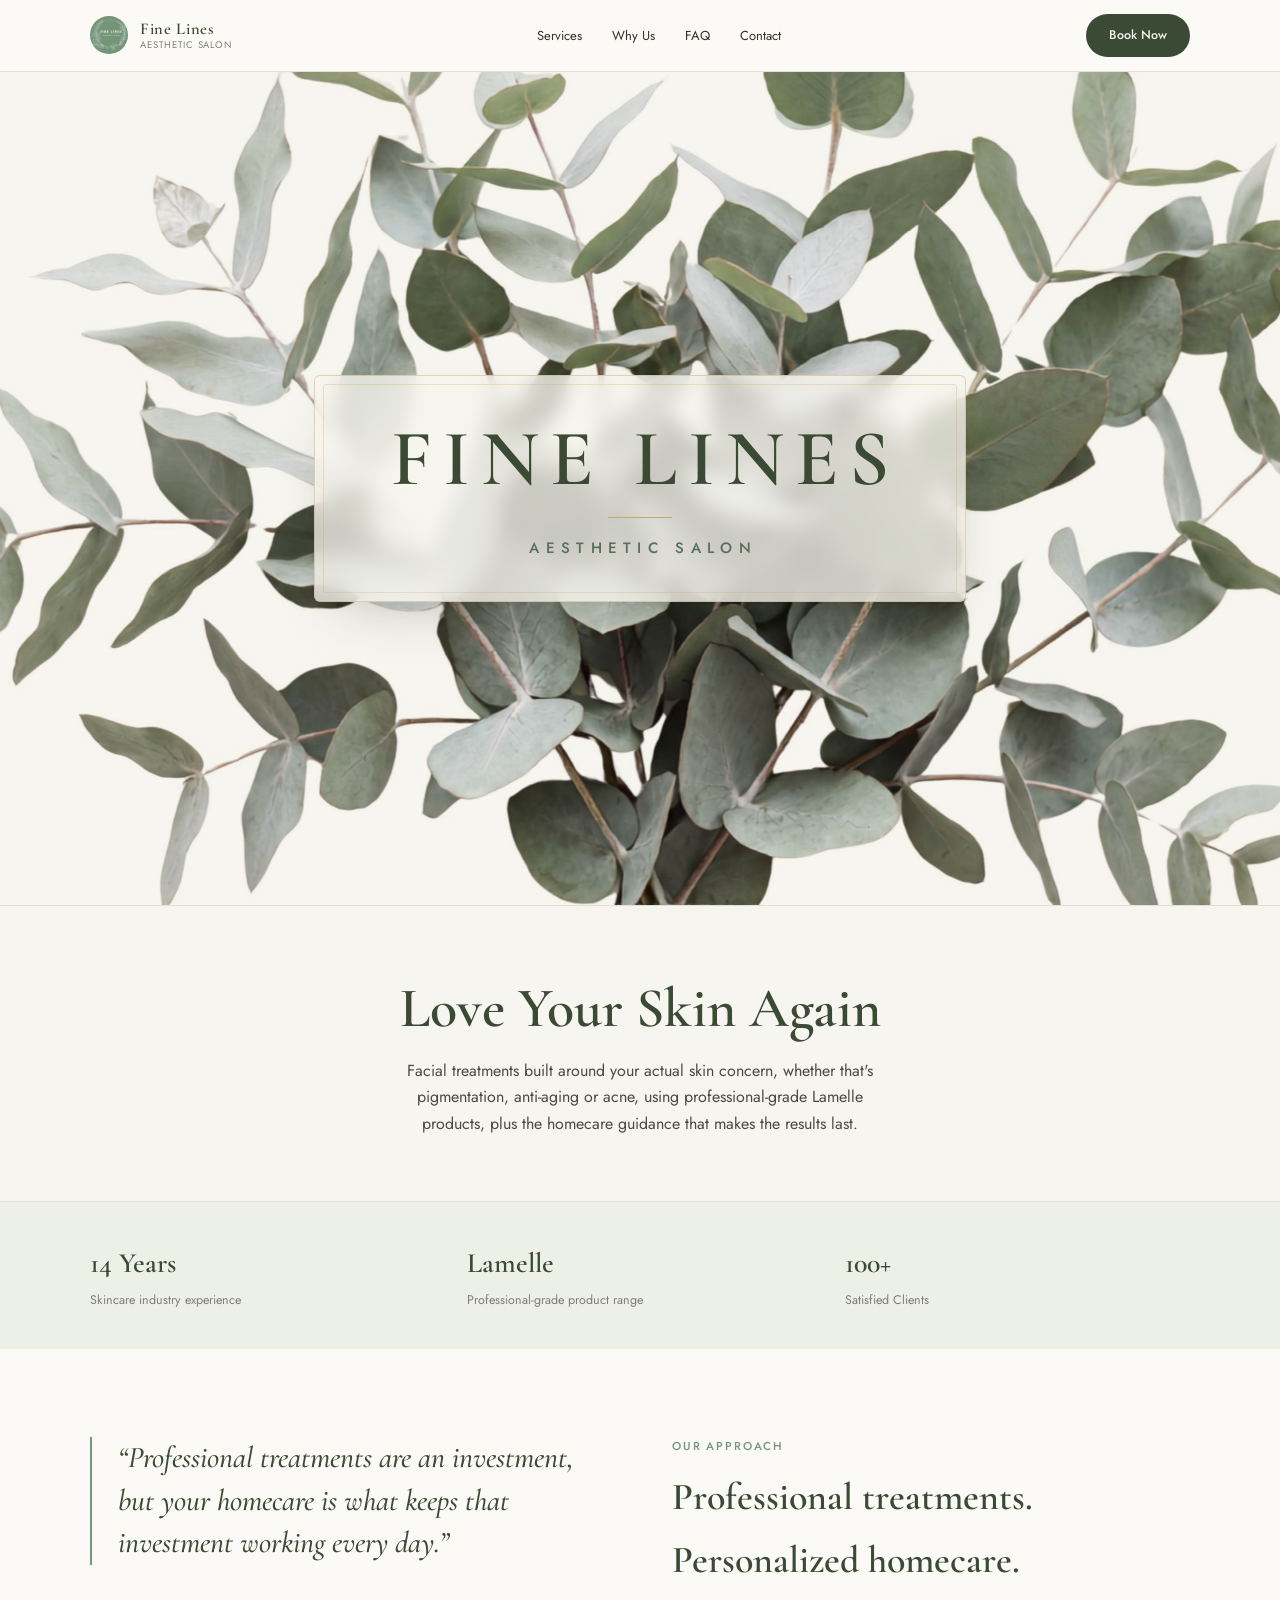
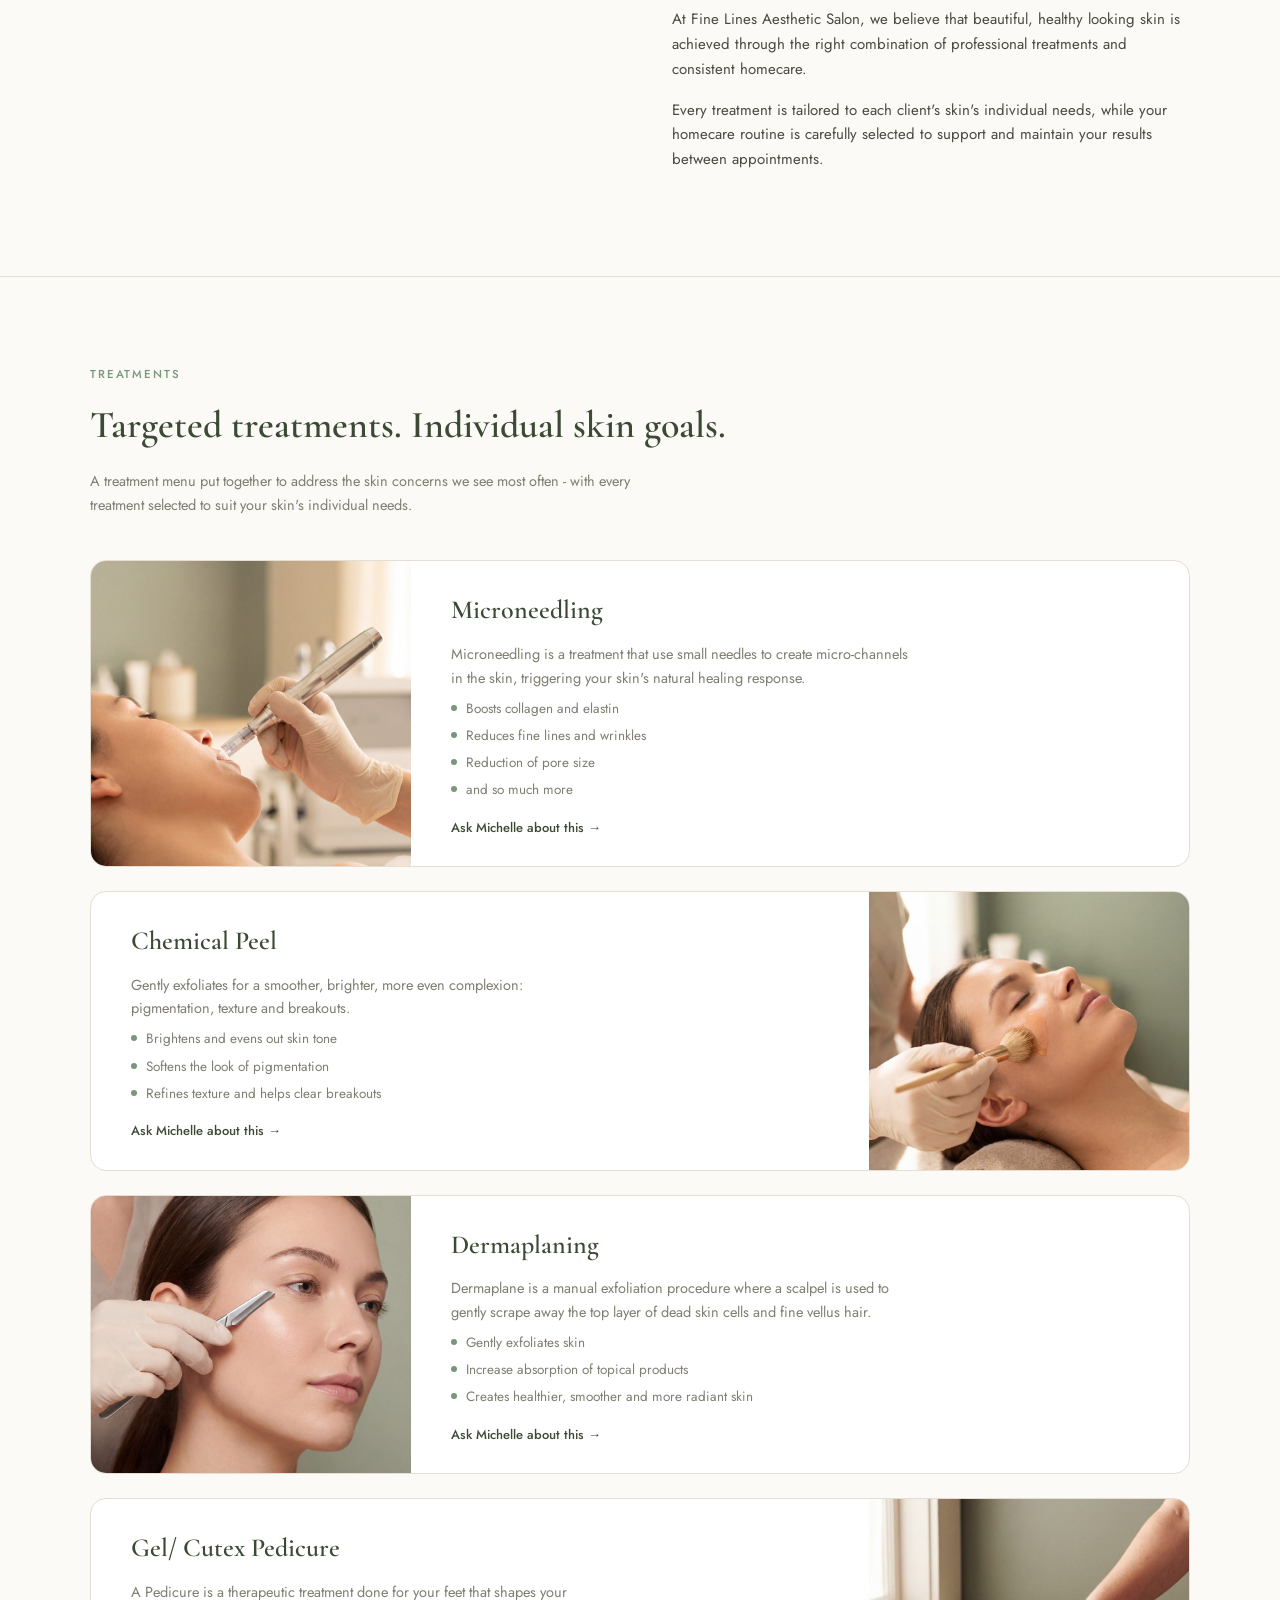
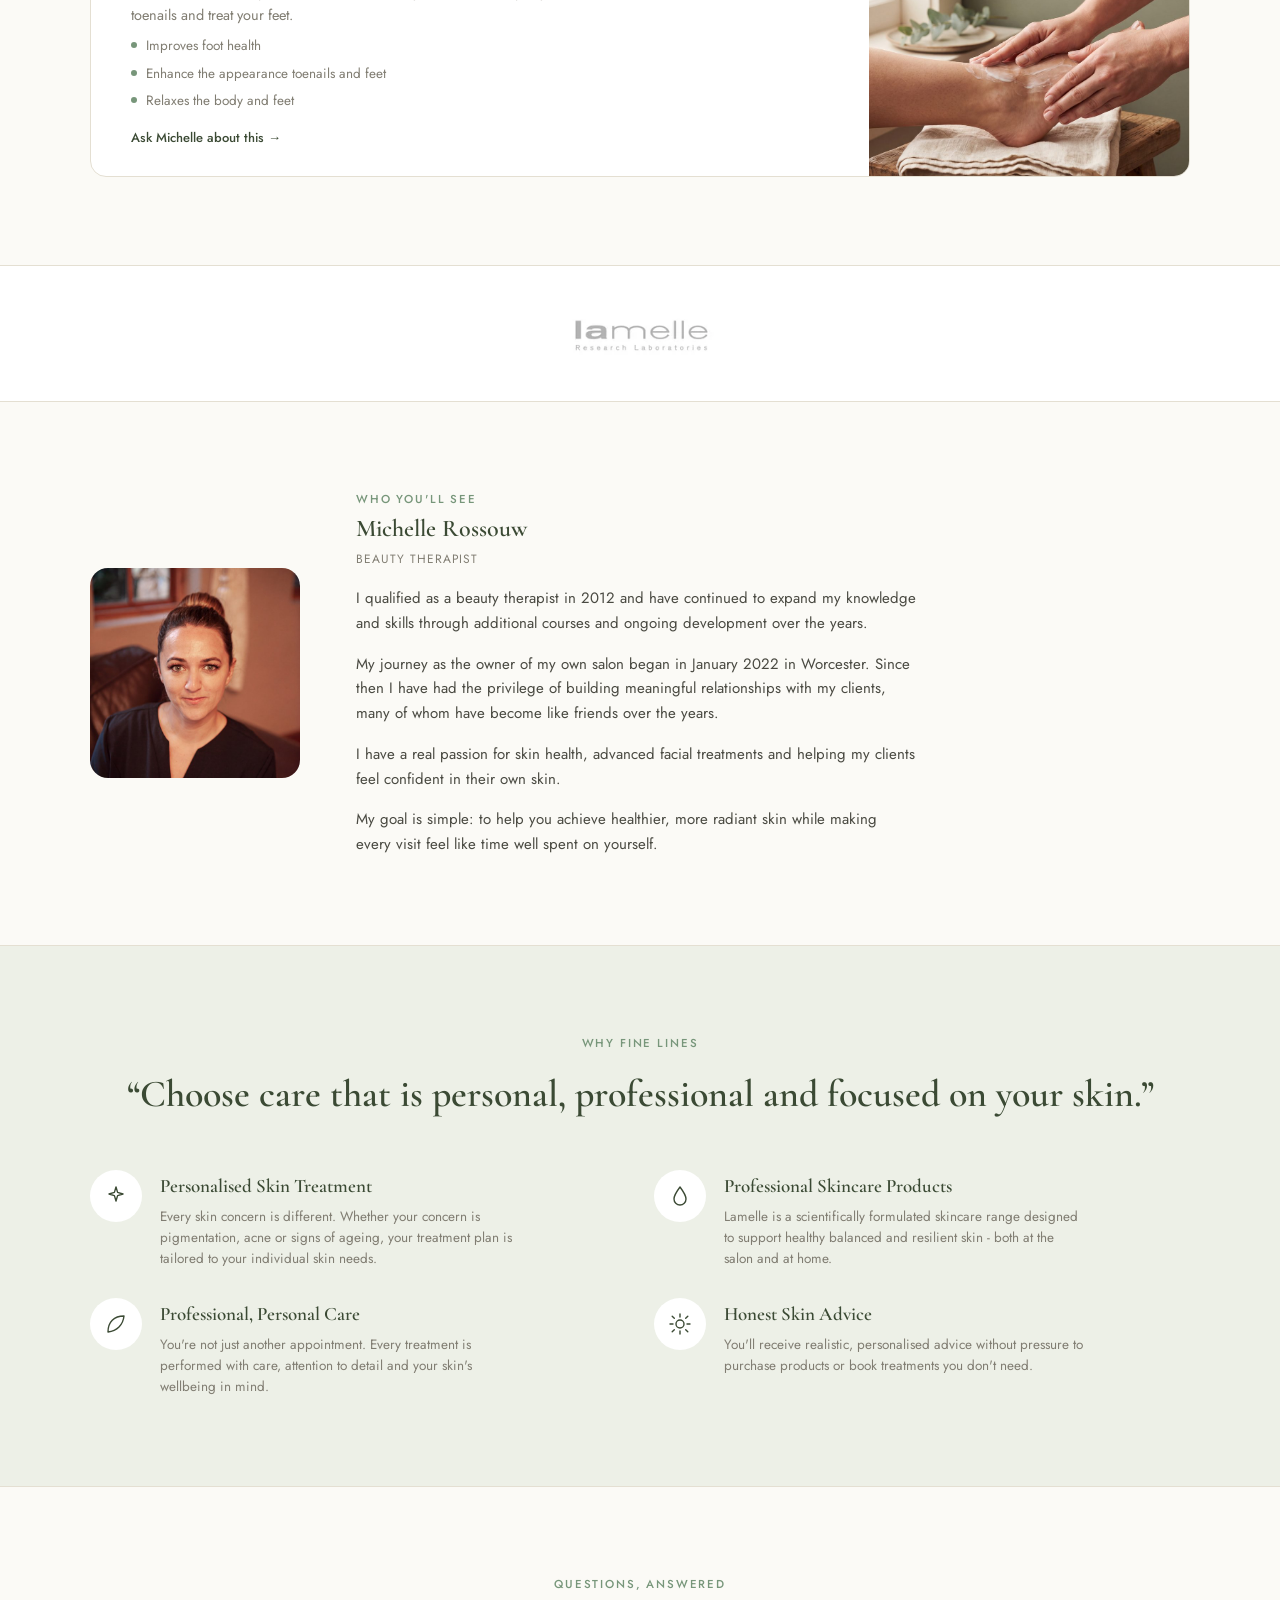
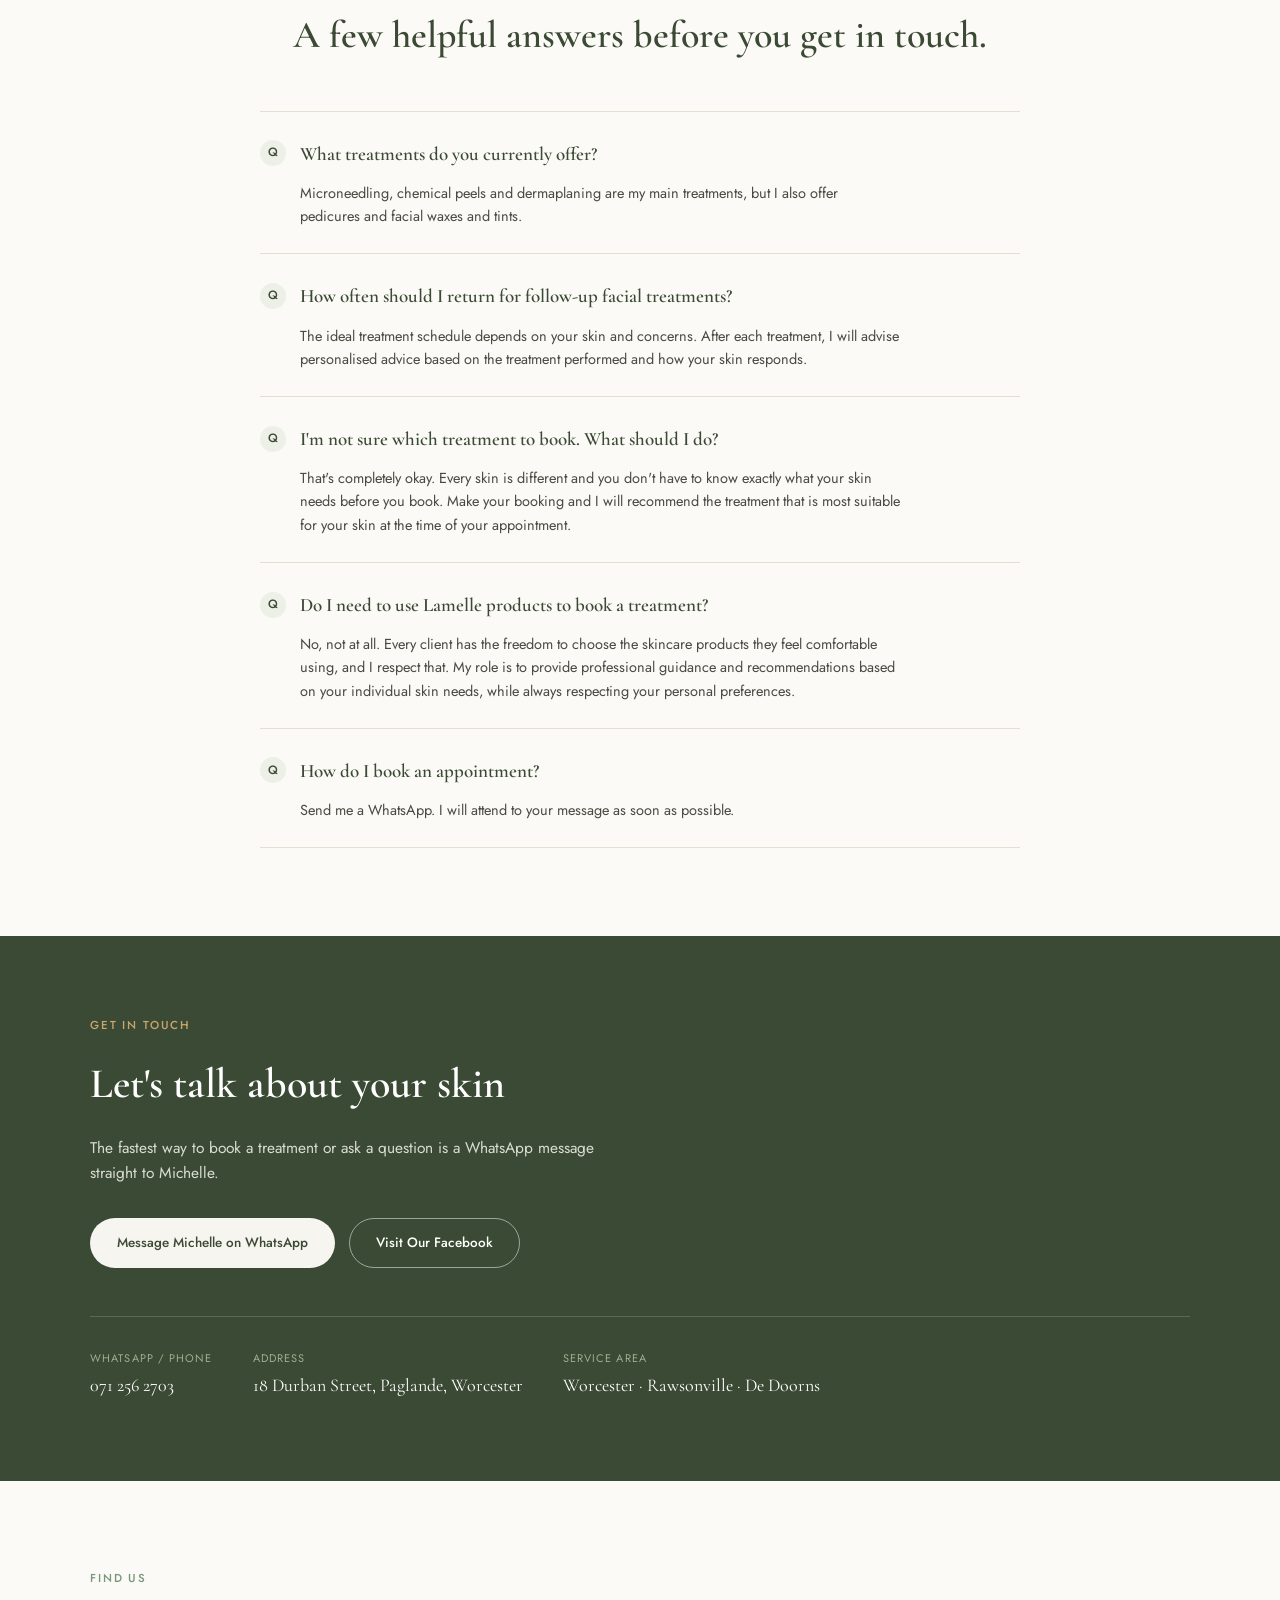
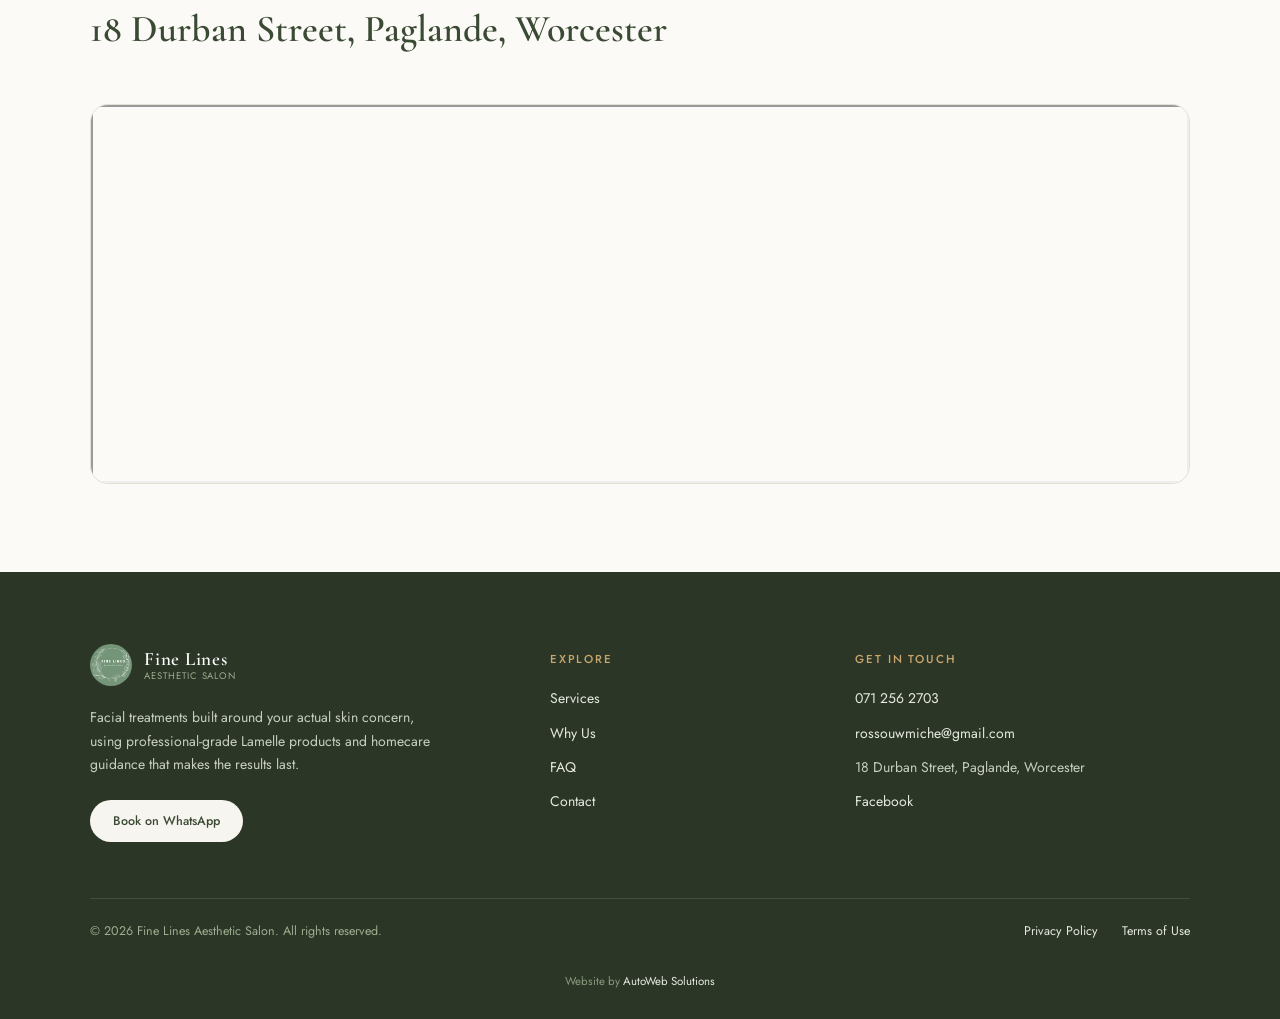
==== commit 411b0b83: "Add AutoWeb Solutions credit to footer Co-Authored-By: Claude Opus 5.5 <noreply@anthropic.com>" ====
--- a/index.html
+++ b/index.html
@@ -666,6 +666,12 @@
             <a href="privacy.html">Privacy Policy</a>
             <a href="terms.html">Terms of Use</a>
           </nav>
+          <div class="foot-credit">
+            Website by
+            <a href="https://autowebsolutions.co.za" target="_blank" rel="noopener"
+              >AutoWeb Solutions</a
+            >
+          </div>
         </div>
       </div>
     </footer>
--- a/css/styles.css
+++ b/css/styles.css
@@ -185,6 +185,7 @@
 .site-footer a:not(.btn):hover{color:var(--gold);}
 .foot-bottom{border-top:1px solid rgba(255,255,255,0.12);padding:22px 0 28px;display:flex;justify-content:space-between;align-items:center;gap:16px;flex-wrap:wrap;font-size:12.5px;color:#9fae90;}
 .foot-legal{display:flex;gap:24px;}
+.foot-credit{width:100%;text-align:center;font-size:11.5px;color:#8a9a7d;padding-top:14px;}
 
 /* legal pages */
 .legal-head{background:var(--cream);border-bottom:1px solid var(--hair);padding:72px 0 48px;}
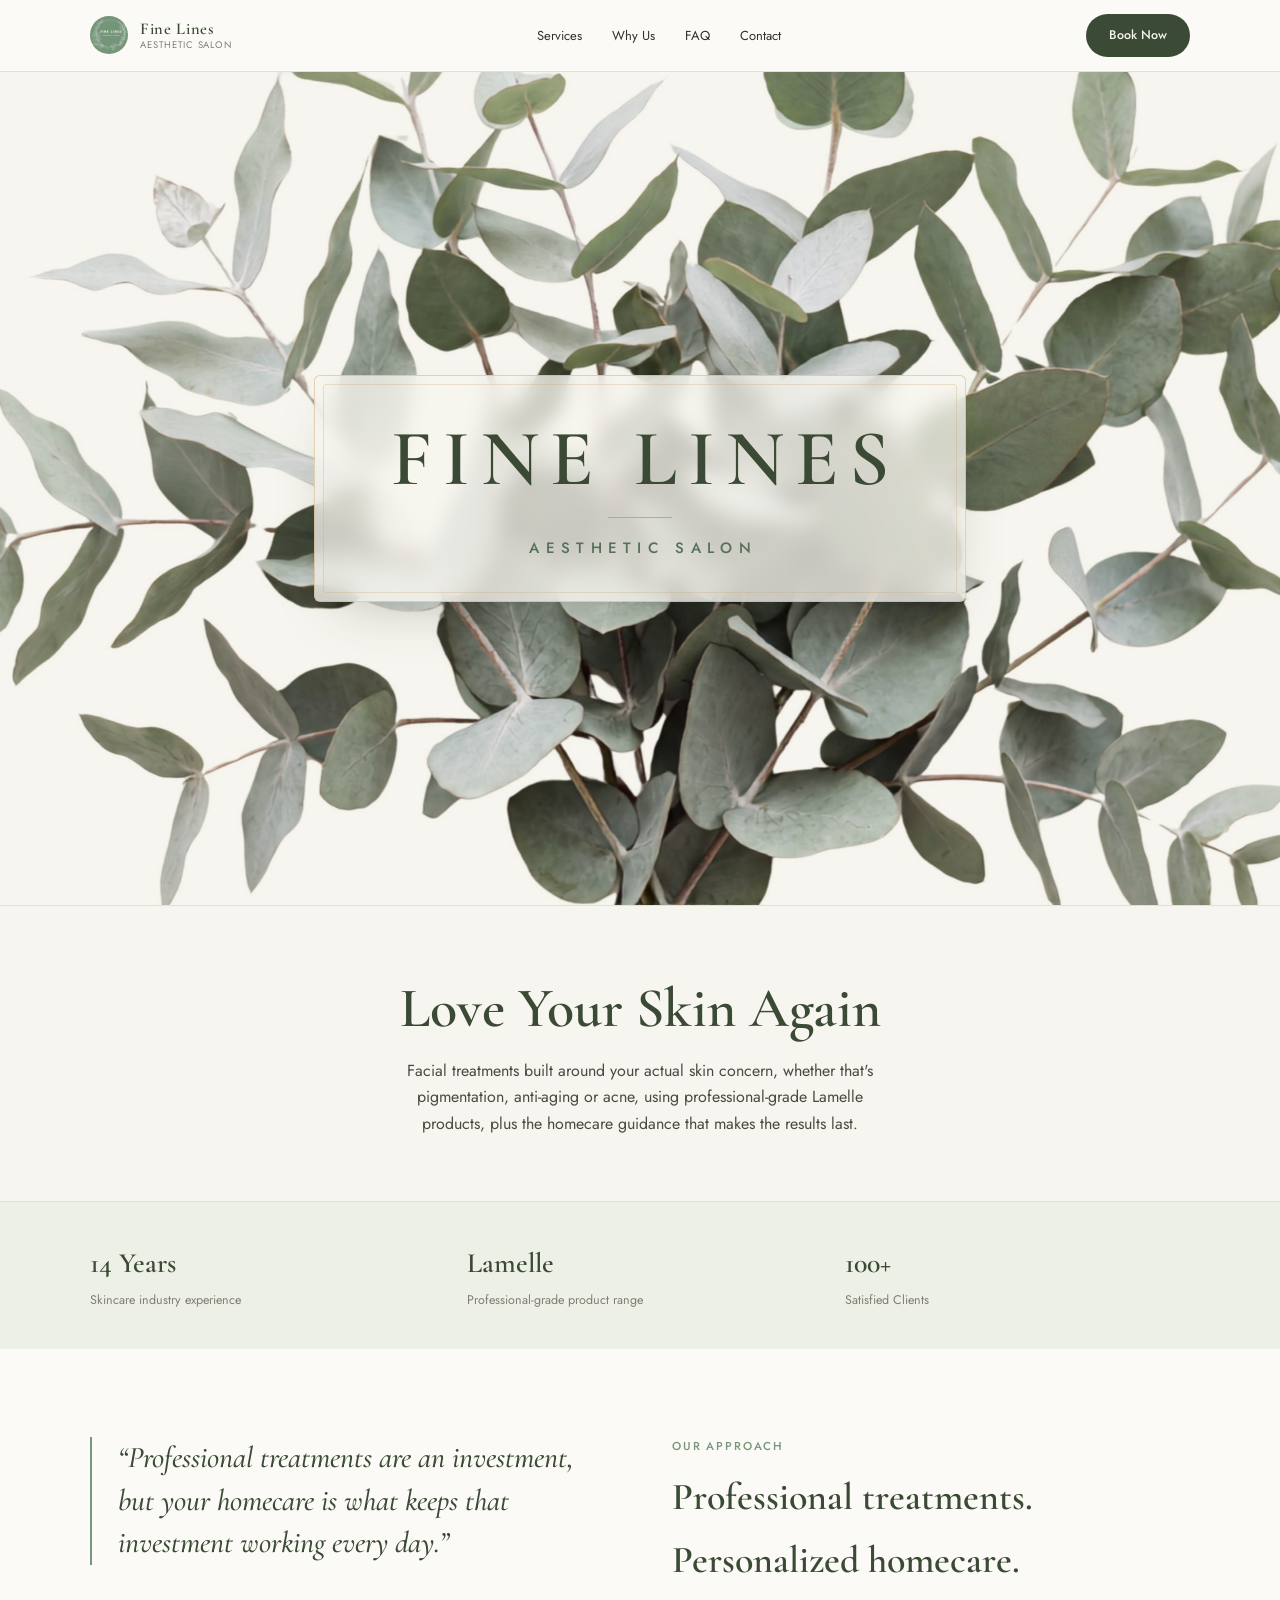
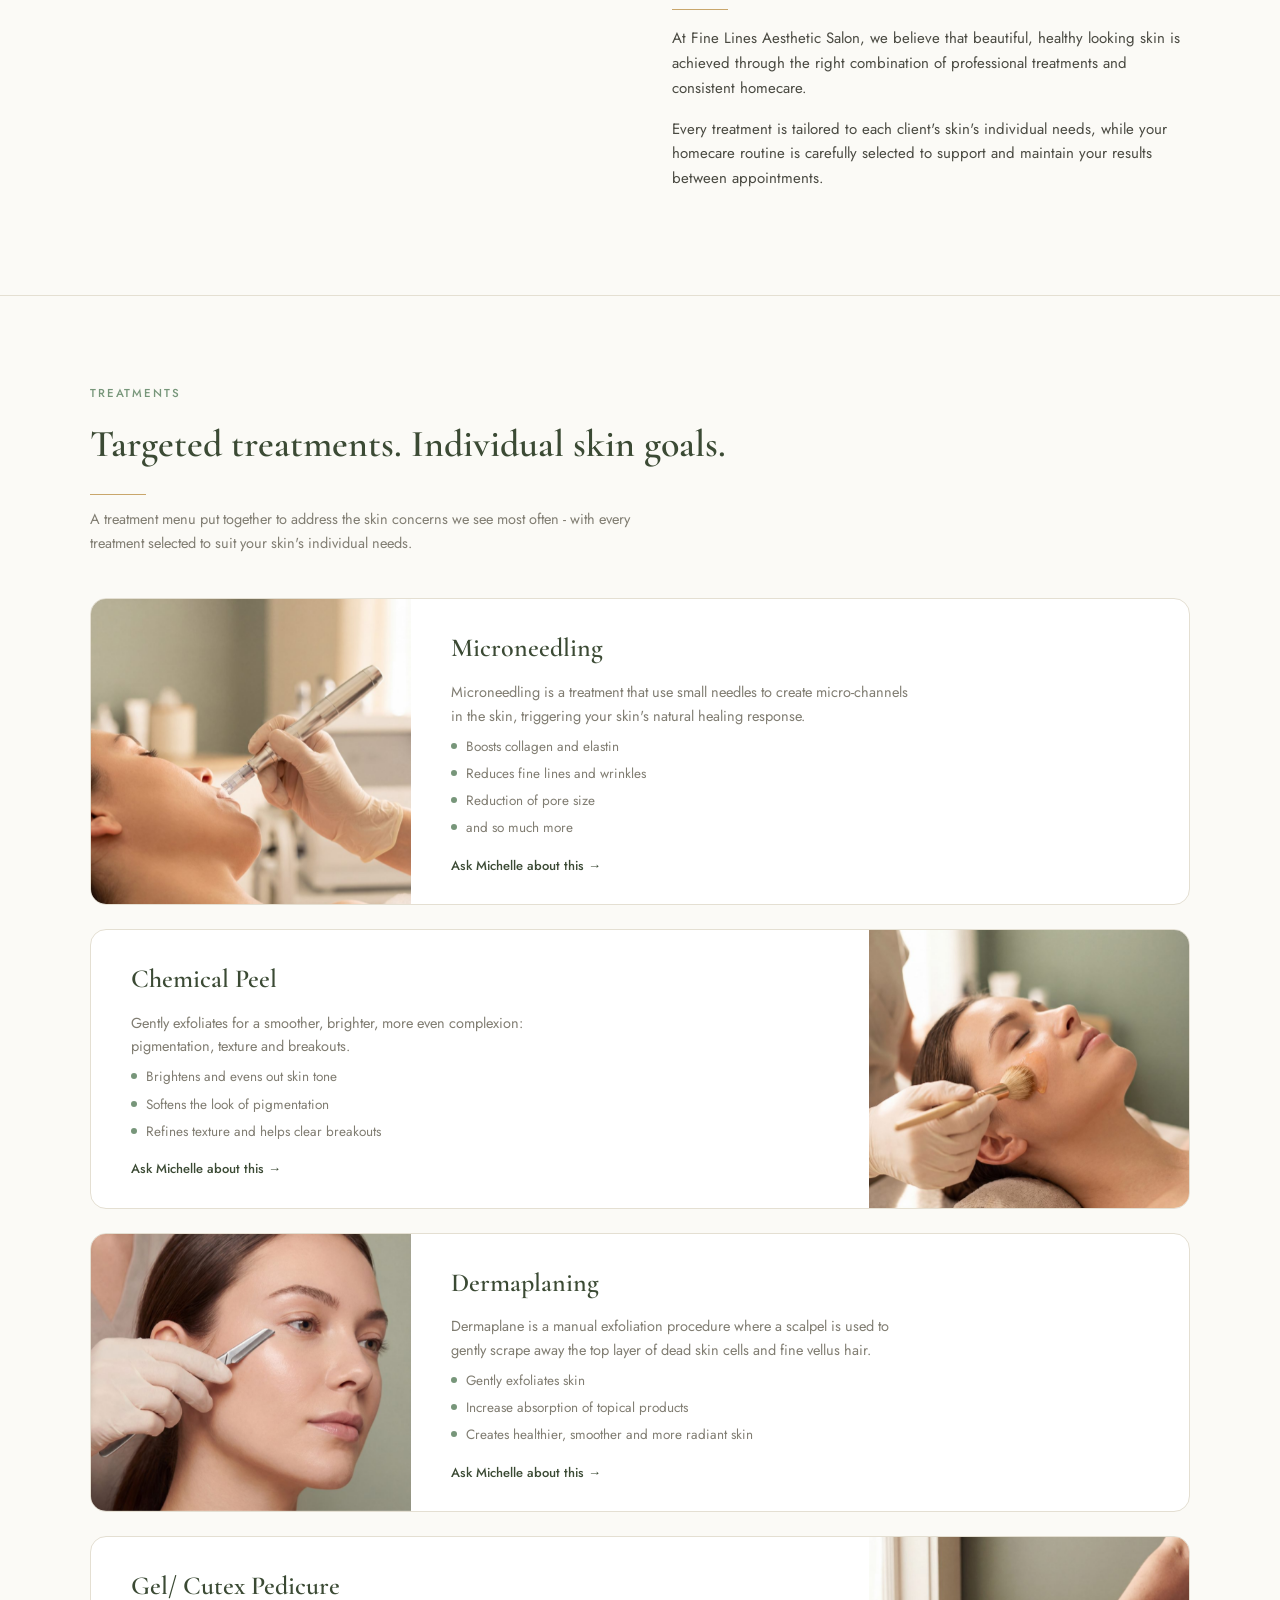
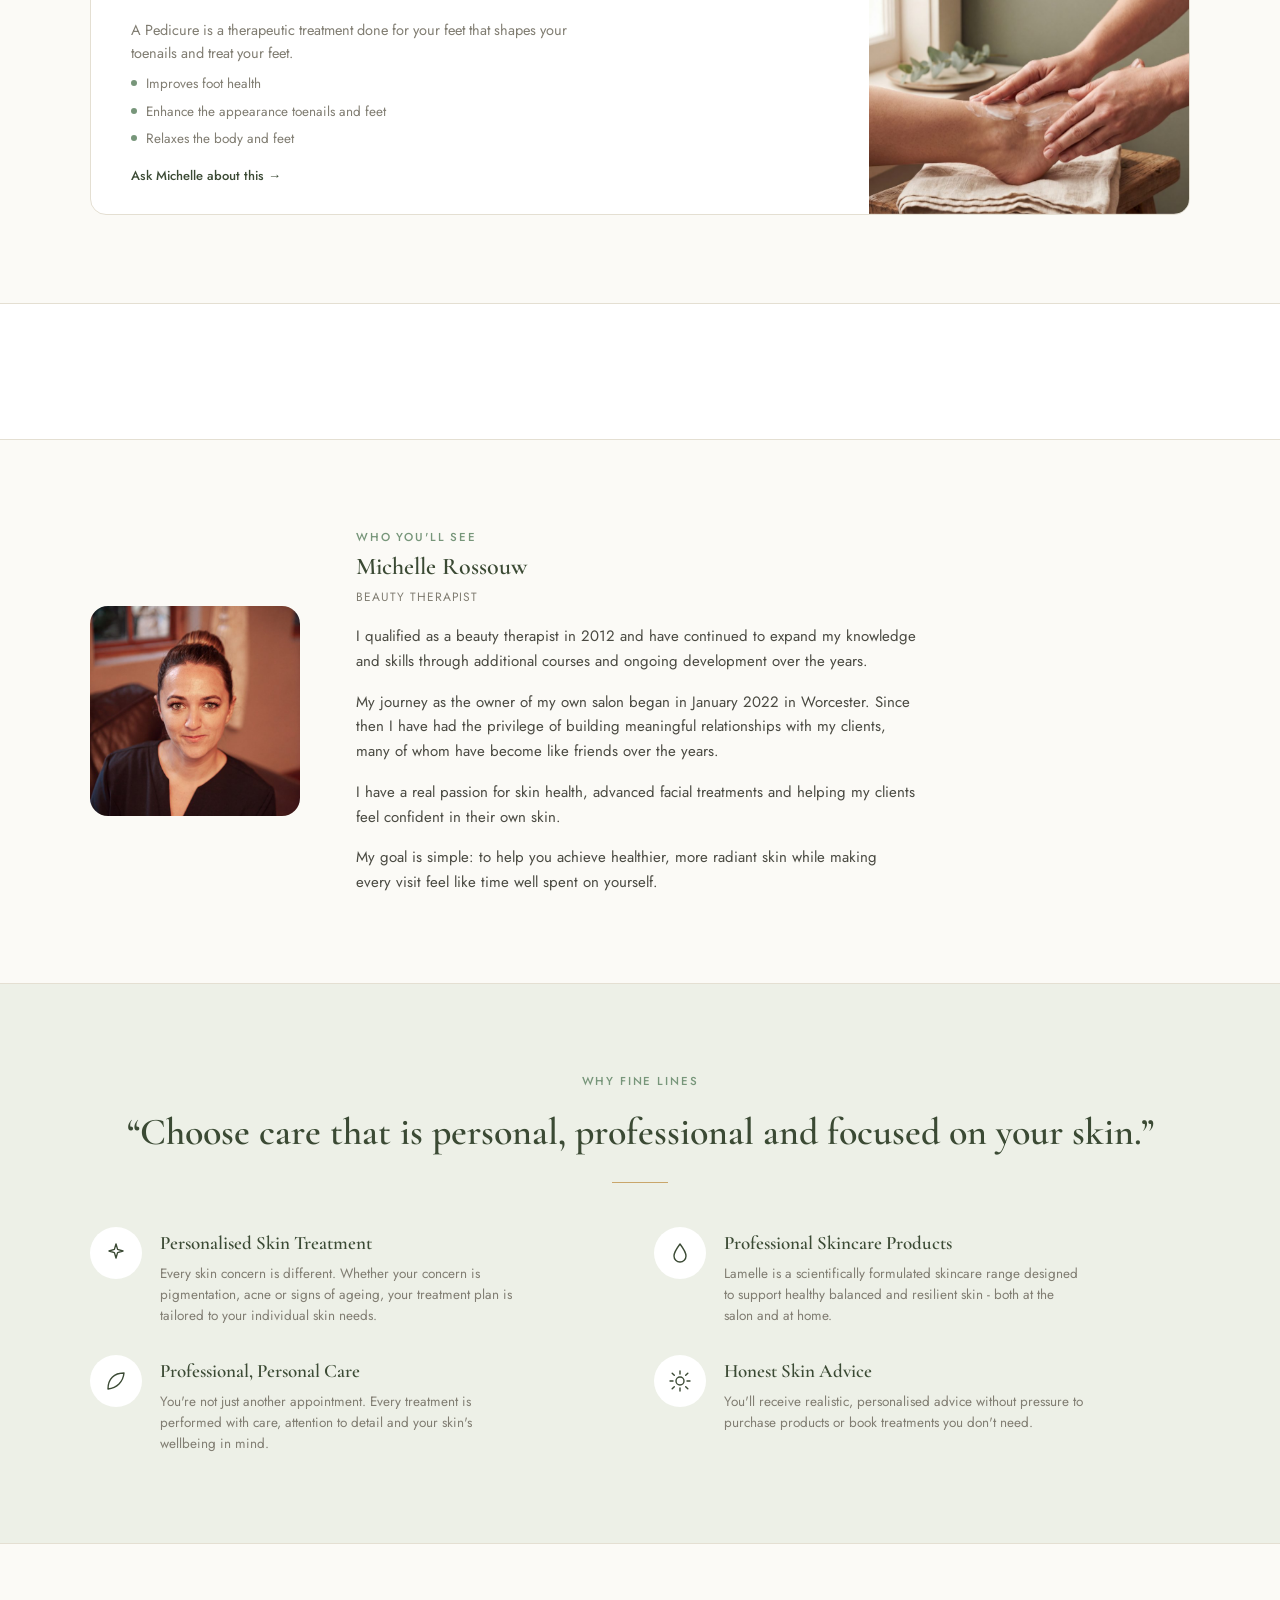
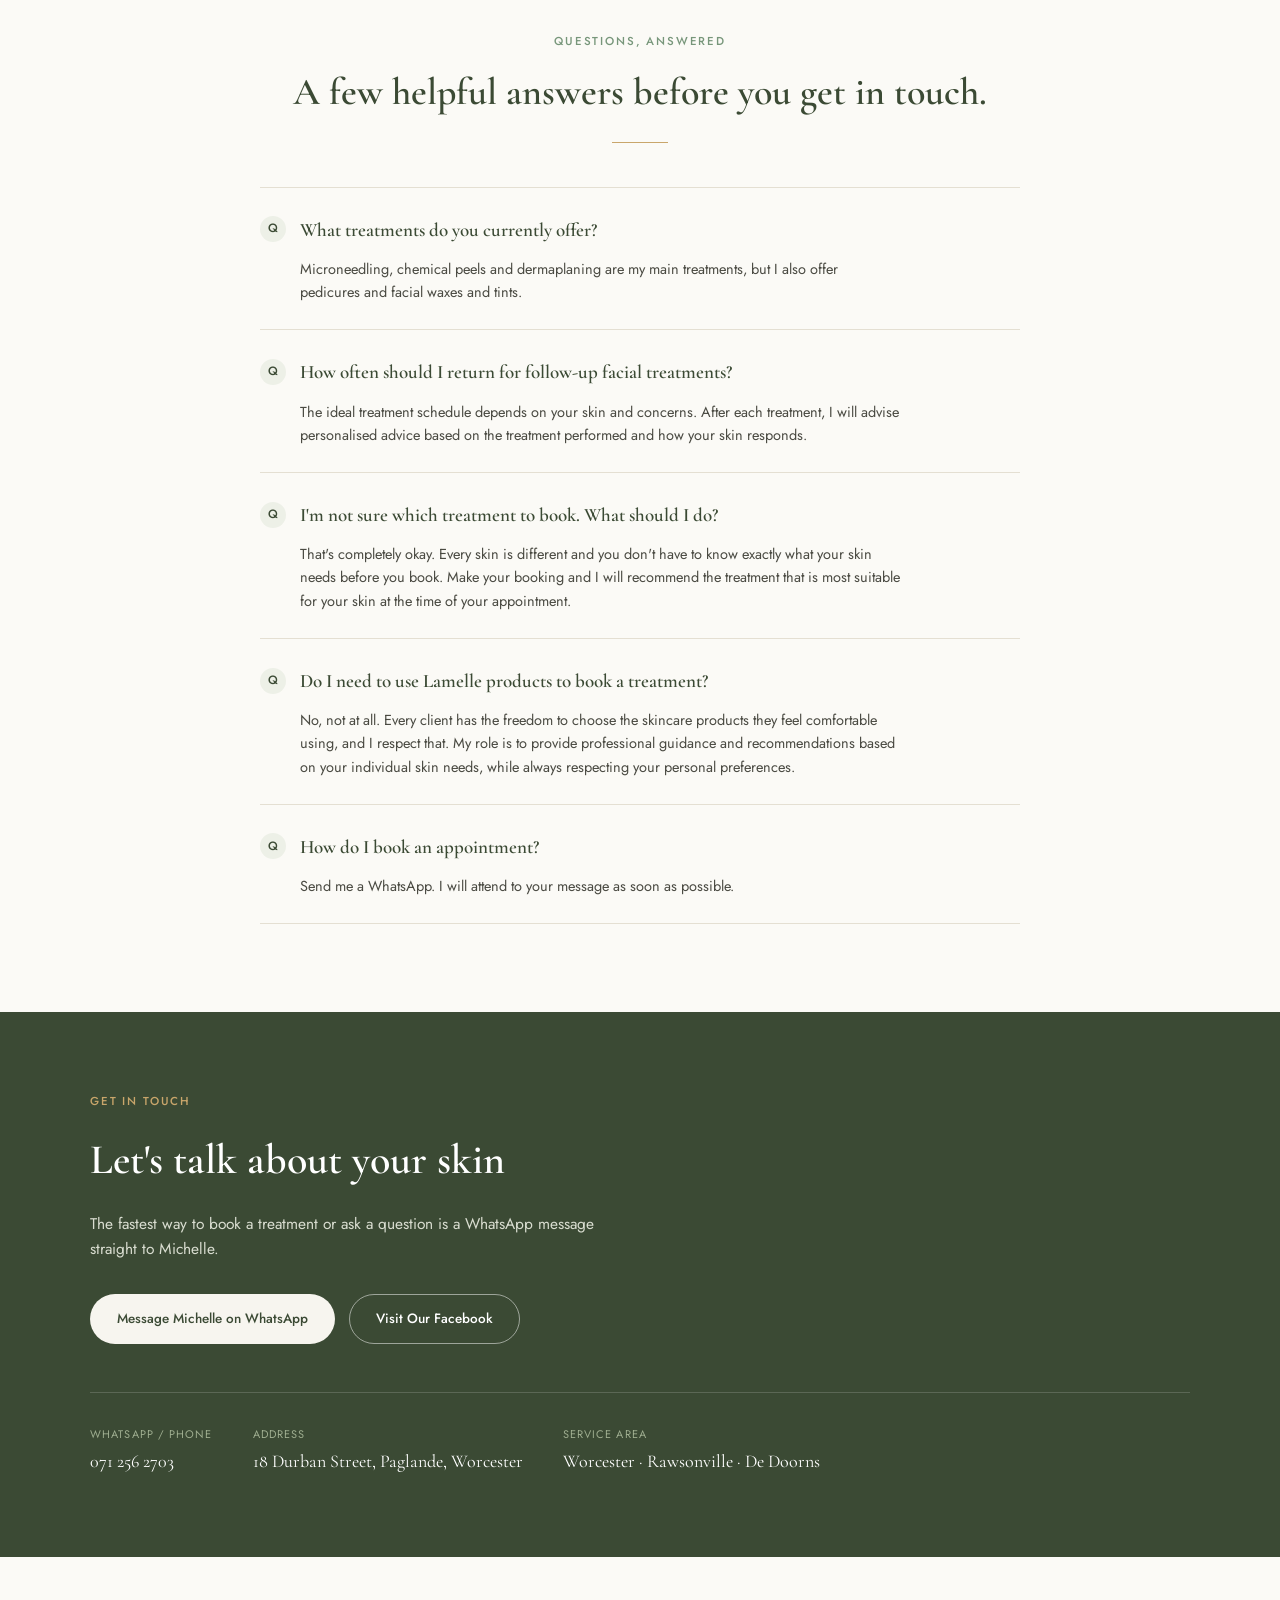
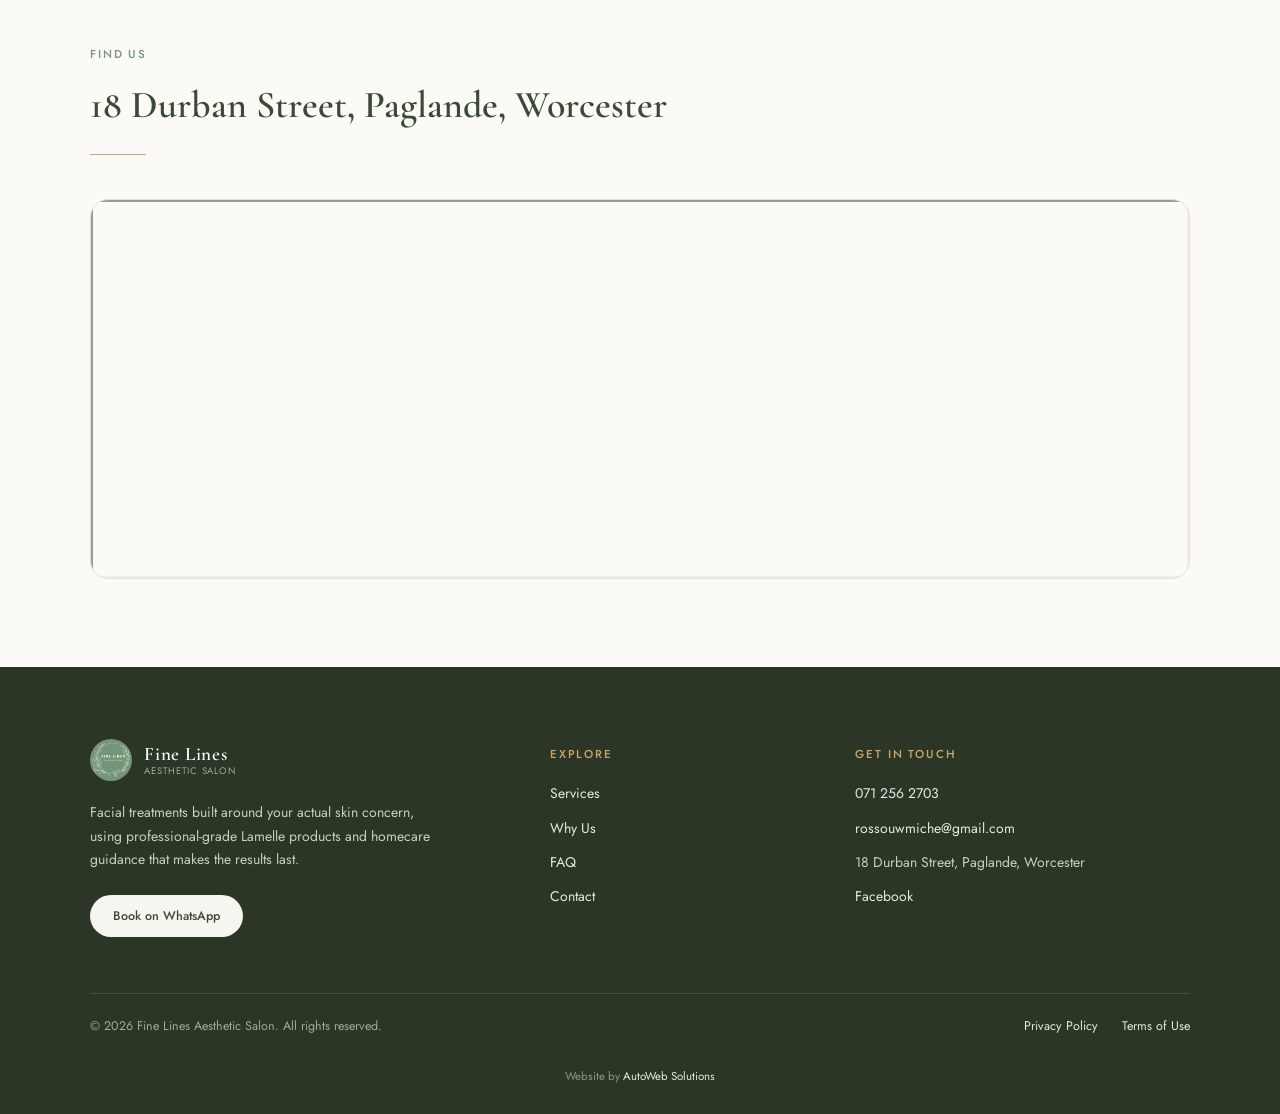
==== commit 56dbb2b9: "Add scroll reveal animations, logo scroll-to-top and SEO fixes - Soft scroll reveals: staggered fade" ====
--- a/index.html
+++ b/index.html
@@ -3,23 +3,25 @@
   <head>
     <meta charset="utf-8" />
     <meta name="viewport" content="width=device-width, initial-scale=1" />
-    <title>Fine Lines Aesthetic Salon | Skincare in Worcester</title>
+    <title>Fine Lines Aesthetic Salon | Skincare in Worcester, Western Cape</title>
     <meta
       name="description"
-      content="Facial treatments built around your actual skin concern. Microneedling, chemical peel, dermaplane and pedicure in Worcester, with professional-grade Lamelle products."
+      content="Skin treatments in Worcester, Western Cape: microneedling, chemical peels, dermaplaning and pedicures, tailored to your skin with professional-grade Lamelle products."
     />
     <meta property="og:type" content="website" />
+    <meta property="og:site_name" content="Fine Lines Aesthetic Salon" />
+    <meta property="og:locale" content="en_ZA" />
     <meta
       property="og:title"
-      content="Fine Lines Aesthetic Salon | Skincare in Worcester"
+      content="Fine Lines Aesthetic Salon | Skincare in Worcester, Western Cape"
     />
     <meta
       property="og:description"
-      content="Facial treatments built around your actual skin concern. Microneedling, chemical peel, dermaplane and pedicure in Worcester, with professional-grade Lamelle products."
+      content="Skin treatments in Worcester, Western Cape: microneedling, chemical peels, dermaplaning and pedicures, tailored to your skin with professional-grade Lamelle products."
     />
     <meta
       property="og:image"
-      content="https://dyllan-autowebsolutions.github.io/Fine-Lines-Landing-Page/images/og-image.jpg"
+      content="https://finelinesaesthetic.co.za/images/og-image.jpg"
     />
     <meta property="og:image:width" content="1200" />
     <meta property="og:image:height" content="630" />
@@ -29,21 +31,67 @@
     />
     <meta
       property="og:url"
-      content="https://dyllan-autowebsolutions.github.io/Fine-Lines-Landing-Page/"
+      content="https://finelinesaesthetic.co.za/"
     />
     <meta name="twitter:card" content="summary_large_image" />
     <meta
       name="twitter:title"
-      content="Fine Lines Aesthetic Salon | Skincare in Worcester"
+      content="Fine Lines Aesthetic Salon | Skincare in Worcester, Western Cape"
     />
     <meta
       name="twitter:description"
-      content="Facial treatments built around your actual skin concern. Microneedling, chemical peel, dermaplane and pedicure in Worcester, with professional-grade Lamelle products."
+      content="Skin treatments in Worcester, Western Cape: microneedling, chemical peels, dermaplaning and pedicures, tailored to your skin with professional-grade Lamelle products."
     />
     <meta
       name="twitter:image"
-      content="https://dyllan-autowebsolutions.github.io/Fine-Lines-Landing-Page/images/og-image.jpg"
-    />
+      content="https://finelinesaesthetic.co.za/images/og-image.jpg"
+    />
+    <link rel="canonical" href="https://finelinesaesthetic.co.za/" />
+    <script type="application/ld+json">
+      {
+        "@context": "https://schema.org",
+        "@type": "BeautySalon",
+        "@id": "https://finelinesaesthetic.co.za/#salon",
+        "name": "Fine Lines Aesthetic Salon",
+        "url": "https://finelinesaesthetic.co.za/",
+        "description": "Skin treatments in Worcester, Western Cape: microneedling, chemical peels, dermaplaning and pedicures, tailored to your skin with professional-grade Lamelle products.",
+        "image": "https://finelinesaesthetic.co.za/images/og-image.jpg",
+        "logo": "https://finelinesaesthetic.co.za/images/logo.jpg",
+        "telephone": "+27712562703",
+        "email": "rossouwmiche@gmail.com",
+        "address": {
+          "@type": "PostalAddress",
+          "streetAddress": "18 Durban Street, Paglande",
+          "addressLocality": "Worcester",
+          "addressRegion": "Western Cape",
+          "postalCode": "6849",
+          "addressCountry": "ZA"
+        },
+        "geo": {
+          "@type": "GeoCoordinates",
+          "latitude": -33.64389,
+          "longitude": 19.45117
+        },
+        "areaServed": [
+          { "@type": "City", "name": "Worcester" },
+          { "@type": "City", "name": "Rawsonville" },
+          { "@type": "City", "name": "De Doorns" }
+        ],
+        "founder": { "@type": "Person", "name": "Michelle Rossouw", "jobTitle": "Beauty Therapist" },
+        "sameAs": ["https://www.facebook.com/finelinesaestheticsalon"],
+        "hasOfferCatalog": {
+          "@type": "OfferCatalog",
+          "name": "Treatments",
+          "itemListElement": [
+            { "@type": "Offer", "itemOffered": { "@type": "Service", "name": "Microneedling" } },
+            { "@type": "Offer", "itemOffered": { "@type": "Service", "name": "Chemical Peel" } },
+            { "@type": "Offer", "itemOffered": { "@type": "Service", "name": "Dermaplaning" } },
+            { "@type": "Offer", "itemOffered": { "@type": "Service", "name": "Gel / Cutex Pedicure" } },
+            { "@type": "Offer", "itemOffered": { "@type": "Service", "name": "Facial Wax & Tint" } }
+          ]
+        }
+      }
+    </script>
     <link rel="icon" href="images/logo.jpg" />
     <link rel="preconnect" href="https://fonts.googleapis.com" />
     <link rel="preconnect" href="https://fonts.gstatic.com" crossorigin />
@@ -56,10 +104,10 @@
   <body>
     <div class="topbar">
       <div class="wrap">
-        <div class="brandmark">
-          <img src="images/logo.jpg" alt="Fine Lines Aesthetic Salon" />
+        <a class="brandmark" href="#">
+          <img src="images/logo.jpg" alt="Fine Lines Aesthetic Salon" width="320" height="320" />
           <div class="bt">Fine Lines<small>Aesthetic Salon</small></div>
-        </div>
+        </a>
         <nav class="navlinks">
           <a href="#services">Services</a>
           <a href="#why">Why Us</a>
@@ -108,6 +156,9 @@
           src="images/hero-2.jpg"
           srcset="images/hero-2-sm.jpg 1200w, images/hero-2.jpg 2400w"
           sizes="100vw"
+          width="2400"
+          height="1340"
+          fetchpriority="high"
           alt=""
         />
         <div class="hero-plaque">
@@ -193,11 +244,14 @@
             <div class="svc-media">
               <img
                 src="images/microneedling.jpg"
+                width="900"
+                height="1117"
+                loading="lazy"
                 alt="Microneedling treatment at Fine Lines Aesthetic Salon"
               />
             </div>
             <div class="svc-content">
-              <div class="svc-name">Microneedling</div>
+              <h3 class="svc-name">Microneedling</h3>
               <div class="svc-desc">
                 Microneedling is a treatment that use small needles to create
                 micro-channels in the skin, triggering your skin's natural
@@ -222,11 +276,14 @@
             <div class="svc-media">
               <img
                 src="images/chemical-peel.jpg"
+                width="900"
+                height="1117"
+                loading="lazy"
                 alt="Chemical peel treatment at Fine Lines Aesthetic Salon"
               />
             </div>
             <div class="svc-content">
-              <div class="svc-name">Chemical Peel</div>
+              <h3 class="svc-name">Chemical Peel</h3>
               <div class="svc-desc">
                 Gently exfoliates for a smoother, brighter, more even
                 complexion: pigmentation, texture and breakouts.
@@ -249,11 +306,14 @@
             <div class="svc-media">
               <img
                 src="images/dermaplane.jpg"
+                width="900"
+                height="1117"
+                loading="lazy"
                 alt="Dermaplaning treatment at Fine Lines Aesthetic Salon"
               />
             </div>
             <div class="svc-content">
-              <div class="svc-name">Dermaplaning</div>
+              <h3 class="svc-name">Dermaplaning</h3>
               <div class="svc-desc">
                 Dermaplane is a manual exfoliation procedure where a scalpel is
                 used to gently scrape away the top layer of dead skin cells and
@@ -277,11 +337,14 @@
             <div class="svc-media">
               <img
                 src="images/pedicure.jpg"
+                width="900"
+                height="1117"
+                loading="lazy"
                 alt="Gel/Cutex Pedicure treatment at Fine Lines Aesthetic Salon"
               />
             </div>
             <div class="svc-content">
-              <div class="svc-name">Gel/ Cutex Pedicure</div>
+              <h3 class="svc-name">Gel/ Cutex Pedicure</h3>
               <div class="svc-desc">
                 A Pedicure is a therapeutic treatment done for your feet that
                 shapes your toenails and treat your feet.
@@ -315,6 +378,9 @@
             src="images/lamelle-logo.webp"
             alt="Lamelle Research Laboratories"
             class="brand-logo"
+            width="200"
+            height="68"
+            loading="lazy"
           />
         </a>
       </div>
@@ -326,6 +392,9 @@
           <div class="about-mark">
             <img
               src="images/owner.jpg"
+              width="640"
+              height="640"
+              loading="lazy"
               alt="Michelle Rossouw, owner and skin therapist at Fine Lines Aesthetic Salon"
             />
           </div>
@@ -610,7 +679,7 @@
         <div class="foot-grid">
           <div class="foot-about">
             <div class="foot-brand">
-              <img src="images/logo.jpg" alt="Fine Lines Aesthetic Salon" />
+              <img src="images/logo.jpg" alt="Fine Lines Aesthetic Salon" width="320" height="320" loading="lazy" />
               <div class="ft">Fine Lines<small>Aesthetic Salon</small></div>
             </div>
             <p>
--- a/css/styles.css
+++ b/css/styles.css
@@ -11,6 +11,7 @@
   --hair:#E4DFD2;
   --white:#FFFFFF;
   --nav-height:67px;
+  --ease-soft:cubic-bezier(.22,.61,.36,1);
 }
 *{box-sizing:border-box;}
 html,body{margin:0;padding:0;background:var(--paper);}
@@ -21,7 +22,7 @@
   line-height:1.65;
   -webkit-font-smoothing:antialiased;
 }
-img{max-width:100%;display:block;}
+img{max-width:100%;height:auto;display:block;}
 a{color:var(--forest);text-decoration:none;}
 a:hover{color:var(--sage);}
 .wrap{max-width:1180px;margin:0 auto;padding:0 40px;}
@@ -37,6 +38,8 @@
 .section-head{margin-bottom:44px;}
 .section-head.center{text-align:center;margin-left:auto;margin-right:auto;}
 .section-head.center .section-desc{margin-left:auto;margin-right:auto;}
+h2.section-title::after{content:'';display:block;width:56px;height:1px;background:var(--gold);margin-top:18px;transform-origin:left center;}
+.section-head.center h2.section-title::after{margin-left:auto;margin-right:auto;transform-origin:center;}
 
 /* topbar */
 .topbar{position:sticky;top:0;z-index:20;background:rgba(251,250,246,0.94);backdrop-filter:blur(6px);border-bottom:1px solid var(--hair);}
@@ -112,7 +115,7 @@
 .svc-media{flex:0 0 320px;position:relative;aspect-ratio:4/3;}
 .svc-media img{width:100%;height:100%;object-fit:cover;display:block;}
 .svc-content{flex:1;display:flex;flex-direction:column;justify-content:center;gap:10px;padding:28px 40px;}
-.svc-name{font-family:'Cormorant Garamond',Georgia,serif;font-size:26px;color:var(--forest);font-weight:600;}
+.svc-name{font-family:'Cormorant Garamond',Georgia,serif;font-size:26px;color:var(--forest);font-weight:600;line-height:1.65;margin:0;}
 .svc-desc{font-size:14.5px;color:var(--muted);max-width:460px;line-height:1.6;}
 .svc-benefits{list-style:none;margin:0;padding:0;display:flex;flex-direction:column;gap:7px;}
 .svc-benefits li{display:flex;align-items:baseline;gap:9px;font-size:13.5px;color:var(--muted);line-height:1.5;}
@@ -230,6 +233,29 @@
   .legal-head{padding:48px 0 36px;}
   .legal-body{padding:40px 0 60px;}
 }
+
+/* scroll reveal (classes added by main.js) */
+.reveal{transition:opacity .9s var(--ease-soft) var(--rd,0ms),transform .9s var(--ease-soft) var(--rd,0ms);}
+.reveal-up{opacity:0;transform:translateY(24px);}
+.reveal-fade{opacity:0;}
+.reveal-img{opacity:0;transition:opacity 1.4s var(--ease-soft) var(--rd,0ms);}
+.reveal-img img{transform:scale(1.08);transition:transform 1.6s var(--ease-soft) var(--rd,0ms);}
+.reveal.is-in{opacity:1;transform:none;}
+.reveal-img.is-in img{transform:none;}
+h2.section-title.reveal::after{transform:scaleX(0);transition:transform 1s var(--ease-soft) calc(var(--rd,0ms) + 450ms);}
+h2.section-title.reveal.is-in::after{transform:none;}
+
+/* hero entrance on load */
+@media (prefers-reduced-motion:no-preference){
+  .hero-visual img{animation:fl-settle 1.8s var(--ease-soft) both;}
+  .hero-plaque{animation:fl-rise 1.1s var(--ease-soft) .3s both;}
+  .hp-rule{animation:fl-draw 1s var(--ease-soft) .9s both;}
+  .hero-copy h1{animation:fl-rise .9s var(--ease-soft) .5s both;}
+  .hero-copy p{animation:fl-rise .9s var(--ease-soft) .65s both;}
+}
+@keyframes fl-settle{from{transform:scale(1.06);}to{transform:none;}}
+@keyframes fl-rise{from{opacity:0;transform:translateY(20px);}to{opacity:1;transform:none;}}
+@keyframes fl-draw{from{transform:scaleX(0);}to{transform:none;}}
 
 /* booking modal */
 .book-modal{width:min(520px,calc(100% - 32px));max-height:calc(100% - 32px);padding:0;border:none;border-radius:20px;background:var(--paper);color:var(--ink);box-shadow:0 40px 80px -30px rgba(43,54,39,0.5);}
